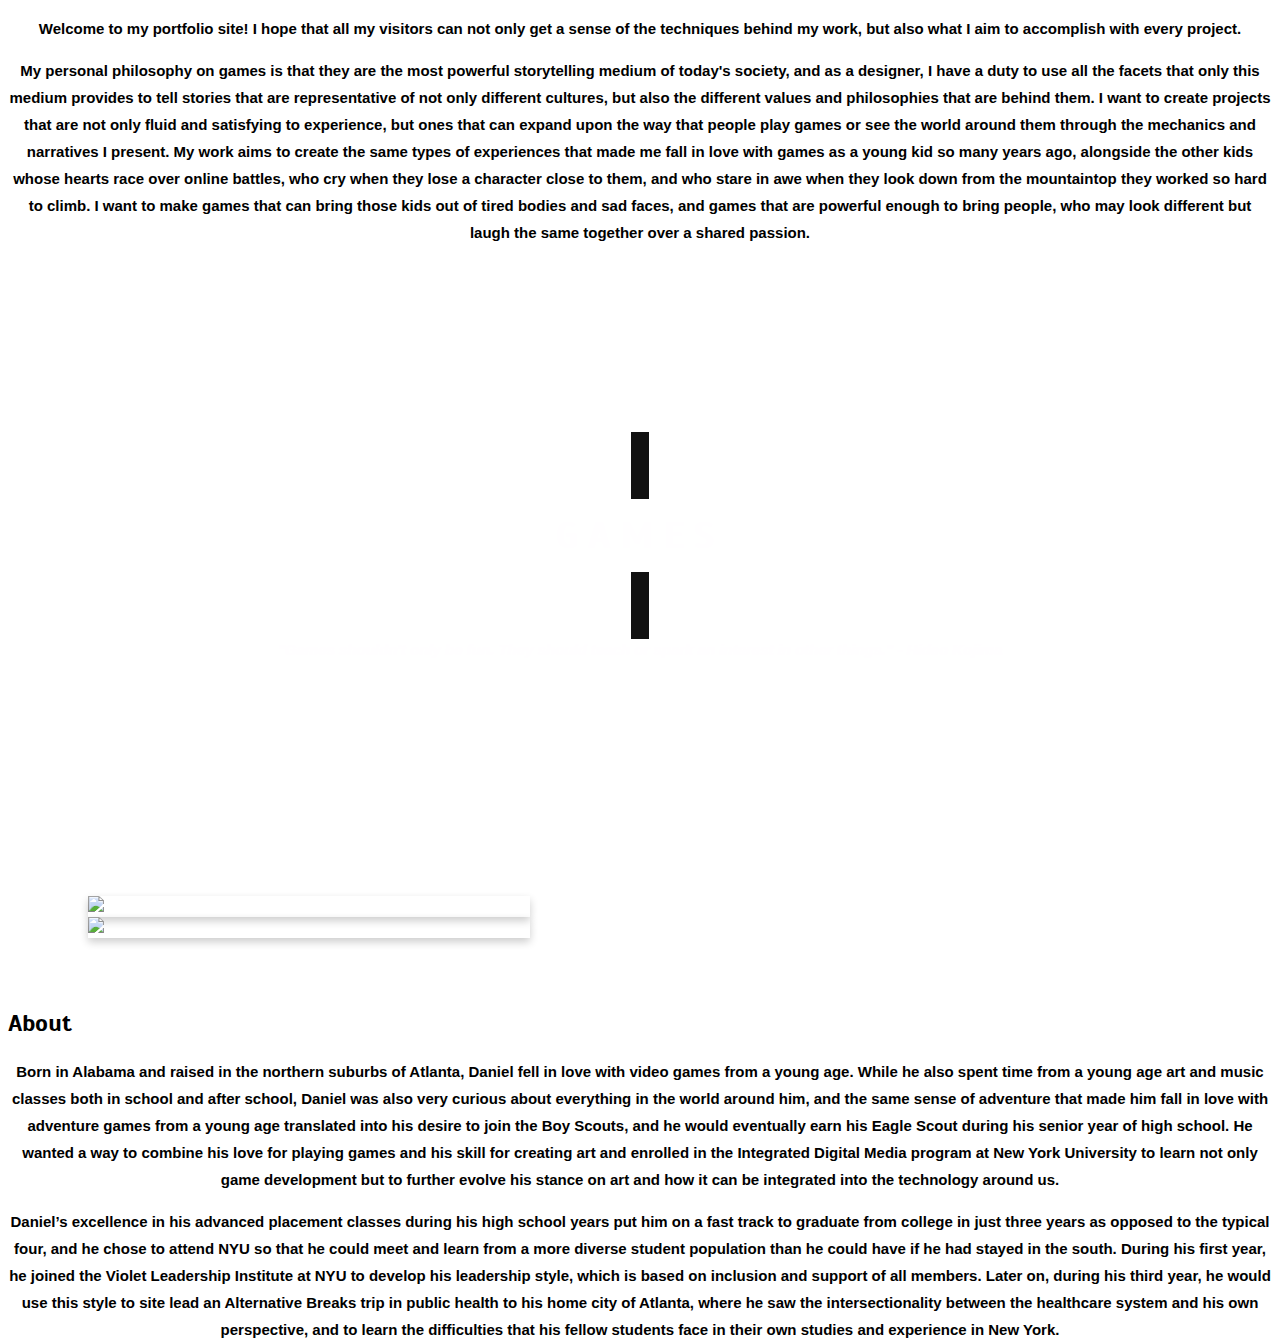
==== Midterm/danio/index.html @ 36c757d0 "midterm" ====
<!-- 
(•_•)
( •_•)>⌐■-■
(⌐■_■)
 -->

<!DOCTYPE html>
<html>
<head>
	<link rel="stylesheet" type="text/css" href="main.css">
	<link href="https://fonts.googleapis.com/css?family=Lateef|Playfair+Display+SC|Scada" rel="stylesheet">
	<meta name="description" content="The portfolio site of Daniel Jiang">
	<meta name="viewport" content="width=device-width, initial-scale=1.0">
	<meta charset="UTF-8">
	<meta name="author" content="Daniel Jiang">
	<title>Daniel Jiang</title>
</head>
<body>
	<p>Welcome to my portfolio site! I hope that all my visitors can not only get a sense of the techniques behind my work, but also what I aim to accomplish with every project.</p>
	<p>My personal philosophy on games is that they are the most powerful storytelling medium of today's society, and as a designer, I have a duty to use all the facets that only this medium provides to tell stories that are representative of not only different cultures, but also the different values and philosophies that are behind them. I want to create projects that are not only fluid and satisfying to experience, but ones that can expand upon the way that people play games or see the world around them through the mechanics and narratives I present. My work aims to create the same types of experiences that made me fall in love with games as a young kid so many years ago, alongside the other kids whose hearts race over online battles, who cry when they lose a character close to them, and who stare in awe when they look down from the mountaintop they worked so hard to climb. I want to make games that can bring those kids out of tired bodies and sad faces, and games that are powerful enough to bring people, who may look different but laugh the same together over a shared passion.</p>
	
	<!-- <div id="header">
		<ul>
			<li><a href="#games">Games</a></li>
			<li><a href="#design">Design</a></li>
			<li><a href="#artwriting">Art and Writing Samples</a></li>
			<li style="float: right;"><a href="#about">About</a></li>
		</ul>
	</div> -->

	<div class="parallax1">
  		<div class="caption">
    		<span class="border"><h2 id="games">GAMES</h2></span>
    		<p><i>"Games shouldn't only be fun. They should teach or spark an interest in other things." - Hideo Kojima</i></p>
  		</div>
	</div>
	
	<div style="color: #ff9933;background-color:white;text-align:center;padding:50px 80px;text-align: justify;" style="float:left">
		<div class="container">
			<img src="https://www.fillmurray.com/300/400" class="image">
			<div class="overlay">
				<div class="text">Space Cadet</div>
			</div>
		</div>
		<div class="container">
			<img src="https://www.fillmurray.com/300/400" class="image">
			<div class="overlay">
				<div class="text">Noct</div>
			</div>
		</div>
	</div>

	<!-- <div class="parallax2">
	  <div class="caption">
	    <span class="border"><h2 id="design">DESIGN</h2></span>
	    <p><i>"Good design is good business." - Ian Schrager</i></p>
	  </div>
	</div>
	
	<div class="parallax3">
	  <div class="caption">
	    <span class="border"><h2 id="artwriting">ART AND WRITING SAMPLES</h2></span>
	    <p><i>"I just love pretty things, whether it is art, a song or a pair of shoes." - Rita Ora</i></p>
	  </div>
	</div> -->

	<h2 id="about" style="text-align: unset;">About</h2>
	<p>Born in Alabama and raised in the northern suburbs of Atlanta, Daniel fell in love with video games from a young age. While he also spent time from a young age art and music classes both in school and after school, Daniel was also very curious about everything in the world around him, and the same sense of adventure that made him fall in love with adventure games from a young age translated into his desire to join the Boy Scouts, and he would eventually earn his Eagle Scout during his senior year of high school. He wanted a way to combine his love for playing games and his skill for creating art and enrolled in the Integrated Digital Media program at New York University to learn not only game development but to further evolve his stance on art and how it can be integrated into the technology around us.</p>
	<p>	Daniel’s excellence in his advanced placement classes during his high school years put him on a fast track to graduate from college in just three years as opposed to the typical four, and he chose to attend NYU so that he could meet and learn from a more diverse student population than he could have if he had stayed in the south. During his first year, he joined the Violet Leadership Institute at NYU to develop his leadership style, which is based on inclusion and support of all members. Later on, during his third year, he would use this style to site lead an Alternative Breaks trip in public health to his home city of Atlanta, where he saw the intersectionality between the healthcare system and his own perspective, and to learn the difficulties that his fellow students face in their own studies and experience in New York.</p>
	



</body>
</html>
---- Midterm/danio/main.css ----
h1{
	font-family: 'Playfair Display SC', serif;
}

body{
	font-family: 'Scada', sans-serif;
}

p{
	font: 600 15px/1.8 "Lato", sans-serif;
	text-align: center;
}

.container{
	position: relative;
	width: 40%;
	/*padding:5%;*/
	box-shadow: 0 4px 8px 0 rgba(0,0,0,0.2);
	transition: 0.3s;
	/*display: inline-block;*/
}

.image{
	/*display: inline-block;*/
	width: 100%;
	height: auto;
	/*float: left;*/
}

.overlay{
	position: absolute;
	top: 0;
	bottom: 0;
	left: 0;
  	right: 0;
	height: 100%;
	width: 100%;
	opacity: 0;
	transition: .5s ease;
	background-color: #6d6d6d;
}

.container:hover .overlay {
	opacity: .8;
	box-shadow: 0 8px 16px 0 rgba(0,0,0,0.2);
}

.text {
	font-family: 'Scada', sans-serif;
	color: white;
	font-size: 20px;
	position: absolute;
	top: 50%;
	left: 50%;
	transform: translate(-50%, -50%);
	-ms-transform: translate(-50%, -50%);
	text-align: center;
	opacity: 1;
}

/*img {
    position: absolute;
    left: 0px;
    top: 0px;
    z-index: -1;
}*/

/*body, html {
  height: 100%;
  margin: 0;
  font: 400 15px/1.8 "Lato", sans-serif;
  color: #6d6d6d;
}

.bgimg-1, .bgimg-2, .bgimg-3 {
  position: relative;
  opacity: 0.65;
  background-attachment: fixed;
  background-position: center;
  background-repeat: no-repeat;
  background-size: cover;

}
.bgimg-1 {
  background-image: url("img_parallax.jpg");
  min-height: 400PX;
}

.bgimg-2 {
  background-image: url("img_parallax2.jpg");
  min-height: 400px;
}

.bgimg-3 {
  background-image: url("img_parallax3.jpg");
  min-height: 400px;
}

.caption {
  position: absolute;
  left: 0;
  top: 50%;
  width: 100%;
  text-align: center;
  color: #6d6d6d;
}

.caption span.border {
  background-color: #111;
  color: #6d6d6d;
  padding: 18px;
  font-size: 25px;
  letter-spacing: 10px;
}

h3 {
  letter-spacing: 5px;
  text-transform: uppercase;
  font: 20px "Lato", sans-serif;
  color: #111;
}

@media only screen and (max-device-width: 1024px) {
    .bgimg-1, .bgimg-2, .bgimg-3 {
        background-attachment: scroll;
    }
}*/

body, html{
	height: 100%;
}

.parallax1{
	background-image: url(img_parallax.jpeg);
	height:65%;
	background-attachment: fixed;
    background-position: center;
    background-repeat: no-repeat;
    background-size: cover;
}

.parallax2{
	background-image: url(img_parallax2.jpg);
	height:100%;
	background-attachment: fixed;
    background-position: center;
    background-repeat: no-repeat;
    background-size: cover;
}

.parallax3{
	background-image: url(img_parallax3.jpg);
	height:100%;
	background-attachment: fixed;
    background-position: center;
    background-repeat: no-repeat;
    background-size: cover;
}

.caption {
  position: absolute;
  left: 0;
  top: 50%;
  width: 100%;
  text-align: center;
  color: #fffeff;
}

.caption span.border {
  background-color: #111;
  color: #fffeff;
  padding: 18px;
  font-size: 25px;
  letter-spacing: 10px;
}

h3 {
  letter-spacing: 5px;
  text-transform: uppercase;
  font: 20px "Lato", sans-serif;
  color: #111;
}

@media only screen and (max-device-width: 1024px) {
    .bgimg-1, .bgimg-2, .bgimg-3 {
        background-attachment: scroll;
    }
}

ul{
	list-style-type: none;
	margin: 0;
	padding: 0;
	overflow: hidden;
	background-color: #6d6d6d;
	position: -webkit-sticky;
	position: sticky;
	top: 0;
	z-index: 9999;
}

li{
	float: left;
}

li a{
	display: block;
	color: white;
	text-align: center;
	padding: 10px 10px;
	text-decoration: none;
}

li a:hover{
	background-color: #ffffff;
	text-decoration: underline;
	color: #6d6d6d; 
}
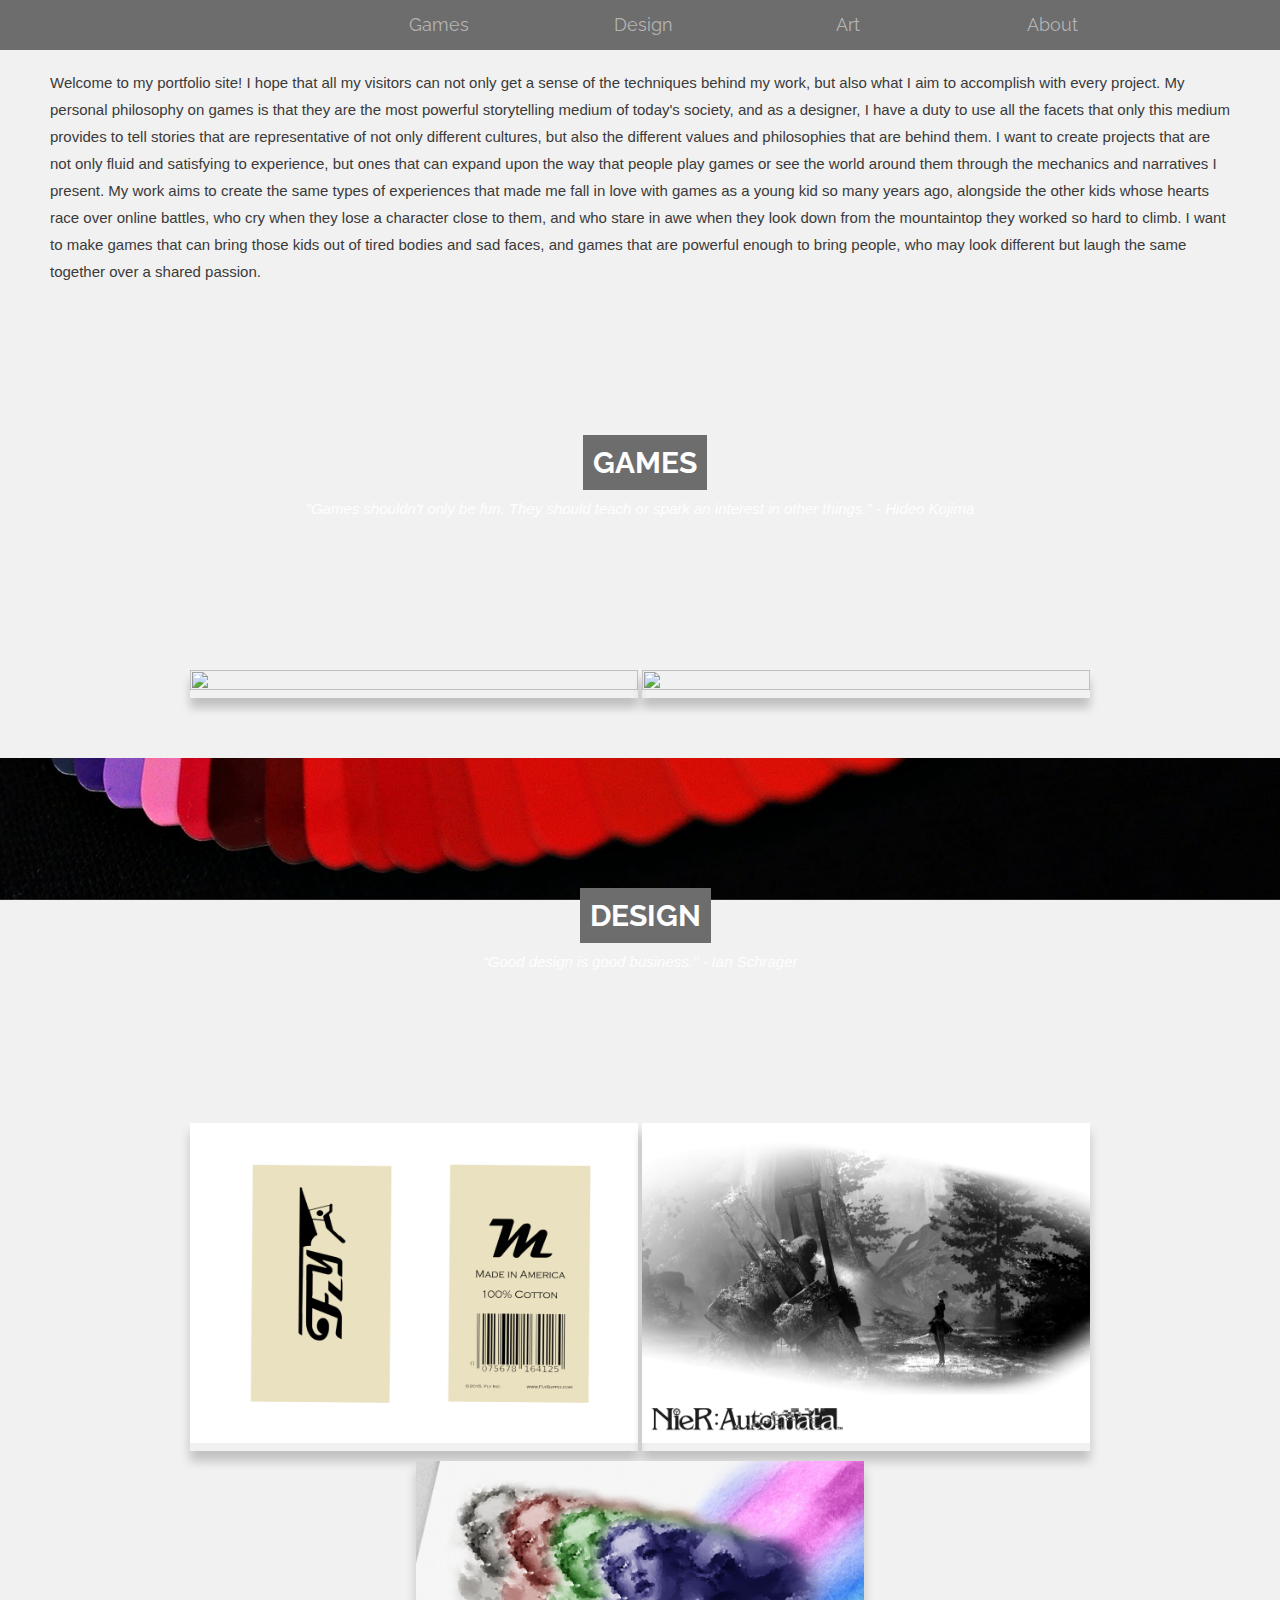
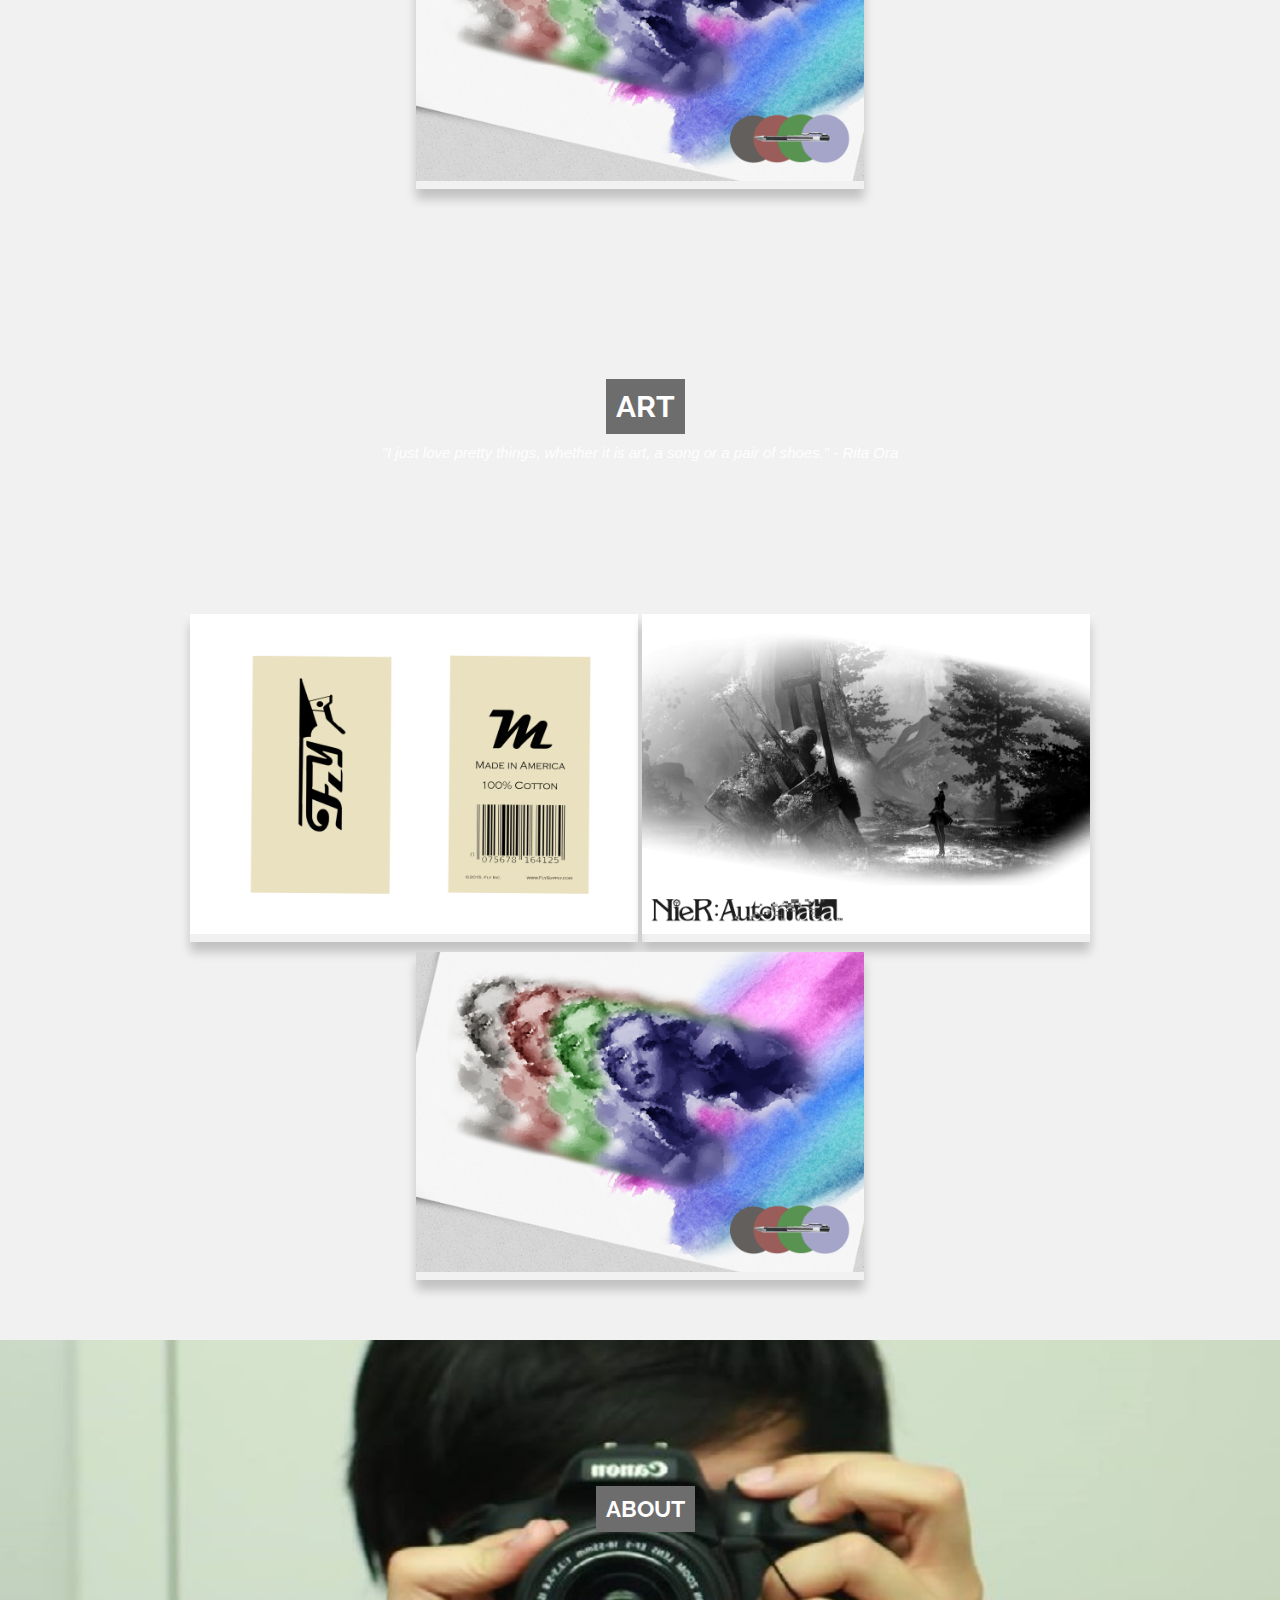
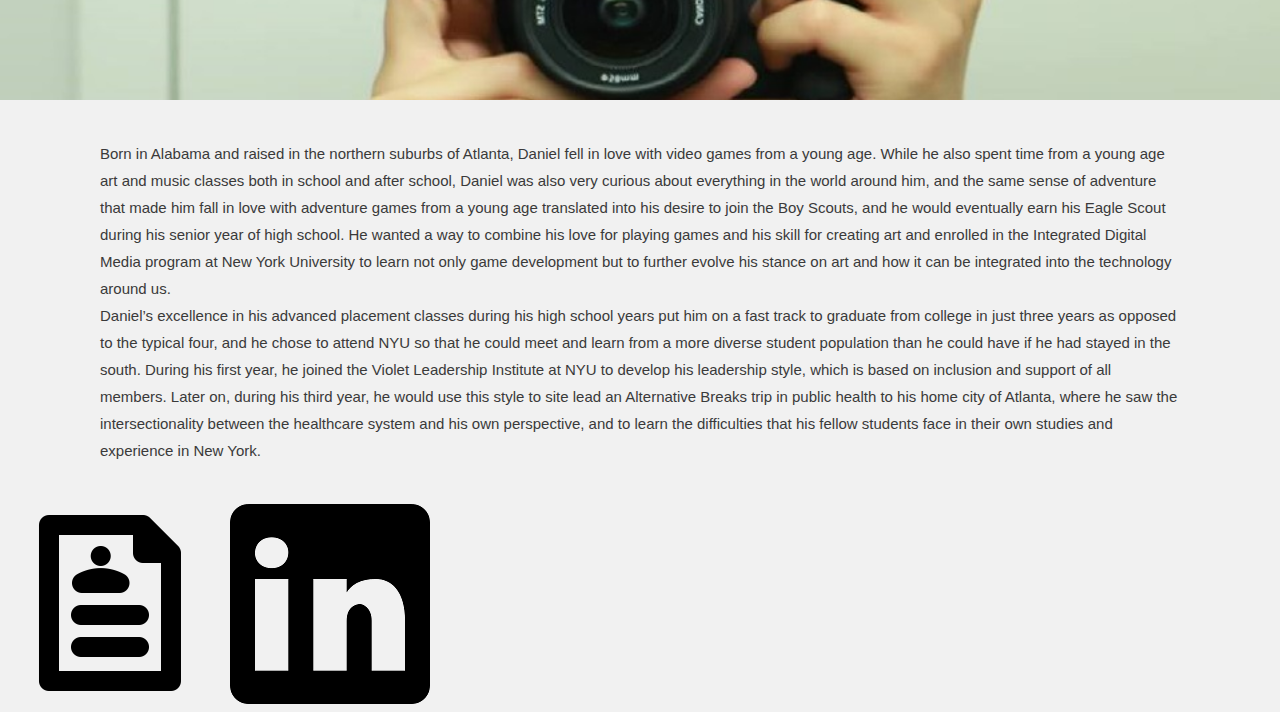
==== commit 77a3b035: "website midterm" ====
--- a/Midterm/danio/index.html
+++ b/Midterm/danio/index.html
@@ -8,7 +8,7 @@
 <html>
 <head>
 	<link rel="stylesheet" type="text/css" href="main.css">
-	<link href="https://fonts.googleapis.com/css?family=Lateef|Playfair+Display+SC|Scada" rel="stylesheet">
+	<link href="https://fonts.googleapis.com/css?family=Raleway" rel="stylesheet">
 	<meta name="description" content="The portfolio site of Daniel Jiang">
 	<meta name="viewport" content="width=device-width, initial-scale=1.0">
 	<meta charset="UTF-8">
@@ -16,26 +16,28 @@
 	<title>Daniel Jiang</title>
 </head>
 <body>
-	<p>Welcome to my portfolio site! I hope that all my visitors can not only get a sense of the techniques behind my work, but also what I aim to accomplish with every project.</p>
-	<p>My personal philosophy on games is that they are the most powerful storytelling medium of today's society, and as a designer, I have a duty to use all the facets that only this medium provides to tell stories that are representative of not only different cultures, but also the different values and philosophies that are behind them. I want to create projects that are not only fluid and satisfying to experience, but ones that can expand upon the way that people play games or see the world around them through the mechanics and narratives I present. My work aims to create the same types of experiences that made me fall in love with games as a young kid so many years ago, alongside the other kids whose hearts race over online battles, who cry when they lose a character close to them, and who stare in awe when they look down from the mountaintop they worked so hard to climb. I want to make games that can bring those kids out of tired bodies and sad faces, and games that are powerful enough to bring people, who may look different but laugh the same together over a shared passion.</p>
-	
-	<!-- <div id="header">
-		<ul>
-			<li><a href="#games">Games</a></li>
-			<li><a href="#design">Design</a></li>
-			<li><a href="#artwriting">Art and Writing Samples</a></li>
-			<li style="float: right;"><a href="#about">About</a></li>
-		</ul>
-	</div> -->
+	<header>
+		<nav>
+			<ul>
+				<li><a href="#games">Games</a></li>
+				<li><a href="#design">Design</a></li>
+				<li><a href="#art">Art</a></li>
+				<li><a href="#about">About</a></li>
+			</ul>
+		</nav>
+	</header>
+	<br>
+	<br>
+	<div>
+		<p style="padding-bottom: 20px; padding-top: 15px">Welcome to my portfolio site! I hope that all my visitors can not only get a sense of the techniques behind my work, but also what I aim to accomplish with every project. My personal philosophy on games is that they are the most powerful storytelling medium of today's society, and as a designer, I have a duty to use all the facets that only this medium provides to tell stories that are representative of not only different cultures, but also the different values and philosophies that are behind them. I want to create projects that are not only fluid and satisfying to experience, but ones that can expand upon the way that people play games or see the world around them through the mechanics and narratives I present. My work aims to create the same types of experiences that made me fall in love with games as a young kid so many years ago, alongside the other kids whose hearts race over online battles, who cry when they lose a character close to them, and who stare in awe when they look down from the mountaintop they worked so hard to climb. I want to make games that can bring those kids out of tired bodies and sad faces, and games that are powerful enough to bring people, who may look different but laugh the same together over a shared passion.</p>
+	</div>
 
-	<div class="parallax1">
-  		<div class="caption">
-    		<span class="border"><h2 id="games">GAMES</h2></span>
-    		<p><i>"Games shouldn't only be fun. They should teach or spark an interest in other things." - Hideo Kojima</i></p>
-  		</div>
+	<div class="parallax1" id="games">
+		<div class="caption"><h1><span style="padding:10px;"> GAMES </span></h1></div>
+		<div class="quote"><p><i>"Games shouldn't only be fun. They should teach or spark an interest in other things." - Hideo Kojima</i></p></div>
 	</div>
 	
-	<div style="color: #ff9933;background-color:white;text-align:center;padding:50px 80px;text-align: justify;" style="float:left">
+	<div style="text-align:center;padding:50px 80px;" style="float:left">
 		<div class="container">
 			<img src="https://www.fillmurray.com/300/400" class="image">
 			<div class="overlay">
@@ -50,26 +52,70 @@
 		</div>
 	</div>
 
-	<!-- <div class="parallax2">
-	  <div class="caption">
-	    <span class="border"><h2 id="design">DESIGN</h2></span>
-	    <p><i>"Good design is good business." - Ian Schrager</i></p>
-	  </div>
+	<div class="parallax2" id="design">
+		<div class="caption"><h1><span style="padding:10px;"> DESIGN </span></h1></div>
+		<div class="quote"><p><i>"Good design is good business." - Ian Schrager</i></p></div>
 	</div>
 	
-	<div class="parallax3">
-	  <div class="caption">
-	    <span class="border"><h2 id="artwriting">ART AND WRITING SAMPLES</h2></span>
-	    <p><i>"I just love pretty things, whether it is art, a song or a pair of shoes." - Rita Ora</i></p>
-	  </div>
-	</div> -->
+	<div style="text-align:center;padding:50px 80px;text-align: center;" style="float:left">
+		<div class="container">
+			<img src="danieljiang-logoorbrand.png" class="image">
+			<div class="overlay">
+				<div class="text">Fly Branding</div>
+			</div>
+		</div>
+		<div class="container">
+			<img src="danieljiang-poster.png" class="image">
+			<div class="overlay">
+				<div class="text">Designathon Poster</div>
+			</div>
+		</div>
+		<div class="container">
+			<img src="danieljiang-posterorad.png" class="image">
+			<div class="overlay">
+				<div class="text">Designathon Ad</div>
+			</div>
+		</div>
+	</div>
 
-	<h2 id="about" style="text-align: unset;">About</h2>
-	<p>Born in Alabama and raised in the northern suburbs of Atlanta, Daniel fell in love with video games from a young age. While he also spent time from a young age art and music classes both in school and after school, Daniel was also very curious about everything in the world around him, and the same sense of adventure that made him fall in love with adventure games from a young age translated into his desire to join the Boy Scouts, and he would eventually earn his Eagle Scout during his senior year of high school. He wanted a way to combine his love for playing games and his skill for creating art and enrolled in the Integrated Digital Media program at New York University to learn not only game development but to further evolve his stance on art and how it can be integrated into the technology around us.</p>
-	<p>	Daniel’s excellence in his advanced placement classes during his high school years put him on a fast track to graduate from college in just three years as opposed to the typical four, and he chose to attend NYU so that he could meet and learn from a more diverse student population than he could have if he had stayed in the south. During his first year, he joined the Violet Leadership Institute at NYU to develop his leadership style, which is based on inclusion and support of all members. Later on, during his third year, he would use this style to site lead an Alternative Breaks trip in public health to his home city of Atlanta, where he saw the intersectionality between the healthcare system and his own perspective, and to learn the difficulties that his fellow students face in their own studies and experience in New York.</p>
-	
+	<div class="parallax3" id="art">
+		<div class="caption"><h1><span style="padding:10px;"> ART </span></h1></div>
+		<div class="quote"><p><i>"I just love pretty things, whether it is art, a song or a pair of shoes." - Rita Ora</i></p></div>
+	</div>
+
+	<div style="text-align:center;padding:50px 80px;text-align: center;" style="float:left">
+		<div class="container">
+			<img src="danieljiang-logoorbrand.png" class="image">
+			<div class="overlay">
+				<div class="text">Fly Branding</div>
+			</div>
+		</div>
+		<div class="container">
+			<img src="danieljiang-poster.png" class="image">
+			<div class="overlay">
+				<div class="text">Designathon Poster</div>
+			</div>
+		</div>
+		<div class="container">
+			<img src="danieljiang-posterorad.png" class="image">
+			<div class="overlay">
+				<div class="text">Designathon Ad</div>
+			</div>
+		</div>
+	</div>
+
+	<div class="parallax4" id="about">
+		<div class="caption"><h2><span style="padding:10px;"> ABOUT </span></h2></div>
+	</div>
+
+	<div>
+		<p style="padding-left: 100px; padding-right: 100px; padding-top: 40px; padding-bottom: 40px;">Born in Alabama and raised in the northern suburbs of Atlanta, Daniel fell in love with video games from a young age. While he also spent time from a young age art and music classes both in school and after school, Daniel was also very curious about everything in the world around him, and the same sense of adventure that made him fall in love with adventure games from a young age translated into his desire to join the Boy Scouts, and he would eventually earn his Eagle Scout during his senior year of high school. He wanted a way to combine his love for playing games and his skill for creating art and enrolled in the Integrated Digital Media program at New York University to learn not only game development but to further evolve his stance on art and how it can be integrated into the technology around us.
+		<br>
+		Daniel’s excellence in his advanced placement classes during his high school years put him on a fast track to graduate from college in just three years as opposed to the typical four, and he chose to attend NYU so that he could meet and learn from a more diverse student population than he could have if he had stayed in the south. During his first year, he joined the Violet Leadership Institute at NYU to develop his leadership style, which is based on inclusion and support of all members. Later on, during his third year, he would use this style to site lead an Alternative Breaks trip in public health to his home city of Atlanta, where he saw the intersectionality between the healthcare system and his own perspective, and to learn the difficulties that his fellow students face in their own studies and experience in New York.</p>
+	</div>
 
 
-
+	<a href="Daniel_Jiang_Resume_Feb2018.pdf"><img src="resume.png" style="position: relative; padding: 0px 10px 0px 10px; float: left; display: inline;"></a>
+	<a href="https://www.linkedin.com/in/daniel-jiang-a4165b12a/" style="position: relative; padding: 0px 10px 0px 10px; display: inline;"><img src="linkedin.png"></a>
 </body>
-</html>
+</html>--- a/Midterm/danio/main.css
+++ b/Midterm/danio/main.css
@@ -1,55 +1,66 @@
-h1{
-	font-family: 'Playfair Display SC', serif;
+h1,h2{
+	font-family: 'Raleway', sans-serif;
+  margin: 0 auto;
+}
+p{
+	/*font: 600 15px/1.8 "Lato", sans-serif;*/
+	margin: 0 auto;
+  padding-left: 50px;
+  padding-right: 50px;
+}
+body, html{
+	/*font-family: 'Scada', sans-serif;*/
+  margin: 0 auto;
+  height: 100%;
+  margin: 0 auto;
+  font: 400 15px/1.8 "Lato", sans-serif;
+  color: #3a3a3a;
+  background-color: #f1f1f1;
+}
+span{
+  background-color: #6d6d6d
 }
 
-body{
-	font-family: 'Scada', sans-serif;
-}
 
-p{
-	font: 600 15px/1.8 "Lato", sans-serif;
-	text-align: center;
-}
 
+/*work entries*/
 .container{
+  display: inline-block;
 	position: relative;
 	width: 40%;
-	/*padding:5%;*/
-	box-shadow: 0 4px 8px 0 rgba(0,0,0,0.2);
+  padding: 0px;
+	box-shadow: 0 10px 10px 0 rgba(0,0,0,0.2);
 	transition: 0.3s;
-	/*display: inline-block;*/
+  margin-left: auto;
+  margin-right: auto;
+  margin-bottom: 10px;
 }
-
 .image{
-	/*display: inline-block;*/
 	width: 100%;
-	height: auto;
-	/*float: left;*/
+	height: 100%;
+  padding: 0px;
 }
-
 .overlay{
 	position: absolute;
 	top: 0;
 	bottom: 0;
 	left: 0;
-  	right: 0;
+  right: 0;
 	height: 100%;
 	width: 100%;
 	opacity: 0;
+  padding: 0px;
 	transition: .5s ease;
 	background-color: #6d6d6d;
 }
-
 .container:hover .overlay {
-	opacity: .8;
+	opacity: .85;
 	box-shadow: 0 8px 16px 0 rgba(0,0,0,0.2);
 }
-
 .text {
-	font-family: 'Scada', sans-serif;
 	color: white;
-	font-size: 20px;
-	position: absolute;
+	font-size: 30px;
+	position: relative;
 	top: 50%;
 	left: 50%;
 	transform: translate(-50%, -50%);
@@ -58,161 +69,107 @@
 	opacity: 1;
 }
 
-/*img {
-    position: absolute;
-    left: 0px;
-    top: 0px;
-    z-index: -1;
-}*/
 
-/*body, html {
-  height: 100%;
-  margin: 0;
-  font: 400 15px/1.8 "Lato", sans-serif;
-  color: #6d6d6d;
-}
 
-.bgimg-1, .bgimg-2, .bgimg-3 {
-  position: relative;
-  opacity: 0.65;
+/*parallax scrolling*/
+.parallax1, .parallax2, .parallax3{
+  margin: 0 auto;
   background-attachment: fixed;
   background-position: center;
   background-repeat: no-repeat;
   background-size: cover;
-
 }
-.bgimg-1 {
-  background-image: url("img_parallax.jpg");
-  min-height: 400PX;
+.parallax1{
+  height:35%;
+	background-image: url(img_parallax.jpeg);
 }
-
-.bgimg-2 {
-  background-image: url("img_parallax2.jpg");
-  min-height: 400px;
+.parallax2{
+  height:35%;
+	background-image: url(img_parallax2.jpg);
 }
-
-.bgimg-3 {
-  background-image: url("img_parallax3.jpg");
-  min-height: 400px;
+.parallax3{
+  height:35%;
+	background-image: url(img_parallax3.jpg);
 }
-
+.parallax4{
+  height: 40%;
+  background-repeat: no-repeat;
+  background-size: 100%;
+  background-image: url(img_parallax4.jpg);
+}
 .caption {
-  position: absolute;
+  position: relative;
+  /*font-family: 40px 'Playfair Display SC', serif;*/
   left: 0;
-  top: 50%;
-  width: 100%;
-  text-align: center;
-  color: #6d6d6d;
-}
-
-.caption span.border {
-  background-color: #111;
-  color: #6d6d6d;
-  padding: 18px;
-  font-size: 25px;
-  letter-spacing: 10px;
-}
-
-h3 {
-  letter-spacing: 5px;
-  text-transform: uppercase;
-  font: 20px "Lato", sans-serif;
-  color: #111;
-}
-
-@media only screen and (max-device-width: 1024px) {
-    .bgimg-1, .bgimg-2, .bgimg-3 {
-        background-attachment: scroll;
-    }
-}*/
-
-body, html{
-	height: 100%;
-}
-
-.parallax1{
-	background-image: url(img_parallax.jpeg);
-	height:65%;
-	background-attachment: fixed;
-    background-position: center;
-    background-repeat: no-repeat;
-    background-size: cover;
-}
-
-.parallax2{
-	background-image: url(img_parallax2.jpg);
-	height:100%;
-	background-attachment: fixed;
-    background-position: center;
-    background-repeat: no-repeat;
-    background-size: cover;
-}
-
-.parallax3{
-	background-image: url(img_parallax3.jpg);
-	height:100%;
-	background-attachment: fixed;
-    background-position: center;
-    background-repeat: no-repeat;
-    background-size: cover;
-}
-
-.caption {
-  position: absolute;
-  left: 0;
-  top: 50%;
+  top: 40%;
   width: 100%;
   text-align: center;
   color: #fffeff;
+  padding:5px;
+  /*letter-spacing: 10px;*/
 }
+.quote{
+  position: relative;
+  left: 0;
+  top: 40%;
+  width: 100%;
+  text-align: center;
+  color: #fffeff;
 
-.caption span.border {
-  background-color: #111;
+}
+/*.caption span.border {
+  background-color: #6d6d6d;
   color: #fffeff;
   padding: 18px;
   font-size: 25px;
   letter-spacing: 10px;
-}
-
-h3 {
-  letter-spacing: 5px;
-  text-transform: uppercase;
-  font: 20px "Lato", sans-serif;
-  color: #111;
-}
-
+}*/
 @media only screen and (max-device-width: 1024px) {
     .bgimg-1, .bgimg-2, .bgimg-3 {
         background-attachment: scroll;
     }
 }
 
-ul{
-	list-style-type: none;
-	margin: 0;
-	padding: 0;
-	overflow: hidden;
-	background-color: #6d6d6d;
-	position: -webkit-sticky;
-	position: sticky;
-	top: 0;
-	z-index: 9999;
+
+
+/*navigation bar*/
+header {
+  width: 80%;
+  padding: 0 10%;
+  height: 50px;
+  position: fixed;
+  margin-bottom: 10px;
+  margin-top: 0px;
+  z-index: 10;
+  background-color: #6d6d6d;
 }
-
-li{
-	float: left;
+nav {
+  float: right;
+  display: inline-block;
 }
-
-li a{
-	display: block;
-	color: white;
-	text-align: center;
-	padding: 10px 10px;
-	text-decoration: none;
+nav ul {
+  list-style-type: none;
+  text-align-center;
+  padding: 0;
+  margin: 0;
+  background-color: #6d6d6d;
 }
-
-li a:hover{
-	background-color: #ffffff;
-	text-decoration: underline;
-	color: #6d6d6d; 
+nav li {
+  font-family: 'Raleway', sans-serif;
+  font-size: 18px;
+  height: 50px;
+  line-height: 50px;
+  width: 200px;
+  display: inline-block;
+}
+nav a {
+  text-decoration: none;
+  color: #b4b4b4;
+  display: block;
+  text-align: center;
+  transition: all .65s;
+}
+nav a:hover {
+  background-color: #6d6d6d;
+  color: #fff;
 }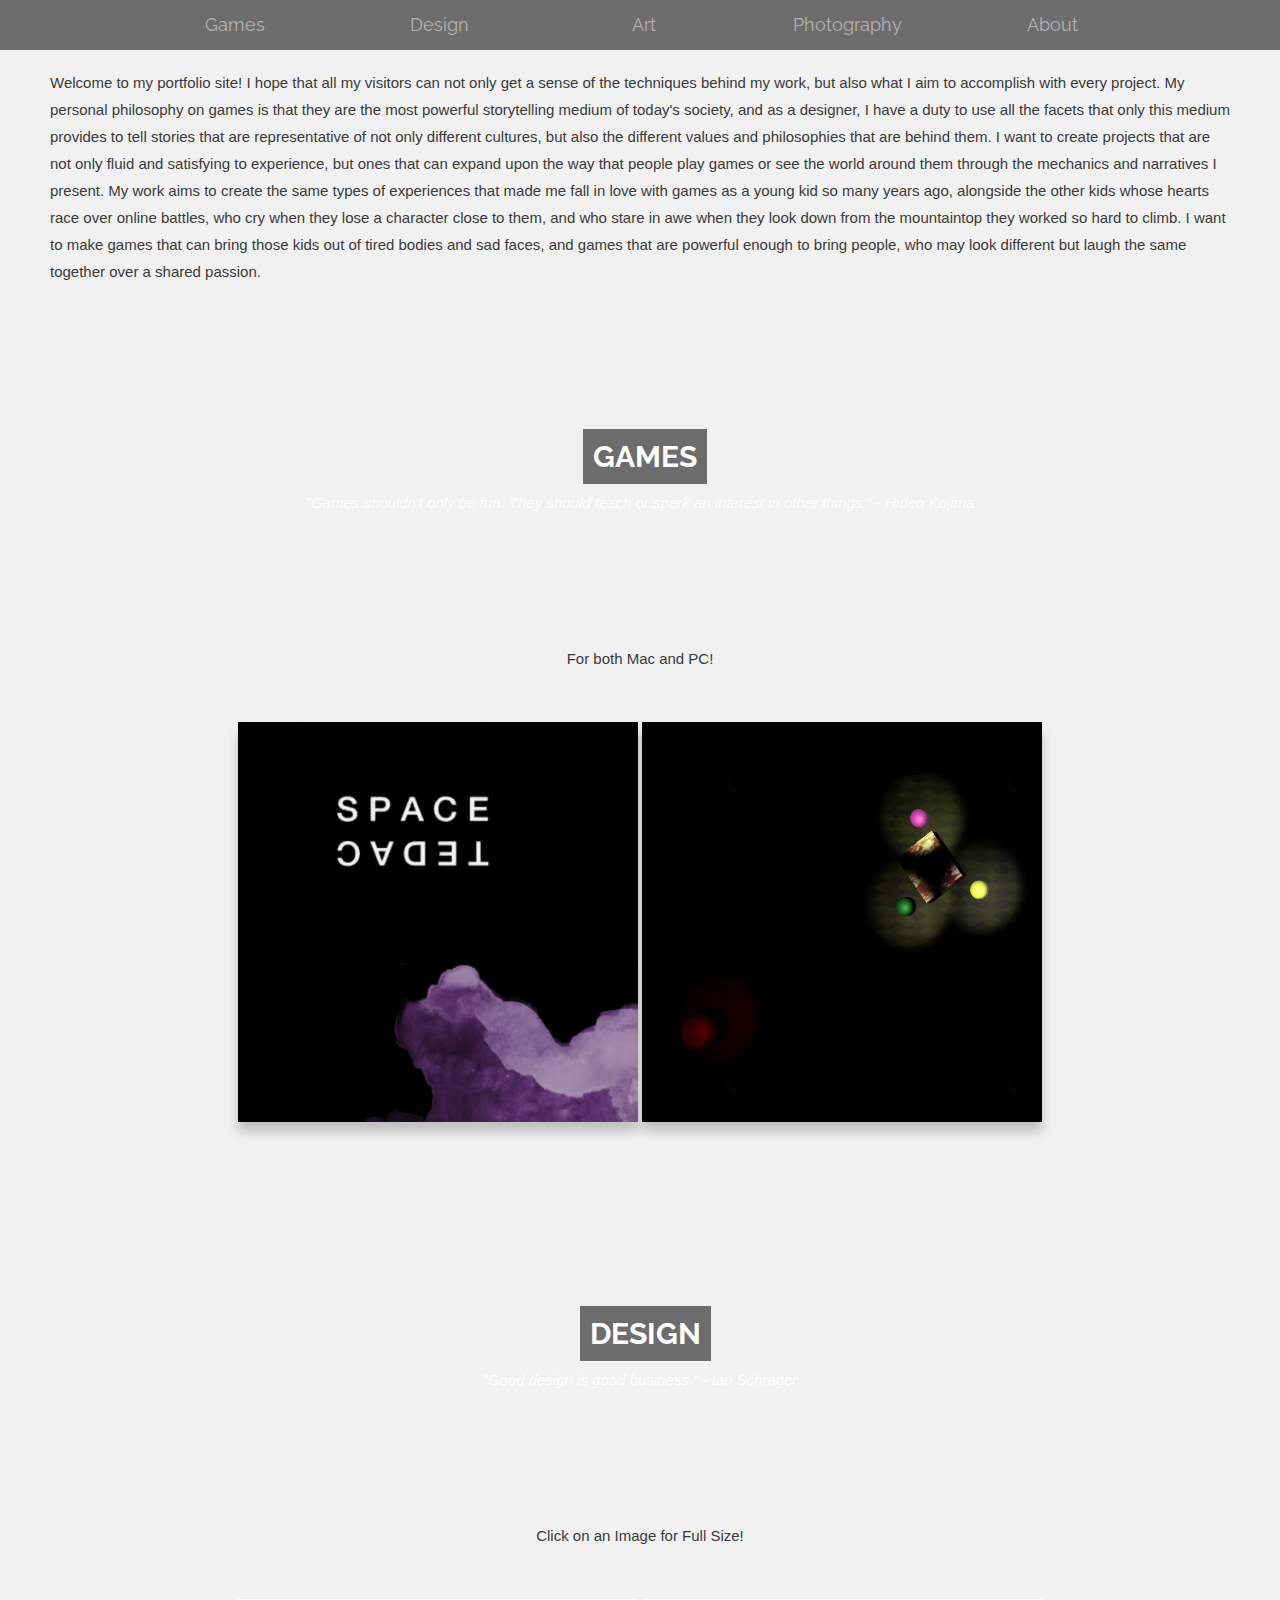
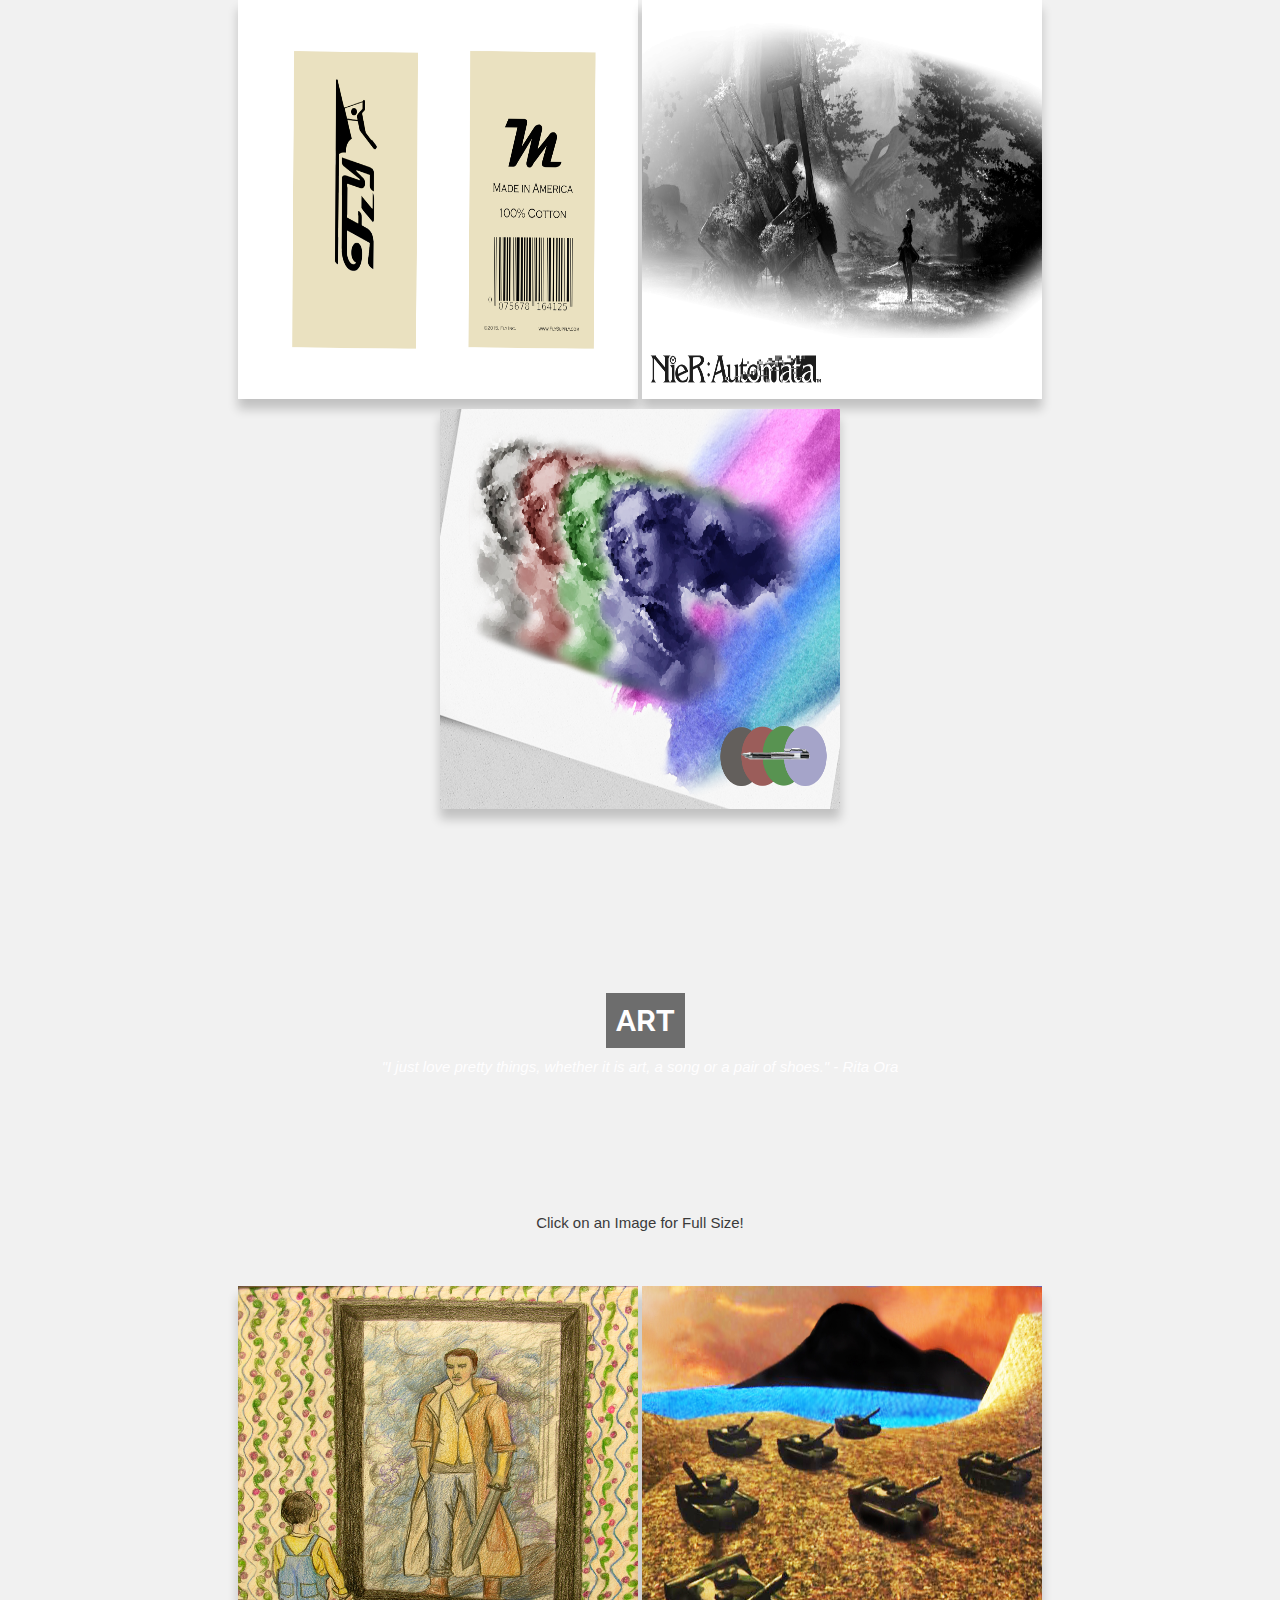
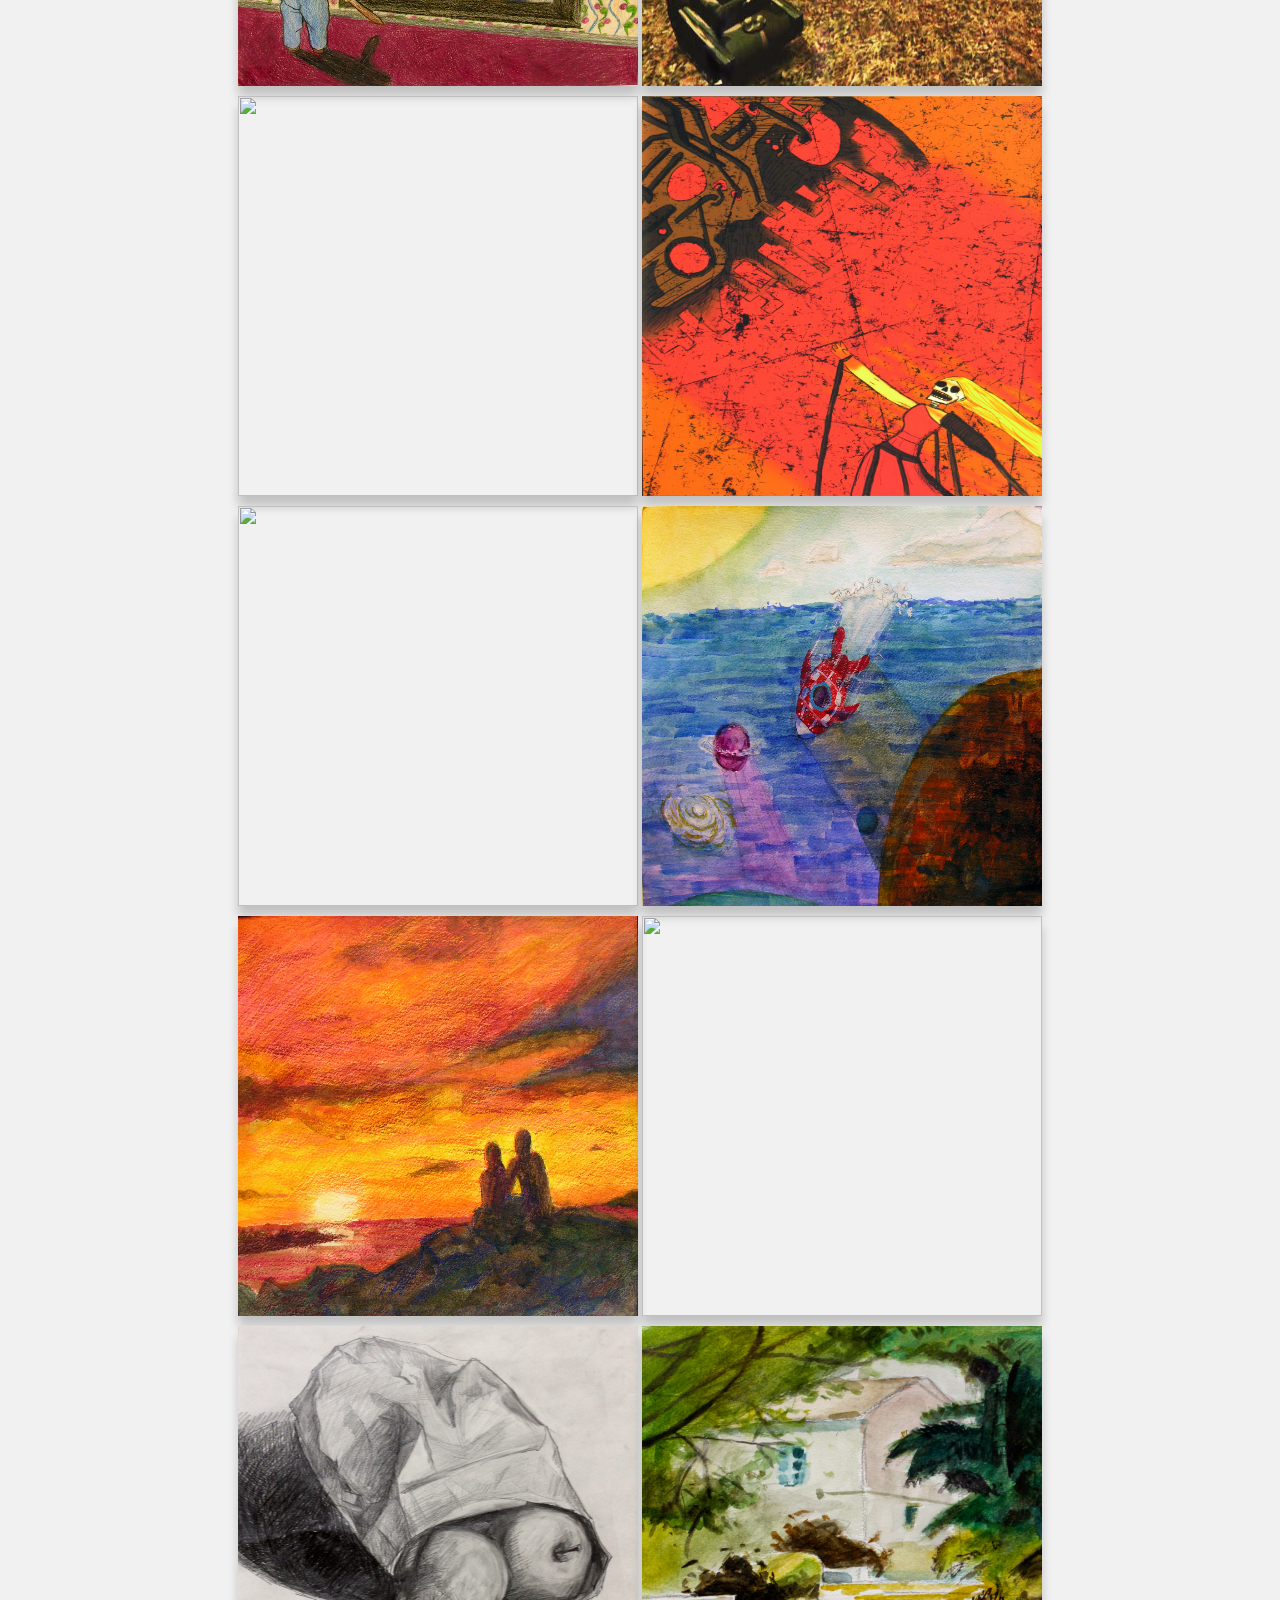
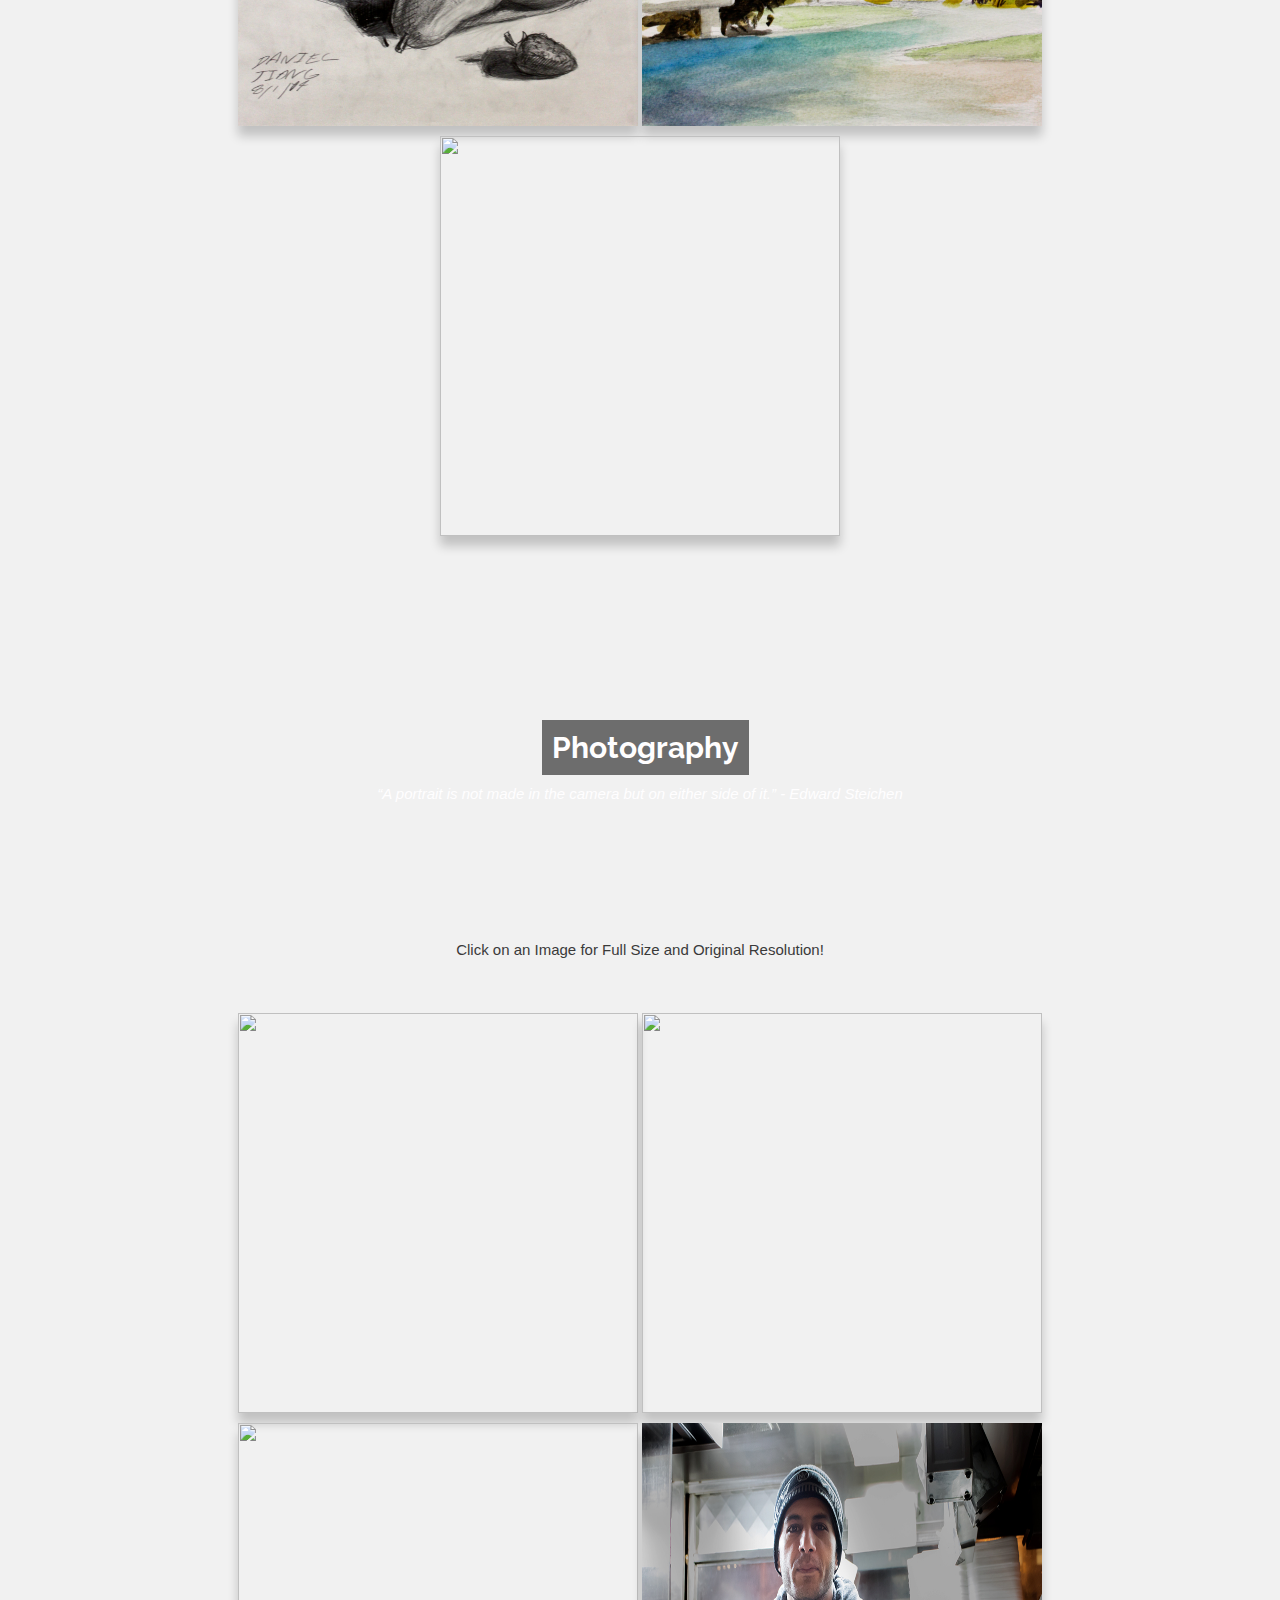
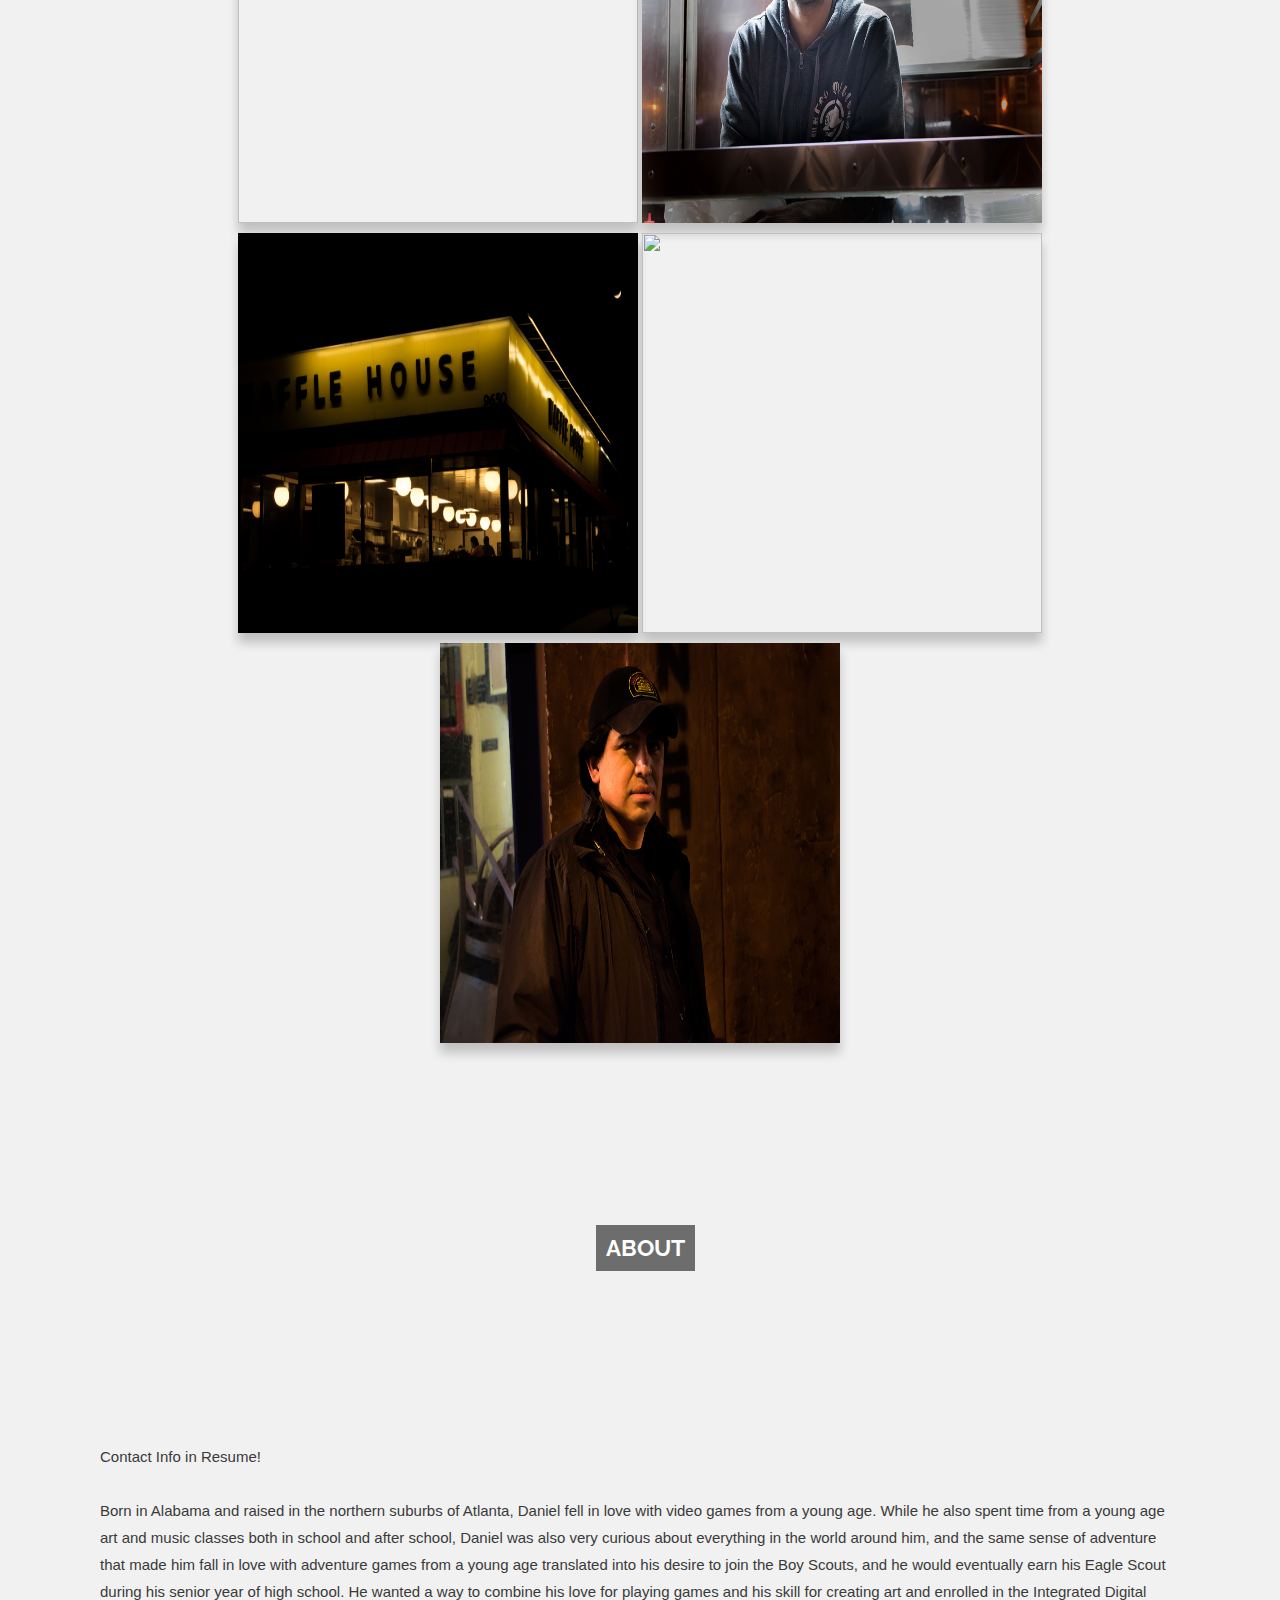
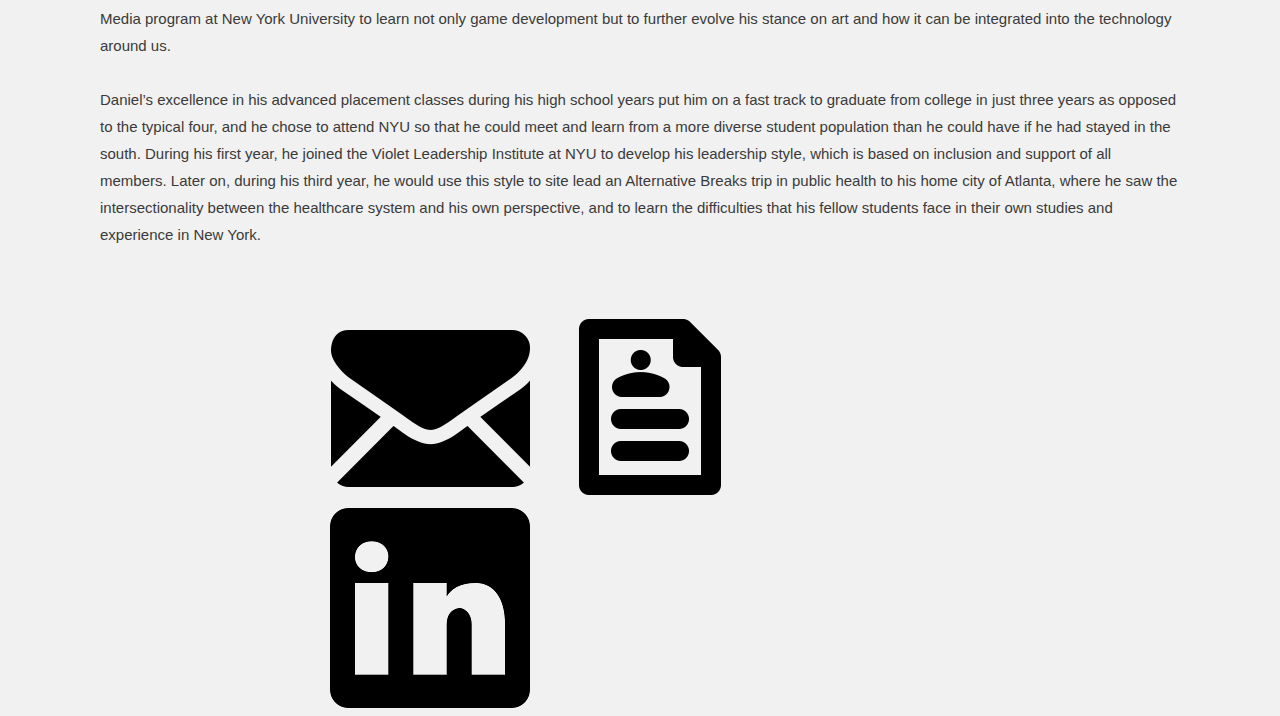
==== commit f57e73b2: "final push for midterm deadline" ====
--- a/Midterm/danio/index.html
+++ b/Midterm/danio/index.html
@@ -22,6 +22,7 @@
 				<li><a href="#games">Games</a></li>
 				<li><a href="#design">Design</a></li>
 				<li><a href="#art">Art</a></li>
+				<li><a href="#photo">Photography</a></li>
 				<li><a href="#about">About</a></li>
 			</ul>
 		</nav>
@@ -36,18 +37,30 @@
 		<div class="caption"><h1><span style="padding:10px;"> GAMES </span></h1></div>
 		<div class="quote"><p><i>"Games shouldn't only be fun. They should teach or spark an interest in other things." - Hideo Kojima</i></p></div>
 	</div>
+
+	<p style="text-align: center; padding-top: 40px;">For both Mac and PC!</p>
 	
-	<div style="text-align:center;padding:50px 80px;" style="float:left">
-		<div class="container">
-			<img src="https://www.fillmurray.com/300/400" class="image">
+	<div style="text-align:center;padding:50px 80px;text-align: center;" style="float:left">
+		<div class="container">
+			<img src="spacecadet.png" class="image">
 			<div class="overlay">
 				<div class="text">Space Cadet</div>
-			</div>
-		</div>
-		<div class="container">
-			<img src="https://www.fillmurray.com/300/400" class="image">
+				<div class="container-caption">Simulation of Psychedelic Trip
+					<br>
+					<a href="http://www.mediafire.com/file/p4uu12utg122lhx/windowsbuild.zip">Download</a>
+					<br>
+					<a href="https://github.com/SenSaiyan/spacecadet">Github</a>
+				</div>
+			</div>
+		</div>
+		<div class="container">
+			<img src="noct.png" class="image">
 			<div class="overlay">
 				<div class="text">Noct</div>
+				<div class="container-caption" style="padding: 10px;">Couch multiplayer game where players take turns becoming a monster, requires PlayStation 4 controllers
+					<br>
+					<a href="https://github.com/SenSaiyan/nightofunlucky">Github</a>
+				</div>
 			</div>
 		</div>
 	</div>
@@ -56,25 +69,36 @@
 		<div class="caption"><h1><span style="padding:10px;"> DESIGN </span></h1></div>
 		<div class="quote"><p><i>"Good design is good business." - Ian Schrager</i></p></div>
 	</div>
+
+	<p style="text-align: center; padding-top: 40px;"> Click on an Image for Full Size!</p>
 	
 	<div style="text-align:center;padding:50px 80px;text-align: center;" style="float:left">
 		<div class="container">
+			<a href="danieljiang-logoorbrand.png">
 			<img src="danieljiang-logoorbrand.png" class="image">
 			<div class="overlay">
 				<div class="text">Fly Branding</div>
-			</div>
-		</div>
-		<div class="container">
+				<div class="container-caption">Mock Branding for Clothing Line</div>
+			</div>
+		</a>
+		</div>
+		<div class="container">
+			<a href="danieljiang-poster.png">
 			<img src="danieljiang-poster.png" class="image">
 			<div class="overlay">
 				<div class="text">Designathon Poster</div>
-			</div>
-		</div>
-		<div class="container">
+				<div class="container-caption">Entry in NYU's Digital Art Club's 2017 Designathon</div>
+			</div>
+		</a>
+		</div>
+		<div class="container">
+			<a href="danieljiang-posterorad.png">
 			<img src="danieljiang-posterorad.png" class="image">
 			<div class="overlay">
 				<div class="text">Designathon Ad</div>
-			</div>
+				<div class="container-caption">Entry in NYU's Digital Art Club's 2017 Designathon</div>
+			</div>
+		</a>
 		</div>
 	</div>
 
@@ -83,24 +107,152 @@
 		<div class="quote"><p><i>"I just love pretty things, whether it is art, a song or a pair of shoes." - Rita Ora</i></p></div>
 	</div>
 
-	<div style="text-align:center;padding:50px 80px;text-align: center;" style="float:left">
-		<div class="container">
-			<img src="danieljiang-logoorbrand.png" class="image">
-			<div class="overlay">
-				<div class="text">Fly Branding</div>
-			</div>
-		</div>
-		<div class="container">
-			<img src="danieljiang-poster.png" class="image">
-			<div class="overlay">
-				<div class="text">Designathon Poster</div>
-			</div>
-		</div>
-		<div class="container">
-			<img src="danieljiang-posterorad.png" class="image">
-			<div class="overlay">
-				<div class="text">Designathon Ad</div>
-			</div>
+	<p style="text-align: center; padding-top: 40px;"> Click on an Image for Full Size!</p>
+
+	<div style="text-align:center;padding:50px 80px;text-align: center;" style="float:left">
+		<div class="container">
+			<a href="Play Time.JPG">
+			<img src="Play Time.JPG" class="image">
+			<div class="overlay">
+				<div class="text">Playtime</div>
+				<div class="container-caption">Color Pencil on Paper, Winner of 2011 Scholastic Art and Writing Awards Silver Key</div>
+			</div>
+			</a>
+		</div>
+		<div class="container">
+			<a href="3D Modeling for Games.jpg">
+			<img src="3D Modeling for Games.jpg" class="image">
+			<div class="overlay">
+				<div class="text">Tanks</div>
+				<div class="container-caption">Maya, SCAD Summer Seminar 2011</div>
+			</div>
+			</a>
+		</div>
+		<div class="container">
+			<a href="Daniel Jiang 1.JPG">
+			<img src="Daniel Jiang 1.JPG" class="image">
+			<div class="overlay">
+				<div class="text">Patagonia</div>
+				<div class="container-caption">Graphite and Color Pencil on Paper</div>
+			</div>
+		</a>
+		</div>
+		<div class="container">
+			<a href="Daniel Jiang 2.JPG">
+			<img src="Daniel Jiang 2.JPG" class="image">
+			<div class="overlay">
+				<div class="text">Heat</div>
+				<div class="container-caption">Photoshop, SCAD Summer Seminar 2013</div>
+			</div>
+		</a>
+		</div>
+		<div class="container">
+			<a href="Daniel Jiang 3.JPG">
+			<img src="Daniel Jiang 3.JPG" class="image">
+			<div class="overlay">
+				<div class="text">Fats</div>
+				<div class="container-caption">Clay, SCAD Summer Seminar 2013</div>
+			</div>
+		</a>
+		</div>
+		<div class="container">
+			<a href="DSCN7576.JPG">
+			<img src="DSCN7576.JPG" class="image">
+			<div class="overlay">
+				<div class="text">Dive</div>
+				<div class="container-caption">Watercolor on Paper</div>
+			</div>
+		</a>
+		</div>
+		<div class="container">
+			<a href="DSCN7577.JPG">
+			<img src="DSCN7577.JPG" class="image">
+			<div class="overlay">
+				<div class="text">End of Days</div>
+				<div class="container-caption">Watercolor and Color Pencil on Paper</div>
+			</div>
+		</a>
+		</div>
+		<div class="container">
+			<a href="IMG_3319.JPG">
+			<img src="IMG_3319.JPG" class="image">
+			<div class="overlay">
+				<div class="text">The Red</div>
+				<div class="container-caption">Graphite and Color Pencil on Paper</div>
+			</div>
+		</a>
+		</div>
+		<div class="container">
+			<a href="IMG_3321.JPG">
+			<img src="IMG_3321.JPG" class="image">
+			<div class="overlay">
+				<div class="text">Groceries</div>
+				<div class="container-caption">Graphite and Color Pencil on Paper</div>
+			</div>
+		</a>
+		</div>
+		<div class="container">
+			<a href="IMG_3324.JPG">
+			<img src="IMG_3324.JPG" class="image">
+			<div class="overlay">
+				<div class="text">Pathway</div>
+				<div class="container-caption">Watercolor on Paper</div>
+			</div>
+		</a>
+		</div>
+		<div class="container">
+			<a href="IMG_3329.JPG">
+			<img src="IMG_3329.JPG" class="image">
+			<div class="overlay">
+				<div class="text">Building Interior</div>
+				<div class="container-caption">Ink and Color Pencil on Paper</div>
+			</div>
+		</a>
+		</div>
+	</div>
+
+	<div class="parallax5" id="photo">
+		<div class="caption"><h1><span style="padding:10px;"> Photography </span></h1></div>
+		<div class="quote"><p><i>“A portrait is not made in the camera but on either side of it.” - Edward Steichen</i></p></div>
+	</div>
+
+	<p style="text-align: center; padding-top: 40px;"> Click on an Image for Full Size and Original Resolution!</p>
+
+	<div style="text-align:center;padding:50px 80px;text-align: center;" style="float:left">
+		<div class="container">
+			<a href="_MG_1020.JPG">
+				<img src="_MG_1020.JPG" class="image">
+			</a>
+		</div>
+		<div class="container">
+			<a href="_MG_1021.JPG">
+				<img src="_MG_1021.JPG" class="image">
+			</a>
+		</div>
+		<div class="container">
+			<a href="Hopeless.png">
+				<img src="Hopeless.png" class="image">
+			</a>
+		</div>
+		<div class="container">
+			<a href="halal1.jpg">
+				<img src="halal1.jpg" class="image">
+			</a>
+		</div>
+		<div class="container">
+			<a href="IMG_0201.jpg">
+				<img src="IMG_0201.jpg" class="image">
+			</a>
+		</div>
+		<div class="container">
+			<a href="Nicole's Gift.png">
+				<img src="Nicole's Gift.png" class="image">
+			</a>
+		</div>
+		<div class="container">
+			<a href="parttime.jpg">
+				<img src="parttime.jpg" class="image">
+			</a>
 		</div>
 	</div>
 
@@ -109,13 +261,26 @@
 	</div>
 
 	<div>
-		<p style="padding-left: 100px; padding-right: 100px; padding-top: 40px; padding-bottom: 40px;">Born in Alabama and raised in the northern suburbs of Atlanta, Daniel fell in love with video games from a young age. While he also spent time from a young age art and music classes both in school and after school, Daniel was also very curious about everything in the world around him, and the same sense of adventure that made him fall in love with adventure games from a young age translated into his desire to join the Boy Scouts, and he would eventually earn his Eagle Scout during his senior year of high school. He wanted a way to combine his love for playing games and his skill for creating art and enrolled in the Integrated Digital Media program at New York University to learn not only game development but to further evolve his stance on art and how it can be integrated into the technology around us.
-		<br>
-		Daniel’s excellence in his advanced placement classes during his high school years put him on a fast track to graduate from college in just three years as opposed to the typical four, and he chose to attend NYU so that he could meet and learn from a more diverse student population than he could have if he had stayed in the south. During his first year, he joined the Violet Leadership Institute at NYU to develop his leadership style, which is based on inclusion and support of all members. Later on, during his third year, he would use this style to site lead an Alternative Breaks trip in public health to his home city of Atlanta, where he saw the intersectionality between the healthcare system and his own perspective, and to learn the difficulties that his fellow students face in their own studies and experience in New York.</p>
-	</div>
-
-
-	<a href="Daniel_Jiang_Resume_Feb2018.pdf"><img src="resume.png" style="position: relative; padding: 0px 10px 0px 10px; float: left; display: inline;"></a>
-	<a href="https://www.linkedin.com/in/daniel-jiang-a4165b12a/" style="position: relative; padding: 0px 10px 0px 10px; display: inline;"><img src="linkedin.png"></a>
+		<p style="padding-left: 100px; padding-right: 100px; padding-top: 40px; padding-bottom: 60px;">
+			Contact Info in Resume!
+			<br>
+			<br>
+			Born in Alabama and raised in the northern suburbs of Atlanta, Daniel fell in love with video games from a young age. While he also spent time from a young age art and music classes both in school and after school, Daniel was also very curious about everything in the world around him, and the same sense of adventure that made him fall in love with adventure games from a young age translated into his desire to join the Boy Scouts, and he would eventually earn his Eagle Scout during his senior year of high school. He wanted a way to combine his love for playing games and his skill for creating art and enrolled in the Integrated Digital Media program at New York University to learn not only game development but to further evolve his stance on art and how it can be integrated into the technology around us.
+			<br>
+			<br>
+			Daniel’s excellence in his advanced placement classes during his high school years put him on a fast track to graduate from college in just three years as opposed to the typical four, and he chose to attend NYU so that he could meet and learn from a more diverse student population than he could have if he had stayed in the south. During his first year, he joined the Violet Leadership Institute at NYU to develop his leadership style, which is based on inclusion and support of all members. Later on, during his third year, he would use this style to site lead an Alternative Breaks trip in public health to his home city of Atlanta, where he saw the intersectionality between the healthcare system and his own perspective, and to learn the difficulties that his fellow students face in their own studies and experience in New York.</p>
+	</div>
+
+	<div style="display: block; margin-left: auto; margin-right: auto; width: 50%;">
+		<a href="mailto:djj286@nyu.edu">
+			<img src="mail.png" style="position: relative; padding: 0px 10px 0px 10px; float: left; display: inline;">
+		</a>
+		<a href="Daniel_Jiang_Resume_Feb2018.pdf">
+			<img src="resume.png" style="position: relative; padding: 0px 10px 0px 10px; float: left; display: inline;">
+		</a>
+		<a href="https://www.linkedin.com/in/daniel-jiang-a4165b12a/" style="position: relative; padding: 0px 10px 0px 10px; display: inline;">
+			<img src="linkedin.png">
+		</a>
+	</div>
 </body>
 </html>--- a/Midterm/danio/main.css
+++ b/Midterm/danio/main.css
@@ -27,7 +27,8 @@
 .container{
   display: inline-block;
 	position: relative;
-	width: 40%;
+	width: 400px;
+  height: 400px;
   padding: 0px;
 	box-shadow: 0 10px 10px 0 rgba(0,0,0,0.2);
 	transition: 0.3s;
@@ -68,34 +69,50 @@
 	text-align: center;
 	opacity: 1;
 }
+.container-caption{
+  color: white;
+  font-size: 15px;
+  position: relative;
+  top: 50%;
+  left: 50%;
+  transform: translate(-50%, -50%);
+  -ms-transform: translate(-50%, -50%);
+  text-align: center;
+  opacity: 1;
+}
 
 
 
 /*parallax scrolling*/
-.parallax1, .parallax2, .parallax3{
+.parallax1, .parallax2, .parallax3, .parallax4, .parallax5{
   margin: 0 auto;
   background-attachment: fixed;
   background-position: center;
   background-repeat: no-repeat;
   background-size: cover;
+  height: 300px;
 }
 .parallax1{
-  height:35%;
 	background-image: url(img_parallax.jpeg);
 }
 .parallax2{
-  height:35%;
 	background-image: url(img_parallax2.jpg);
 }
 .parallax3{
-  height:35%;
 	background-image: url(img_parallax3.jpg);
 }
 .parallax4{
-  height: 40%;
+  /*background-repeat: no-repeat;  */
+  object-fit: cover;
+  background-size: 100%;
+  max-width: 100%;
+  width: 100%;
+  background-image: url(img_parallax4.jpg);
+}
+.parallax5{
   background-repeat: no-repeat;
   background-size: 100%;
-  background-image: url(img_parallax4.jpg);
+  background-image: url(img_parallax5.jpeg);
 }
 .caption {
   position: relative;
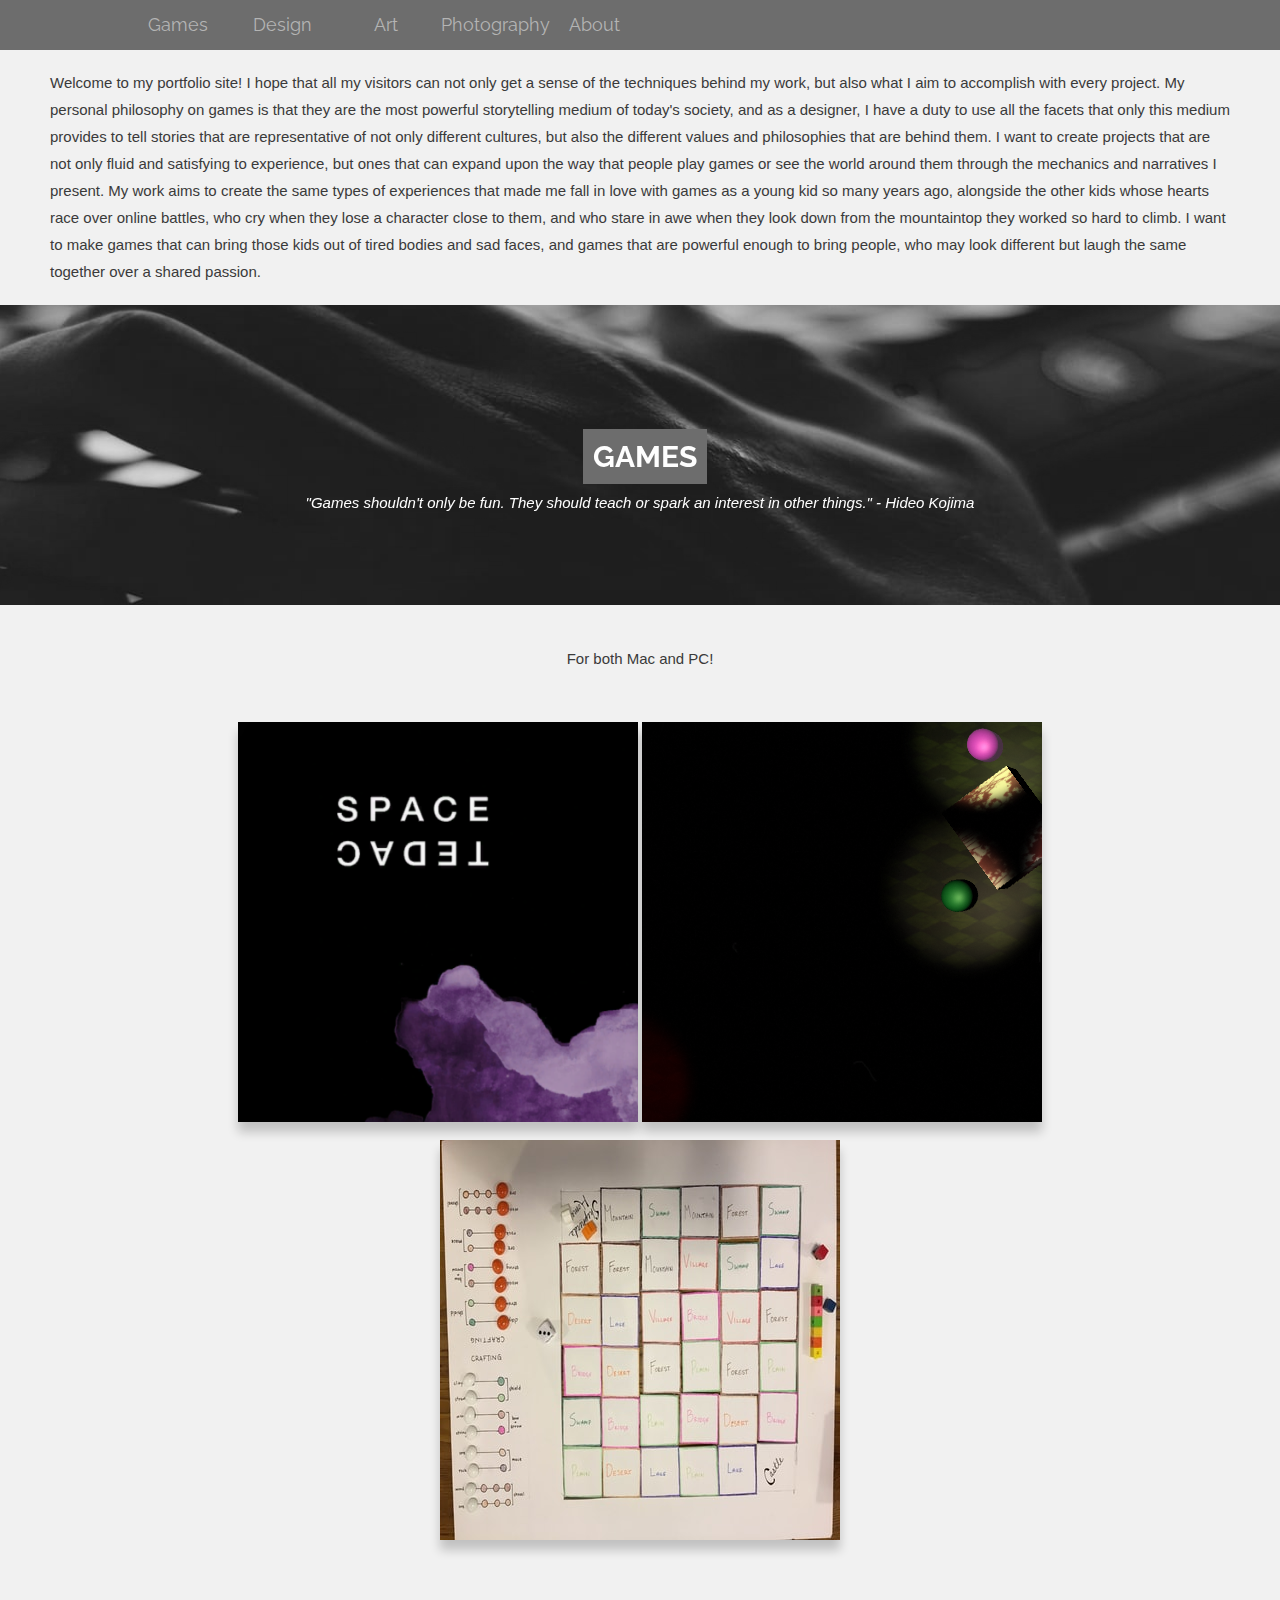
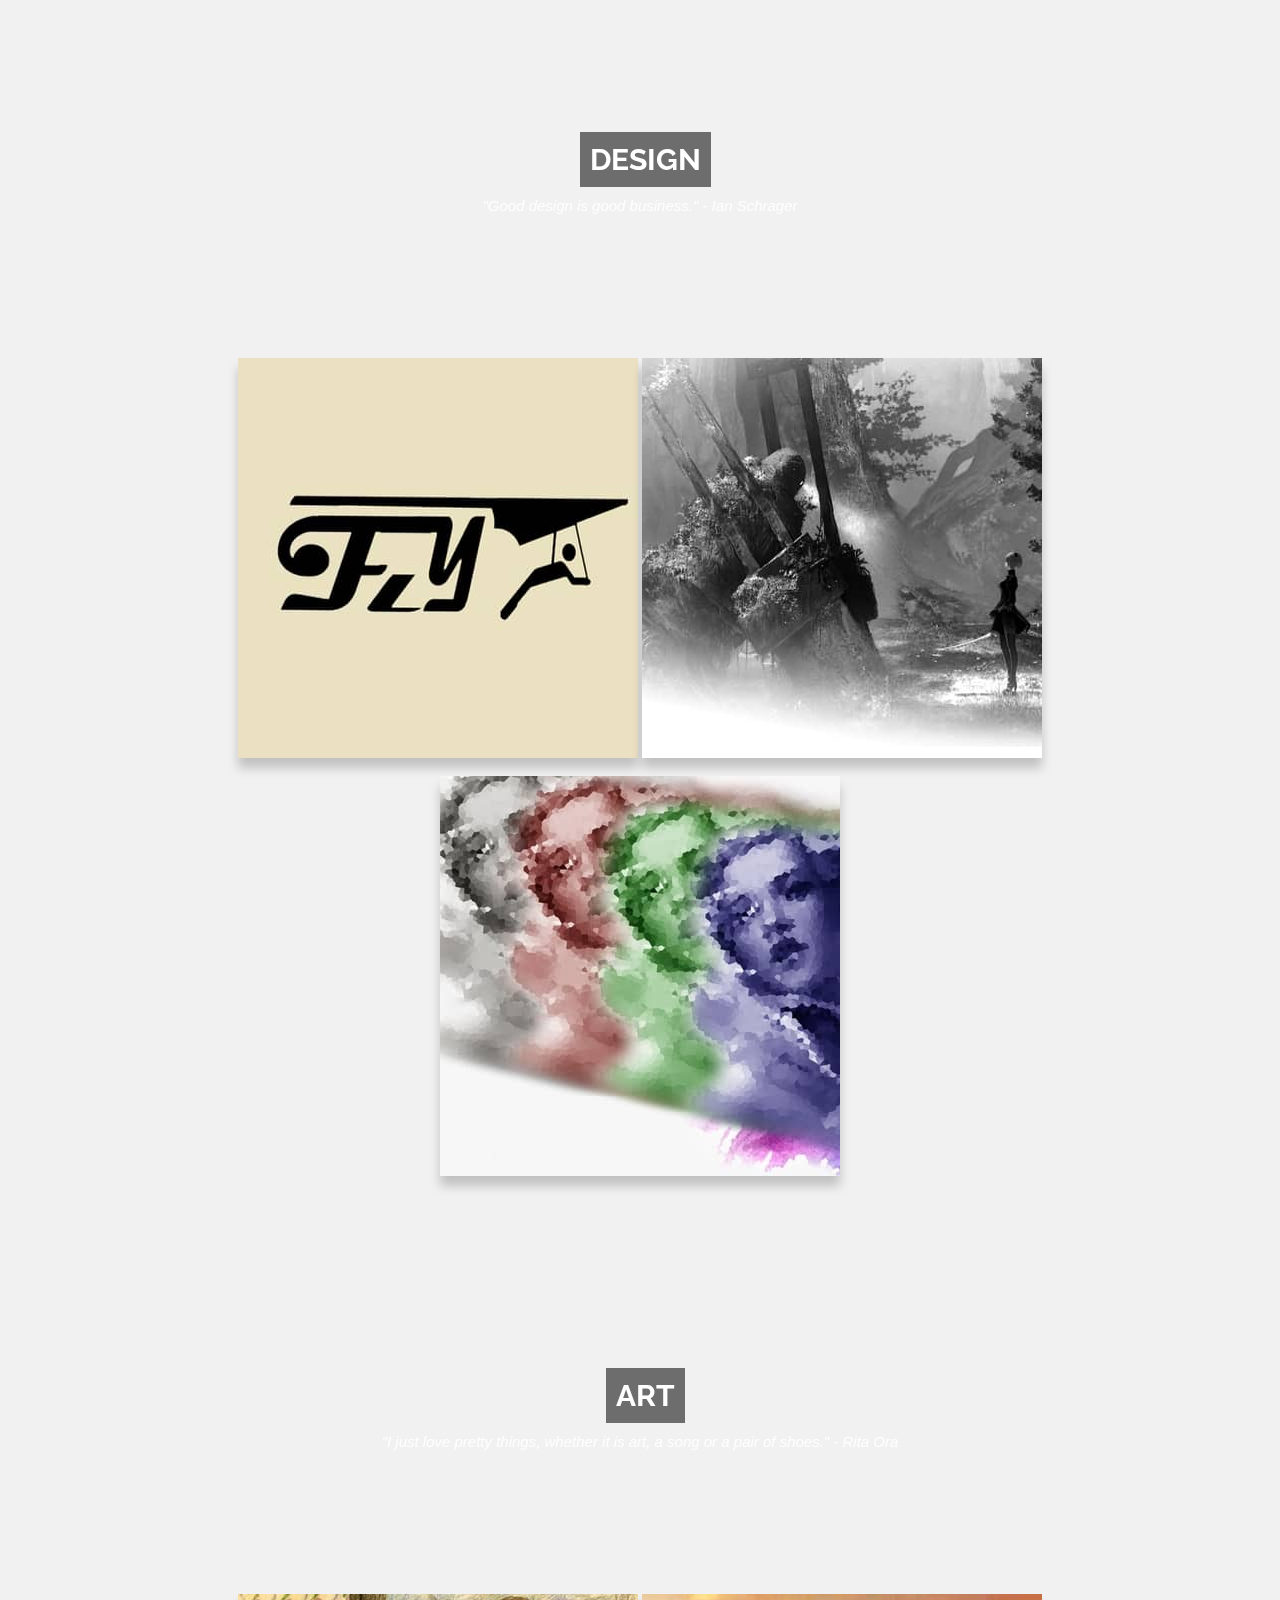
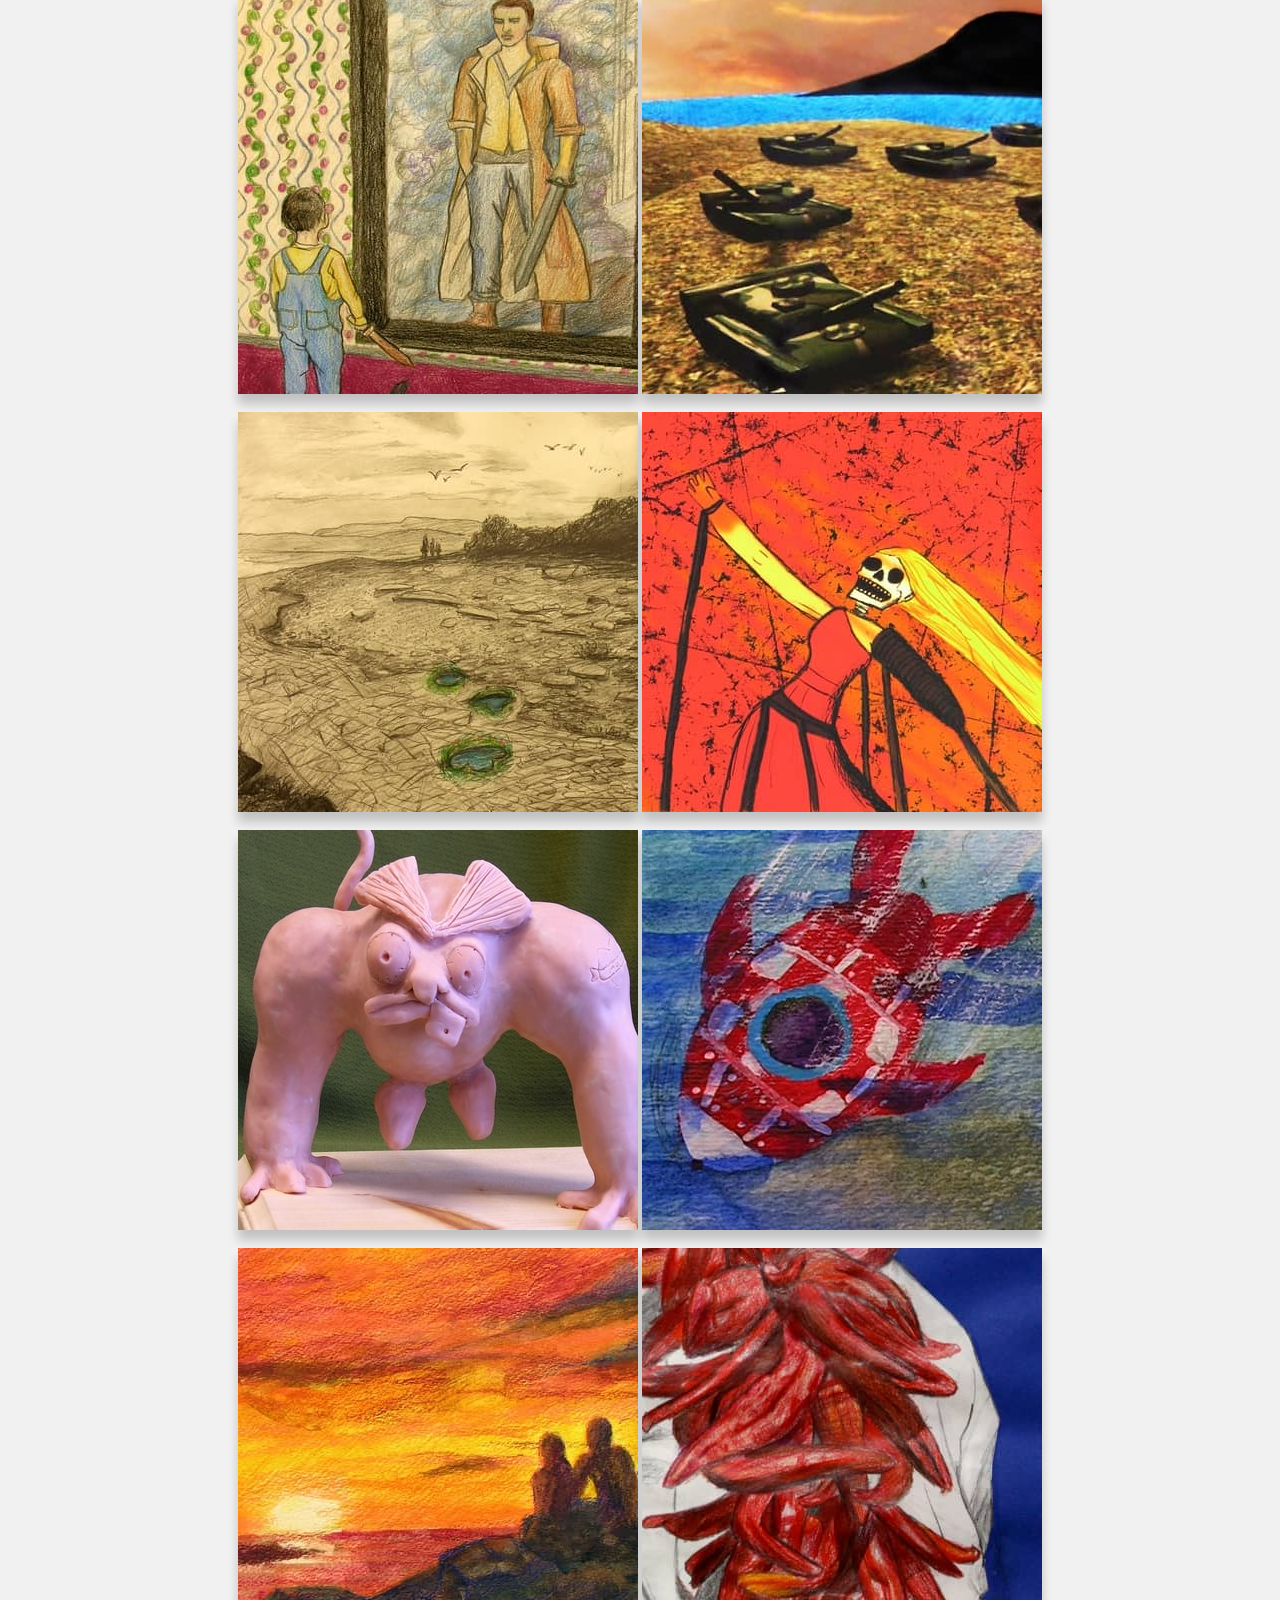
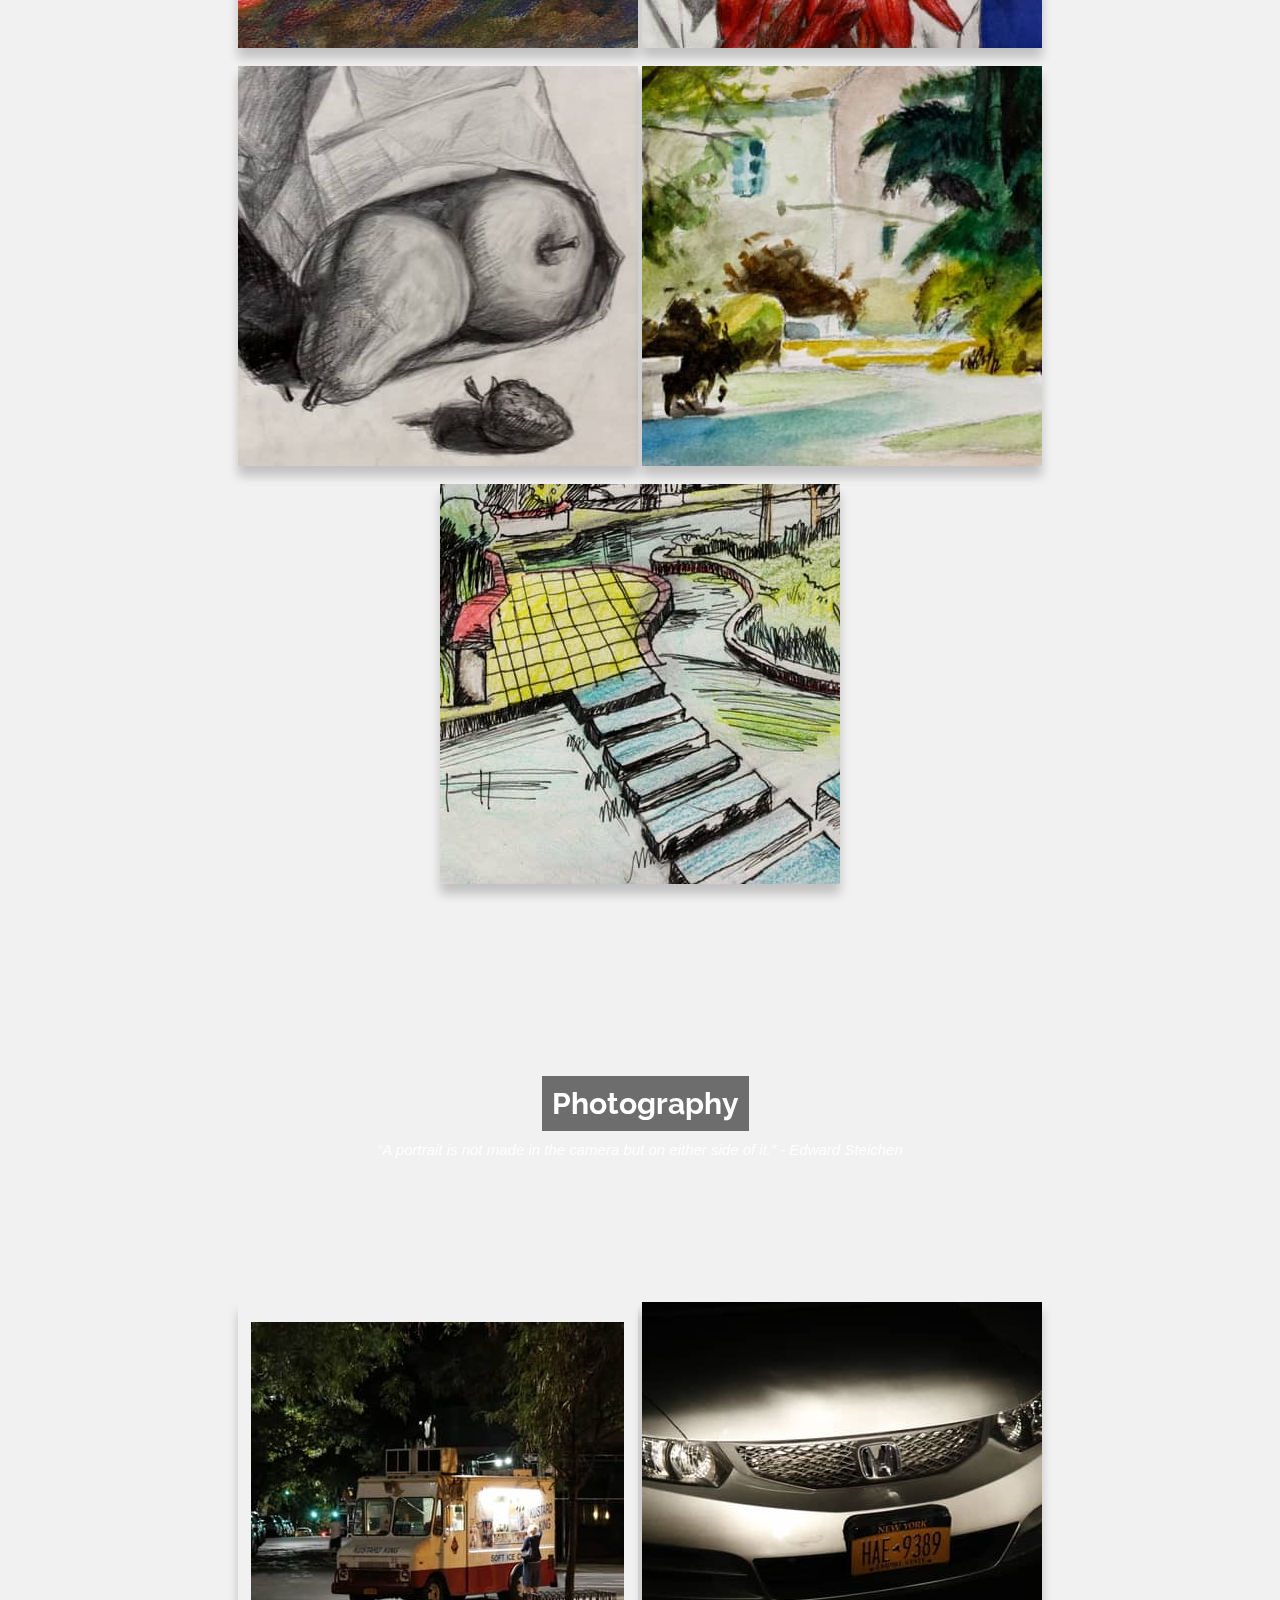
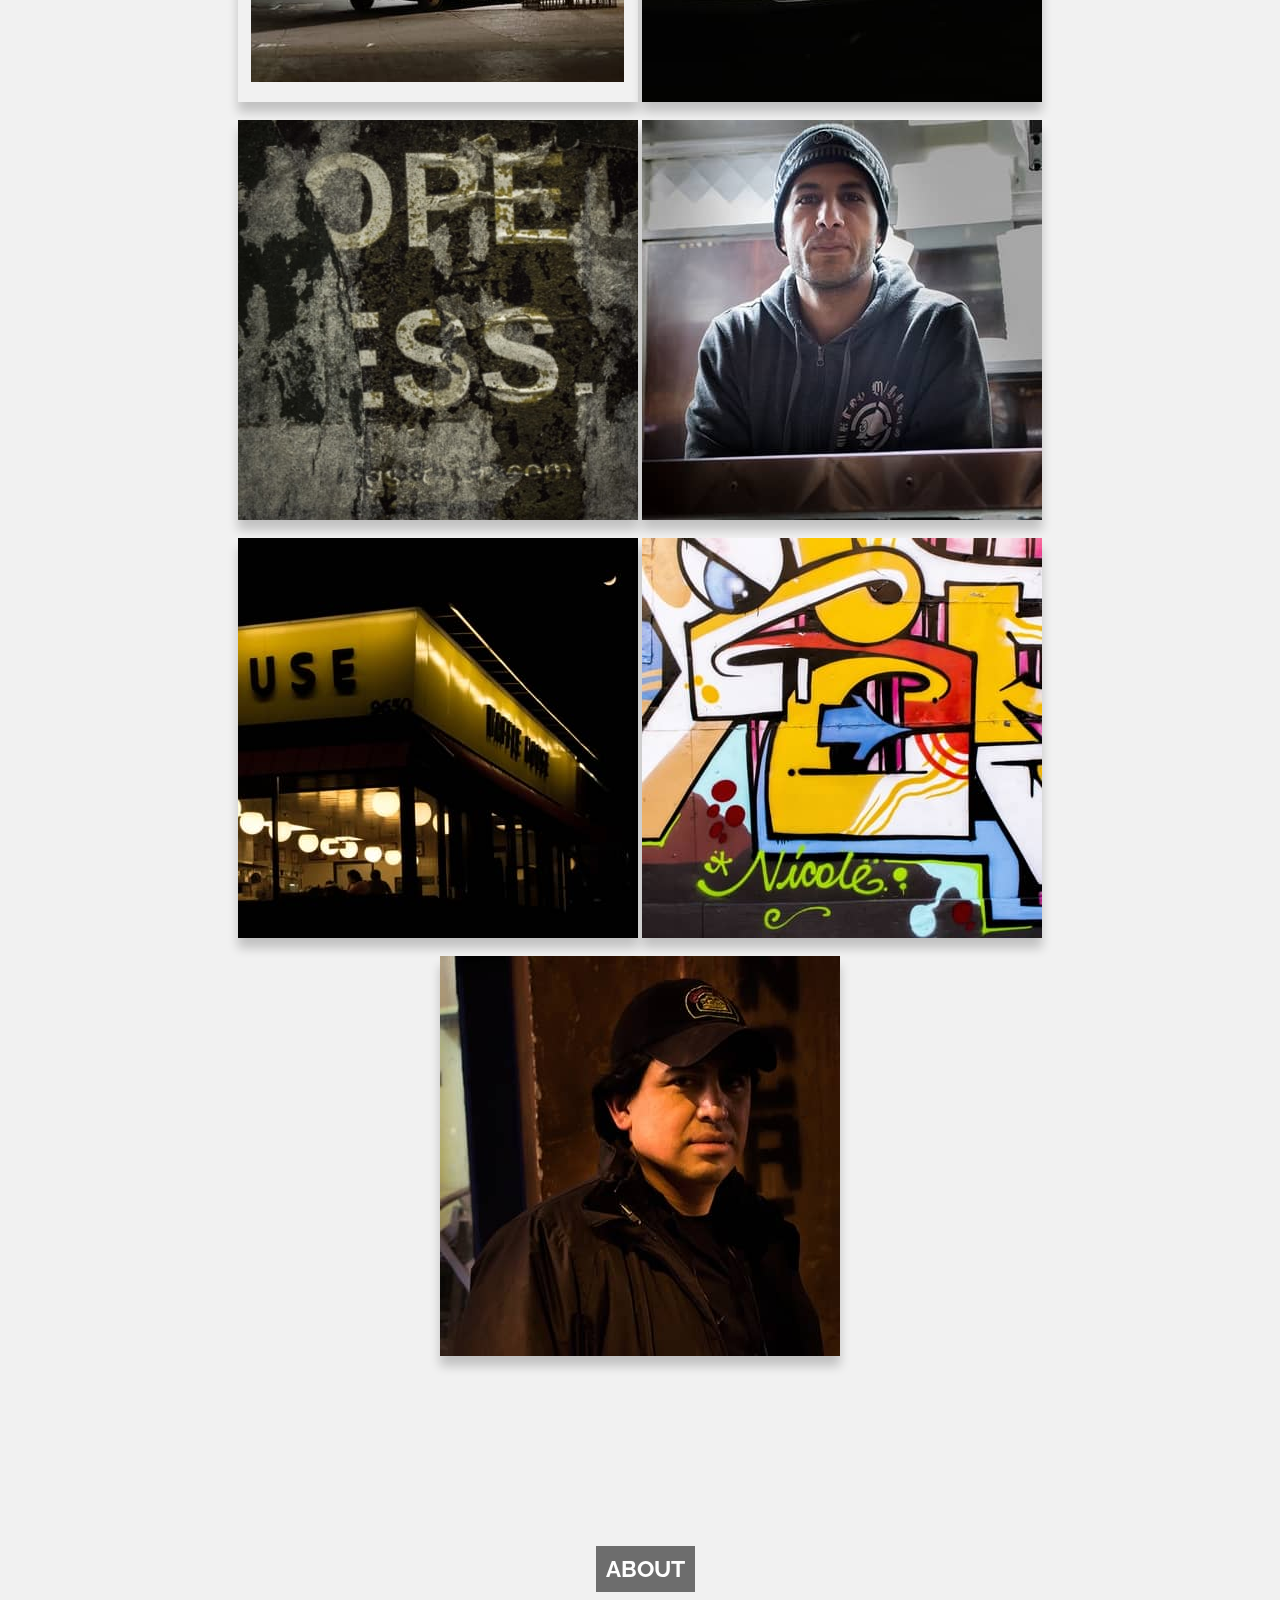
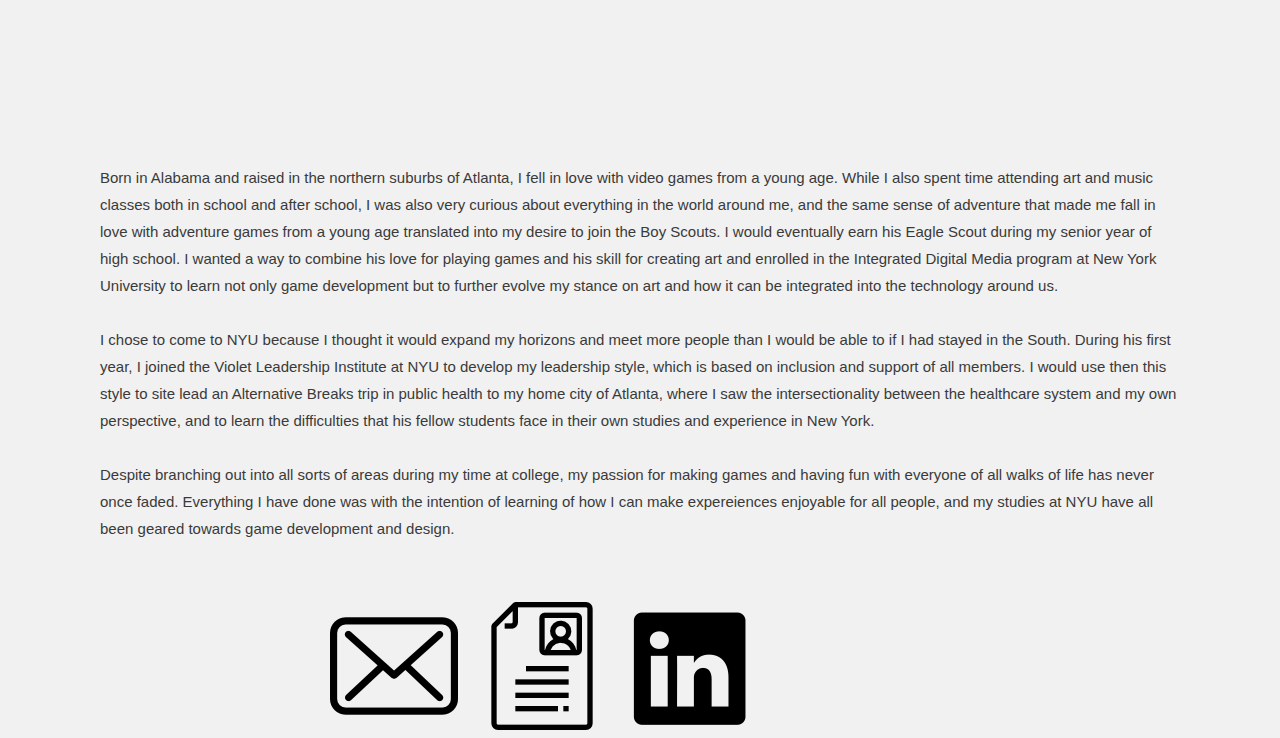
==== commit 8c66dddc: "website update" ====
--- a/Midterm/danio/index.html
+++ b/Midterm/danio/index.html
@@ -3,6 +3,8 @@
 ( •_•)>⌐■-■
 (⌐■_■)
  -->
+
+<!-- make all sections about games -->
 
 <!DOCTYPE html>
 <html>
@@ -42,14 +44,14 @@
 	
 	<div style="text-align:center;padding:50px 80px;text-align: center;" style="float:left">
 		<div class="container">
-			<img src="spacecadet.png" class="image">
+			<img src="spacecadet.png" class="image" style="object-fit: fill;">
 			<div class="overlay">
 				<div class="text">Space Cadet</div>
 				<div class="container-caption">Simulation of Psychedelic Trip
 					<br>
-					<a href="http://www.mediafire.com/file/p4uu12utg122lhx/windowsbuild.zip">Download</a>
+					<a href="http://www.mediafire.com/file/p4uu12utg122lhx/windowsbuild.zip" target="_blank">Download</a>
 					<br>
-					<a href="https://github.com/SenSaiyan/spacecadet">Github</a>
+					<a href="https://github.com/SenSaiyan/spacecadet" target="_blank">Github</a>
 				</div>
 			</div>
 		</div>
@@ -59,7 +61,17 @@
 				<div class="text">Noct</div>
 				<div class="container-caption" style="padding: 10px;">Couch multiplayer game where players take turns becoming a monster, requires PlayStation 4 controllers
 					<br>
-					<a href="https://github.com/SenSaiyan/nightofunlucky">Github</a>
+					<a href="https://github.com/SenSaiyan/noct" target="_blank">Github</a>
+				</div>
+			</div>
+		</div>
+		<div class="container">
+			<img src="singing_bone.jpg" class="image">
+			<div class="overlay">
+				<div class="text">Singing Bone</div>
+				<div class="container-caption" style="padding: 10px;">Board game based loosely on the fable <i>The Singing Bone</i>.
+					<br>
+					<a href="https://docs.google.com/document/d/1Qgjcfd0Z-yGKHJTrM7nmBRCty6FpMqksdP1CI_wAZpo/edit?usp=sharing" target="_blank">Instructions</a>
 				</div>
 			</div>
 		</div>
@@ -69,13 +81,13 @@
 		<div class="caption"><h1><span style="padding:10px;"> DESIGN </span></h1></div>
 		<div class="quote"><p><i>"Good design is good business." - Ian Schrager</i></p></div>
 	</div>
-
-	<p style="text-align: center; padding-top: 40px;"> Click on an Image for Full Size!</p>
+<!-- 
+	<p style="text-align: center; padding-top: 40px;"> Click on an Image for Full Size!</p> -->
 	
 	<div style="text-align:center;padding:50px 80px;text-align: center;" style="float:left">
 		<div class="container">
 			<a href="danieljiang-logoorbrand.png">
-			<img src="danieljiang-logoorbrand.png" class="image">
+			<img src="thumbnails/danieljiang_logoorbr_esXpx.jpg" class="image">
 			<div class="overlay">
 				<div class="text">Fly Branding</div>
 				<div class="container-caption">Mock Branding for Clothing Line</div>
@@ -84,7 +96,7 @@
 		</div>
 		<div class="container">
 			<a href="danieljiang-poster.png">
-			<img src="danieljiang-poster.png" class="image">
+			<img src="thumbnails/nier.jpg" class="image">
 			<div class="overlay">
 				<div class="text">Designathon Poster</div>
 				<div class="container-caption">Entry in NYU's Digital Art Club's 2017 Designathon</div>
@@ -93,7 +105,7 @@
 		</div>
 		<div class="container">
 			<a href="danieljiang-posterorad.png">
-			<img src="danieljiang-posterorad.png" class="image">
+			<img src="thumbnails/pen.jpg" class="image">
 			<div class="overlay">
 				<div class="text">Designathon Ad</div>
 				<div class="container-caption">Entry in NYU's Digital Art Club's 2017 Designathon</div>
@@ -102,17 +114,18 @@
 		</div>
 	</div>
 
+	<!-- change to pantone strips image instead -->
 	<div class="parallax3" id="art">
 		<div class="caption"><h1><span style="padding:10px;"> ART </span></h1></div>
 		<div class="quote"><p><i>"I just love pretty things, whether it is art, a song or a pair of shoes." - Rita Ora</i></p></div>
 	</div>
-
-	<p style="text-align: center; padding-top: 40px;"> Click on an Image for Full Size!</p>
+<!-- 
+	<p style="text-align: center; padding-top: 40px;"> Click on an Image for Full Size!</p> -->
 
 	<div style="text-align:center;padding:50px 80px;text-align: center;" style="float:left">
 		<div class="container">
 			<a href="Play Time.JPG">
-			<img src="Play Time.JPG" class="image">
+			<img src="thumbnails/play_time.jpg" class="image">
 			<div class="overlay">
 				<div class="text">Playtime</div>
 				<div class="container-caption">Color Pencil on Paper, Winner of 2011 Scholastic Art and Writing Awards Silver Key</div>
@@ -121,7 +134,7 @@
 		</div>
 		<div class="container">
 			<a href="3D Modeling for Games.jpg">
-			<img src="3D Modeling for Games.jpg" class="image">
+			<img src="thumbnails/tanks.jpg" class="image">
 			<div class="overlay">
 				<div class="text">Tanks</div>
 				<div class="container-caption">Maya, SCAD Summer Seminar 2011</div>
@@ -130,7 +143,7 @@
 		</div>
 		<div class="container">
 			<a href="Daniel Jiang 1.JPG">
-			<img src="Daniel Jiang 1.JPG" class="image">
+			<img src="thumbnails/patagonia.jpg" class="image">
 			<div class="overlay">
 				<div class="text">Patagonia</div>
 				<div class="container-caption">Graphite and Color Pencil on Paper</div>
@@ -139,7 +152,7 @@
 		</div>
 		<div class="container">
 			<a href="Daniel Jiang 2.JPG">
-			<img src="Daniel Jiang 2.JPG" class="image">
+			<img src="thumbnails/heat.jpg" class="image">
 			<div class="overlay">
 				<div class="text">Heat</div>
 				<div class="container-caption">Photoshop, SCAD Summer Seminar 2013</div>
@@ -148,7 +161,7 @@
 		</div>
 		<div class="container">
 			<a href="Daniel Jiang 3.JPG">
-			<img src="Daniel Jiang 3.JPG" class="image">
+			<img src="thumbnails/fats.jpg" class="image">
 			<div class="overlay">
 				<div class="text">Fats</div>
 				<div class="container-caption">Clay, SCAD Summer Seminar 2013</div>
@@ -157,7 +170,7 @@
 		</div>
 		<div class="container">
 			<a href="DSCN7576.JPG">
-			<img src="DSCN7576.JPG" class="image">
+			<img src="thumbnails/dive.jpg" class="image">
 			<div class="overlay">
 				<div class="text">Dive</div>
 				<div class="container-caption">Watercolor on Paper</div>
@@ -166,7 +179,7 @@
 		</div>
 		<div class="container">
 			<a href="DSCN7577.JPG">
-			<img src="DSCN7577.JPG" class="image">
+			<img src="thumbnails/sun.jpg" class="image">
 			<div class="overlay">
 				<div class="text">End of Days</div>
 				<div class="container-caption">Watercolor and Color Pencil on Paper</div>
@@ -175,7 +188,7 @@
 		</div>
 		<div class="container">
 			<a href="IMG_3319.JPG">
-			<img src="IMG_3319.JPG" class="image">
+			<img src="thumbnails/peppers.jpg" class="image">
 			<div class="overlay">
 				<div class="text">The Red</div>
 				<div class="container-caption">Graphite and Color Pencil on Paper</div>
@@ -184,7 +197,7 @@
 		</div>
 		<div class="container">
 			<a href="IMG_3321.JPG">
-			<img src="IMG_3321.JPG" class="image">
+			<img src="thumbnails/food.jpg" class="image">
 			<div class="overlay">
 				<div class="text">Groceries</div>
 				<div class="container-caption">Graphite and Color Pencil on Paper</div>
@@ -193,7 +206,7 @@
 		</div>
 		<div class="container">
 			<a href="IMG_3324.JPG">
-			<img src="IMG_3324.JPG" class="image">
+			<img src="thumbnails/watercolor.jpg" class="image">
 			<div class="overlay">
 				<div class="text">Pathway</div>
 				<div class="container-caption">Watercolor on Paper</div>
@@ -202,7 +215,7 @@
 		</div>
 		<div class="container">
 			<a href="IMG_3329.JPG">
-			<img src="IMG_3329.JPG" class="image">
+			<img src="thumbnails/interior.jpg" class="image">
 			<div class="overlay">
 				<div class="text">Building Interior</div>
 				<div class="container-caption">Ink and Color Pencil on Paper</div>
@@ -215,43 +228,43 @@
 		<div class="caption"><h1><span style="padding:10px;"> Photography </span></h1></div>
 		<div class="quote"><p><i>“A portrait is not made in the camera but on either side of it.” - Edward Steichen</i></p></div>
 	</div>
-
-	<p style="text-align: center; padding-top: 40px;"> Click on an Image for Full Size and Original Resolution!</p>
+<!-- 
+	<p style="text-align: center; padding-top: 40px;"> Click on an Image for Full Size and Original Resolution!</p> -->
 
 	<div style="text-align:center;padding:50px 80px;text-align: center;" style="float:left">
 		<div class="container">
 			<a href="_MG_1020.JPG">
-				<img src="_MG_1020.JPG" class="image">
+				<img src="thumbnails/icecream.jpg" class="image">
 			</a>
 		</div>
 		<div class="container">
 			<a href="_MG_1021.JPG">
-				<img src="_MG_1021.JPG" class="image">
+				<img src="thumbnails/car.jpg" class="image">
 			</a>
 		</div>
 		<div class="container">
 			<a href="Hopeless.png">
-				<img src="Hopeless.png" class="image">
+				<img src="thumbnails/hopeless.jpg" class="image">
 			</a>
 		</div>
 		<div class="container">
 			<a href="halal1.jpg">
-				<img src="halal1.jpg" class="image">
+				<img src="thumbnails/halal1.jpg" class="image">
 			</a>
 		</div>
 		<div class="container">
 			<a href="IMG_0201.jpg">
-				<img src="IMG_0201.jpg" class="image">
+				<img src="thumbnails/waffles.jpg" class="image">
 			</a>
 		</div>
 		<div class="container">
 			<a href="Nicole's Gift.png">
-				<img src="Nicole's Gift.png" class="image">
+				<img src="thumbnails/nicole_s_gift.jpg" class="image">
 			</a>
 		</div>
 		<div class="container">
 			<a href="parttime.jpg">
-				<img src="parttime.jpg" class="image">
+				<img src="thumbnails/parttime.jpg" class="image">
 			</a>
 		</div>
 	</div>
@@ -262,23 +275,30 @@
 
 	<div>
 		<p style="padding-left: 100px; padding-right: 100px; padding-top: 40px; padding-bottom: 60px;">
-			Contact Info in Resume!
+			<!-- too generic, stick with games -->
+			<!-- get rid of high school -->
+			<!-- read back -->
+			Born in Alabama and raised in the northern suburbs of Atlanta, I fell in love with video games from a young age. While I also spent time attending art and music classes both in school and after school, I was also very curious about everything in the world around me, and the same sense of adventure that made me fall in love with adventure games from a young age translated into my desire to join the Boy Scouts. I would eventually earn his Eagle Scout during my senior year of high school. I wanted a way to combine his love for playing games and his skill for creating art and enrolled in the Integrated Digital Media program at New York University to learn not only game development but to further evolve my stance on art and how it can be integrated into the technology around us.
 			<br>
 			<br>
-			Born in Alabama and raised in the northern suburbs of Atlanta, Daniel fell in love with video games from a young age. While he also spent time from a young age art and music classes both in school and after school, Daniel was also very curious about everything in the world around him, and the same sense of adventure that made him fall in love with adventure games from a young age translated into his desire to join the Boy Scouts, and he would eventually earn his Eagle Scout during his senior year of high school. He wanted a way to combine his love for playing games and his skill for creating art and enrolled in the Integrated Digital Media program at New York University to learn not only game development but to further evolve his stance on art and how it can be integrated into the technology around us.
+			<!-- elaborate on AB/site leading -->
+			<!-- reduce redundancy -->
+			<!-- bio too over the place, focus on one thing -->
+			<!-- tailor bio -->
+			I chose to come to NYU because I thought it would expand my horizons and meet more people than I would be able to if I had stayed in the South. During his first year, I joined the Violet Leadership Institute at NYU to develop my leadership style, which is based on inclusion and support of all members. I would use then this style to site lead an Alternative Breaks trip in public health to my home city of Atlanta, where I saw the intersectionality between the healthcare system and my own perspective, and to learn the difficulties that his fellow students face in their own studies and experience in New York.
 			<br>
 			<br>
-			Daniel’s excellence in his advanced placement classes during his high school years put him on a fast track to graduate from college in just three years as opposed to the typical four, and he chose to attend NYU so that he could meet and learn from a more diverse student population than he could have if he had stayed in the south. During his first year, he joined the Violet Leadership Institute at NYU to develop his leadership style, which is based on inclusion and support of all members. Later on, during his third year, he would use this style to site lead an Alternative Breaks trip in public health to his home city of Atlanta, where he saw the intersectionality between the healthcare system and his own perspective, and to learn the difficulties that his fellow students face in their own studies and experience in New York.</p>
+			Despite branching out into all sorts of areas during my time at college, my passion for making games and having fun with everyone of all walks of life has never once faded. Everything I have done was with the intention of learning of how I can make expereiences enjoyable for all people, and my studies at NYU have all been geared towards game development and design.</p>
 	</div>
 
 	<div style="display: block; margin-left: auto; margin-right: auto; width: 50%;">
-		<a href="mailto:djj286@nyu.edu">
+		<a href="mailto:djj286@nyu.edu" target="_blank">
 			<img src="mail.png" style="position: relative; padding: 0px 10px 0px 10px; float: left; display: inline;">
 		</a>
-		<a href="Daniel_Jiang_Resume_Feb2018.pdf">
+		<a href="Daniel_Jiang_Resume.pdf" target="_blank">
 			<img src="resume.png" style="position: relative; padding: 0px 10px 0px 10px; float: left; display: inline;">
 		</a>
-		<a href="https://www.linkedin.com/in/daniel-jiang-a4165b12a/" style="position: relative; padding: 0px 10px 0px 10px; display: inline;">
+		<a href="https://www.linkedin.com/in/daniel-jiang-a4165b12a/" target="_blank" style="position: relative; padding: 0px 10px 0px 10px; display: inline;">
 			<img src="linkedin.png">
 		</a>
 	</div>
--- a/Midterm/danio/main.css
+++ b/Midterm/danio/main.css
@@ -21,7 +21,21 @@
   background-color: #6d6d6d
 }
 
-
+a:link {
+    text-decoration: none;
+}
+
+a:visited {
+    text-decoration: none;
+}
+
+a:hover {
+    text-decoration: underline;
+}
+
+a:active {
+    text-decoration: underline;
+}
 
 /*work entries*/
 .container{
@@ -35,11 +49,15 @@
   margin-left: auto;
   margin-right: auto;
   margin-bottom: 10px;
+  overflow: hidden;
 }
 .image{
 	width: 100%;
 	height: 100%;
   padding: 0px;
+  overflow: hidden;
+  object-fit: none;
+  object-position: center;
 }
 .overlay{
 	position: absolute;
@@ -85,6 +103,8 @@
 
 /*parallax scrolling*/
 .parallax1, .parallax2, .parallax3, .parallax4, .parallax5{
+  -webkit-filter: grayscale(100%); /* Safari 6.0 - 9.0 */
+  filter: grayscale(100%);
   margin: 0 auto;
   background-attachment: fixed;
   background-position: center;
@@ -93,7 +113,7 @@
   height: 300px;
 }
 .parallax1{
-	background-image: url(img_parallax.jpeg);
+	background-image: url(img_parallax.jpg);
 }
 .parallax2{
 	background-image: url(img_parallax2.jpg);
@@ -103,16 +123,16 @@
 }
 .parallax4{
   /*background-repeat: no-repeat;  */
-  object-fit: cover;
+  /*object-fit: cover;
   background-size: 100%;
   max-width: 100%;
-  width: 100%;
+  width: 100%;*/
   background-image: url(img_parallax4.jpg);
 }
 .parallax5{
-  background-repeat: no-repeat;
-  background-size: 100%;
-  background-image: url(img_parallax5.jpeg);
+  /*background-repeat: no-repeat;
+  background-size: 100%;*/
+  background-image: url(img_parallax5.jpg);
 }
 .caption {
   position: relative;
@@ -151,7 +171,7 @@
 
 /*navigation bar*/
 header {
-  width: 80%;
+  width: 100%;
   padding: 0 10%;
   height: 50px;
   position: fixed;
@@ -161,22 +181,25 @@
   background-color: #6d6d6d;
 }
 nav {
-  float: right;
+  /*float: right;*/
   display: inline-block;
 }
 nav ul {
   list-style-type: none;
   text-align-center;
-  padding: 0;
+  padding: 0 10px 0 0 ;
   margin: 0;
+  line-height: 20px;
   background-color: #6d6d6d;
 }
 nav li {
+  /*float: right;*/
   font-family: 'Raleway', sans-serif;
   font-size: 18px;
   height: 50px;
   line-height: 50px;
-  width: 200px;
+  width: 100px;
+  /*width: 30%;*/
   display: inline-block;
 }
 nav a {
@@ -189,4 +212,15 @@
 nav a:hover {
   background-color: #6d6d6d;
   color: #fff;
+}
+
+@media screen and (max-width: 500px) {
+  nav a {
+    float: none;
+    display: block;
+    text-align: left;
+  }
+  .header-right {
+    float: none;
+  }
 }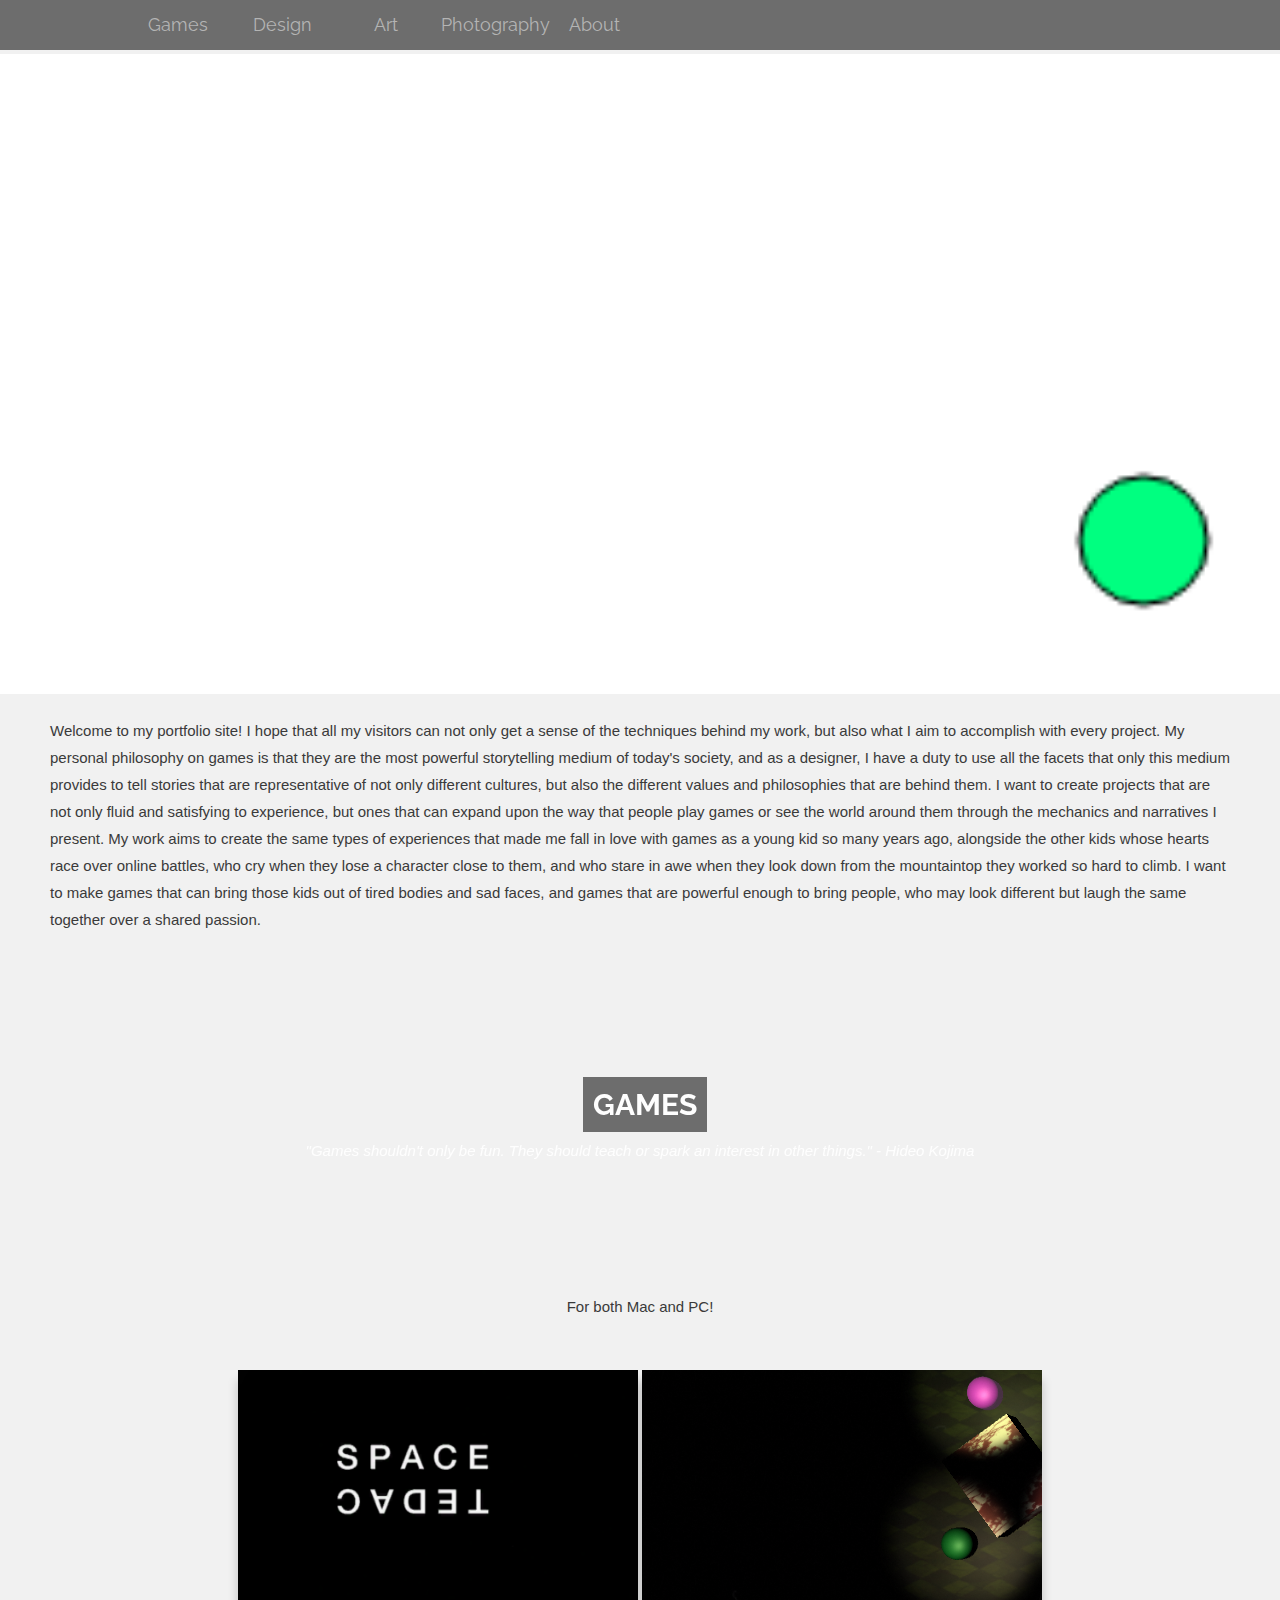
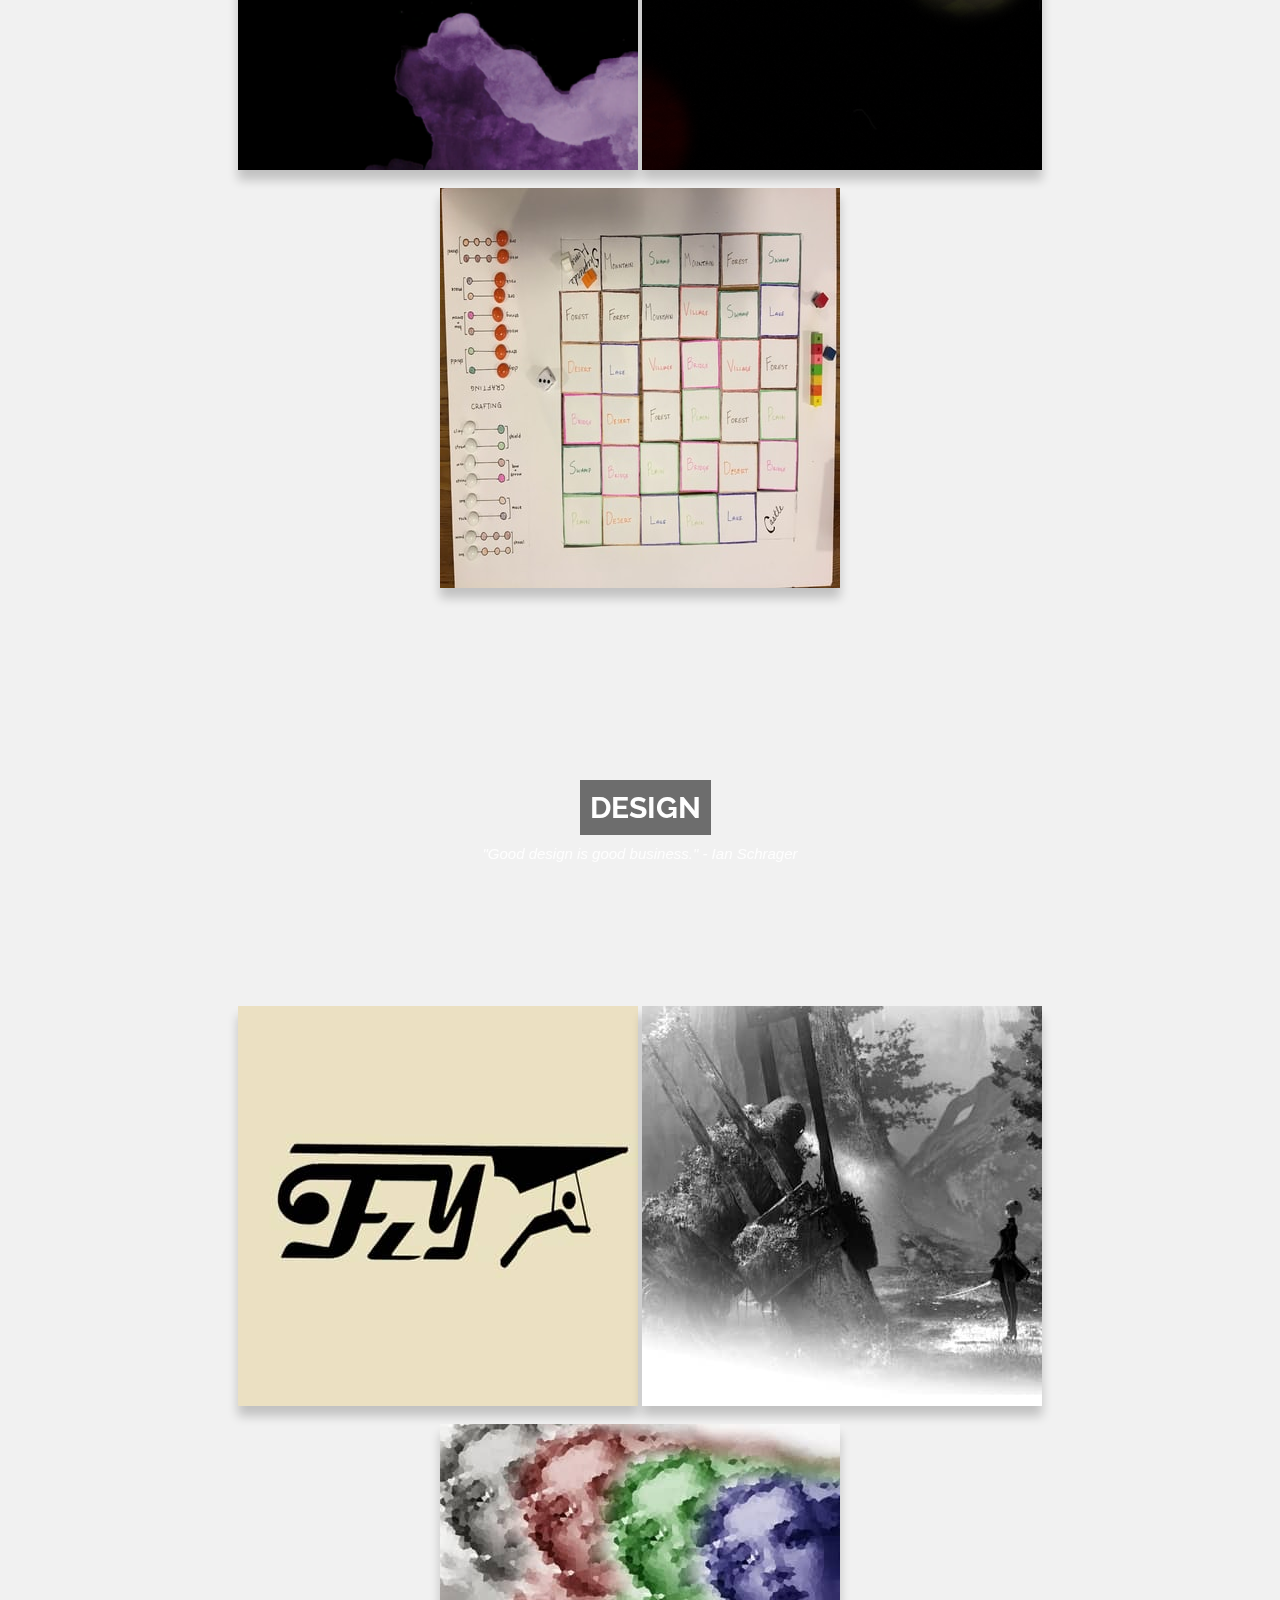
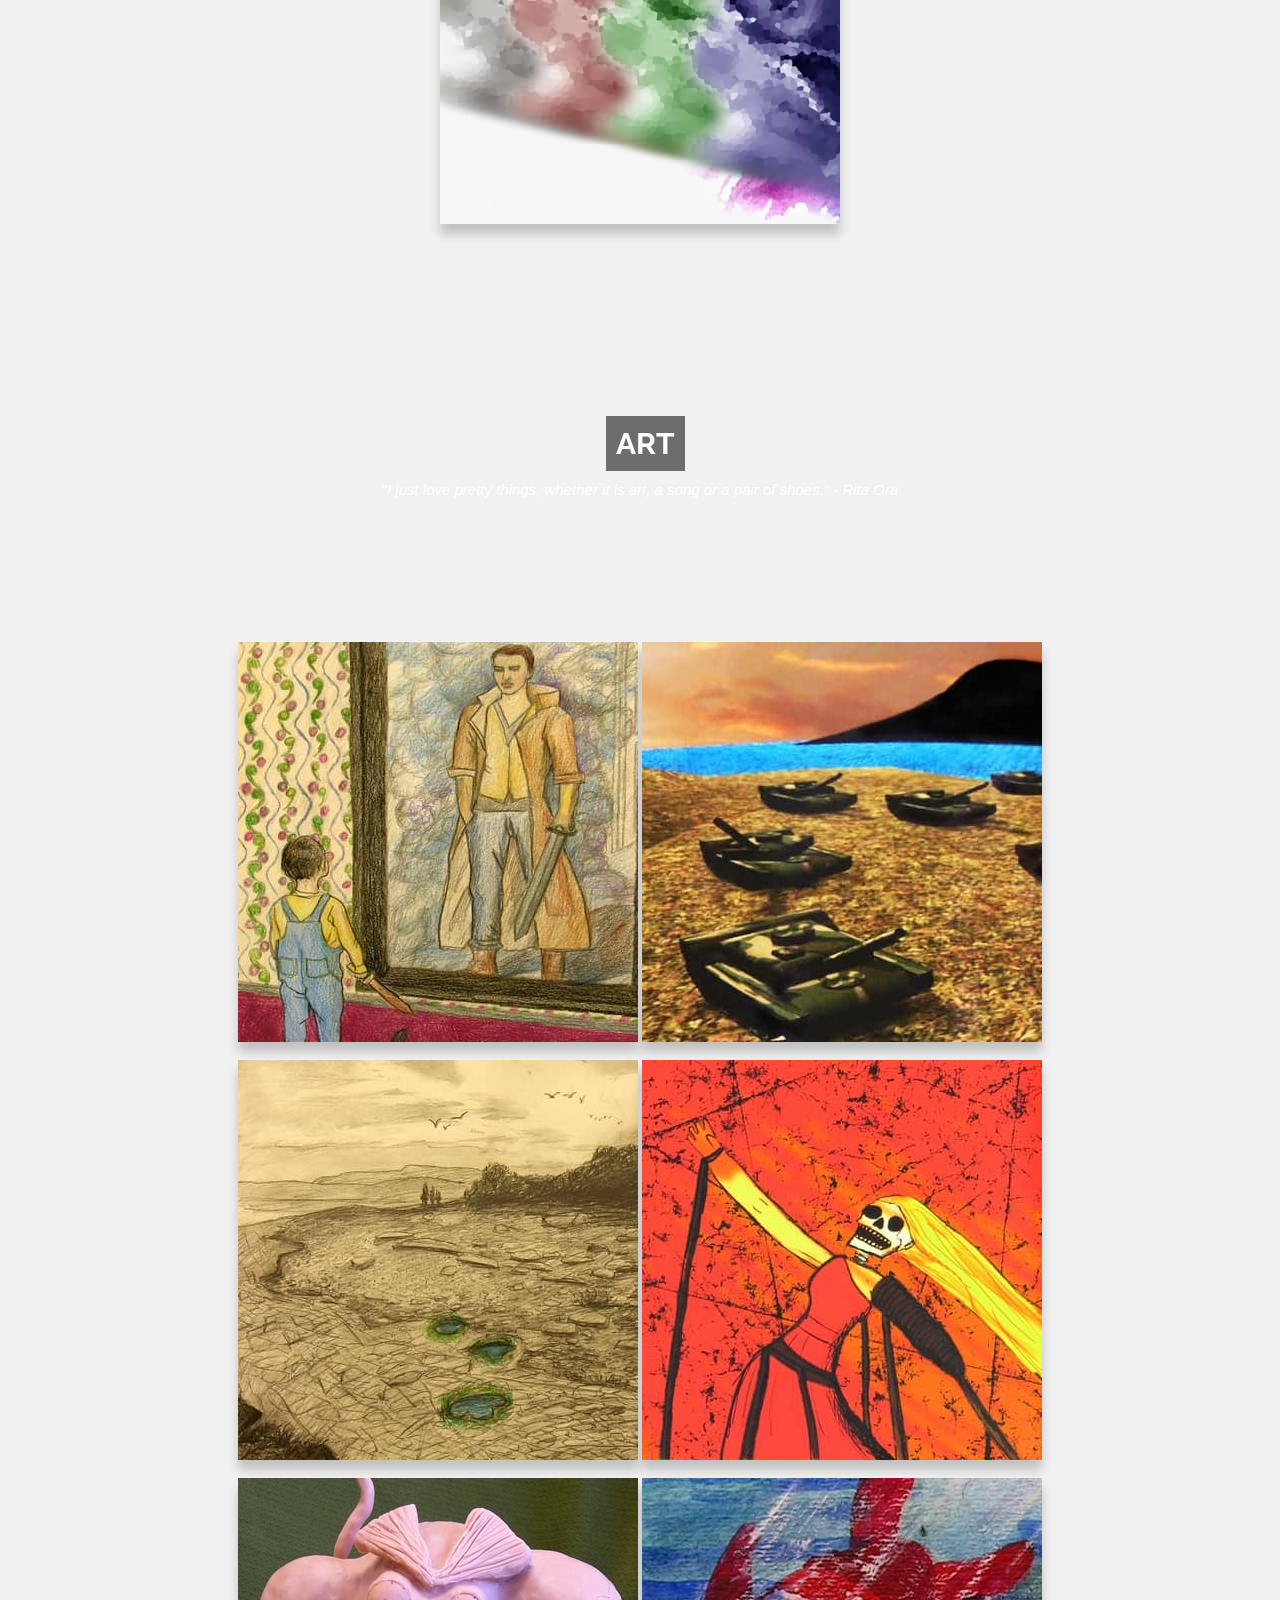
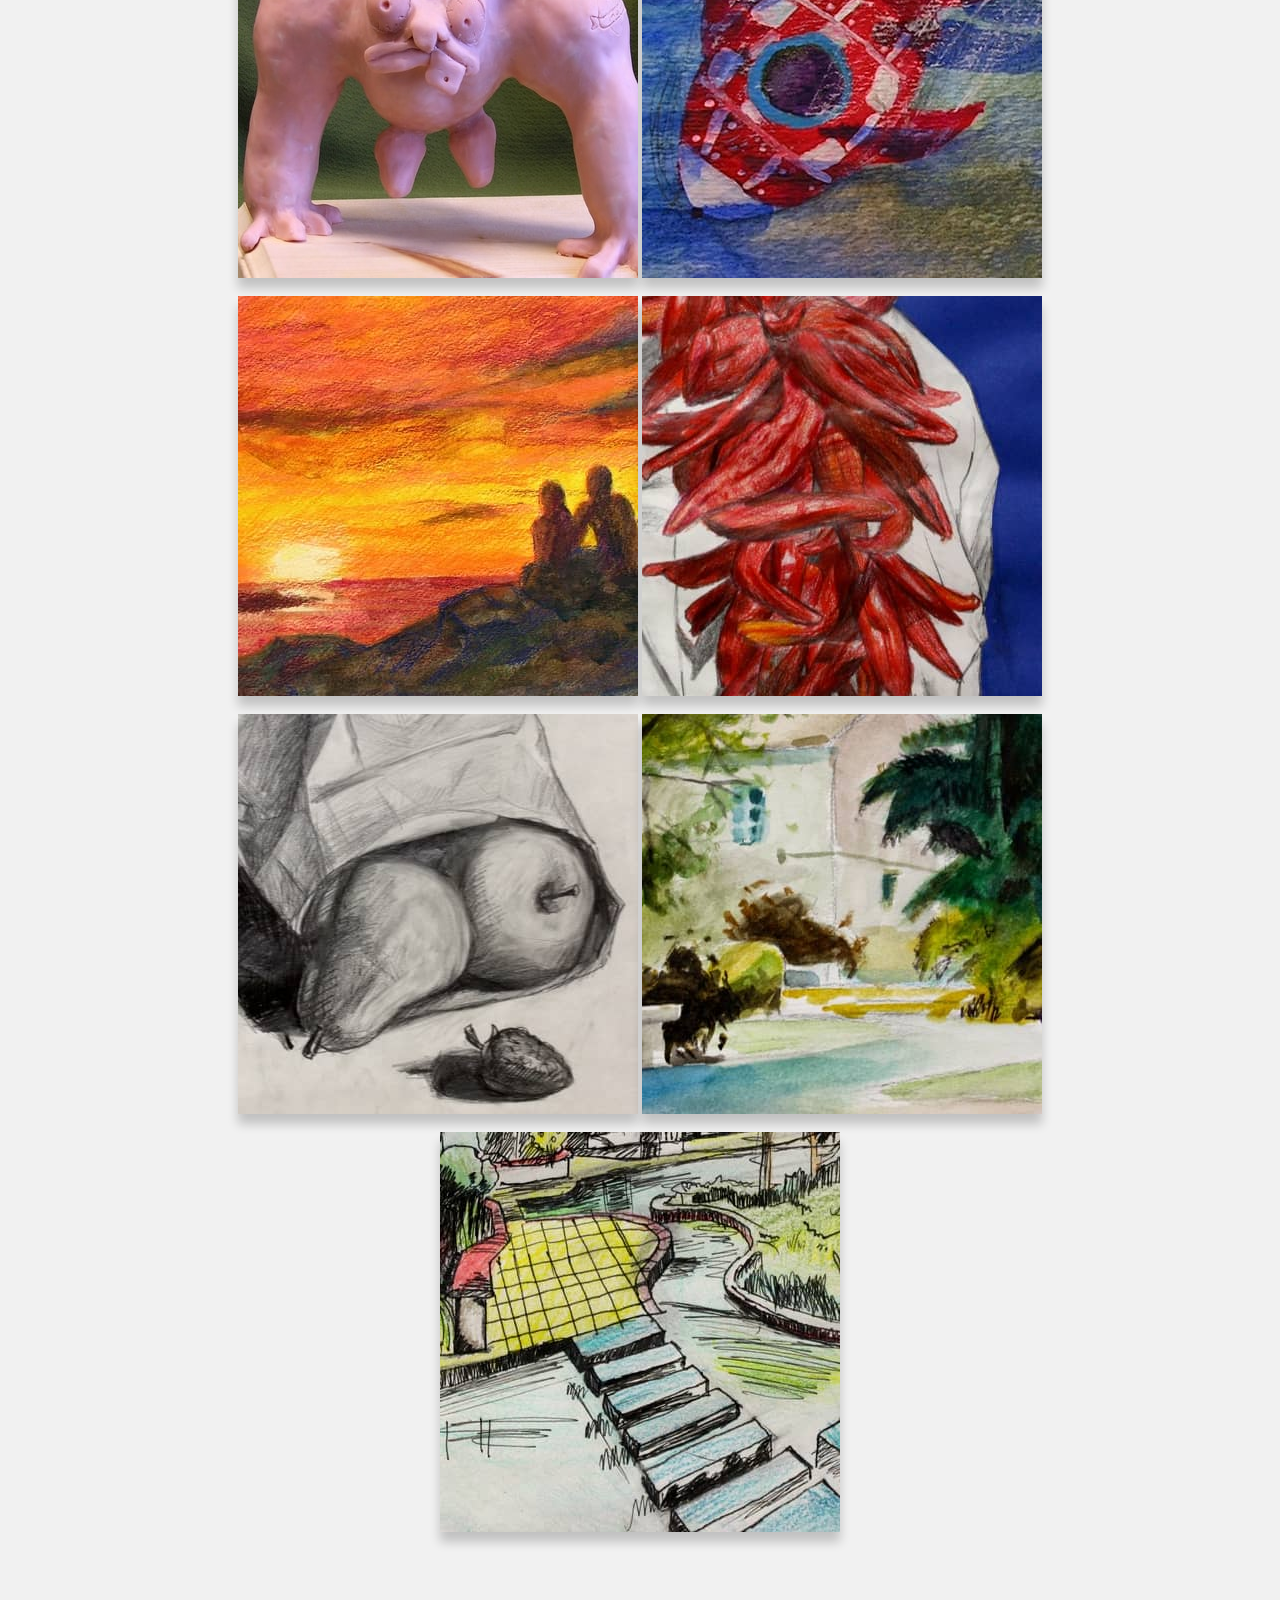
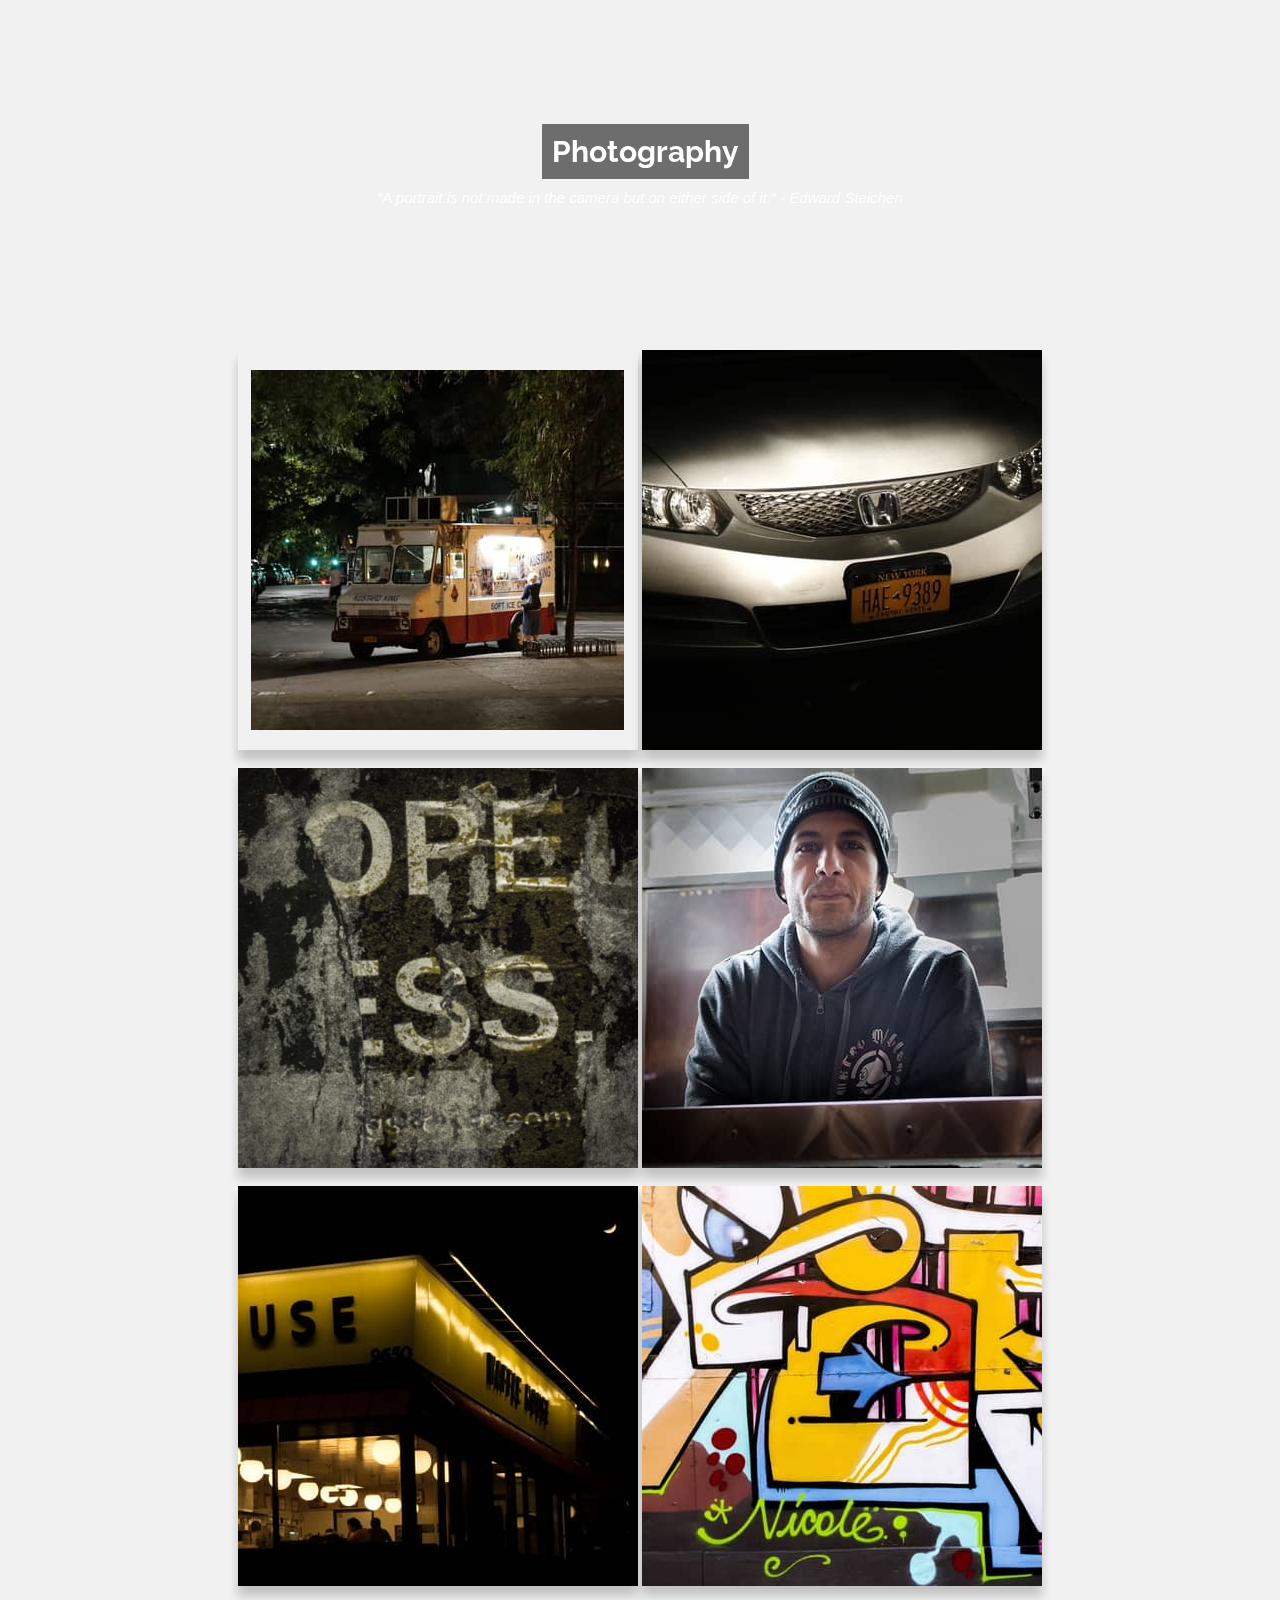
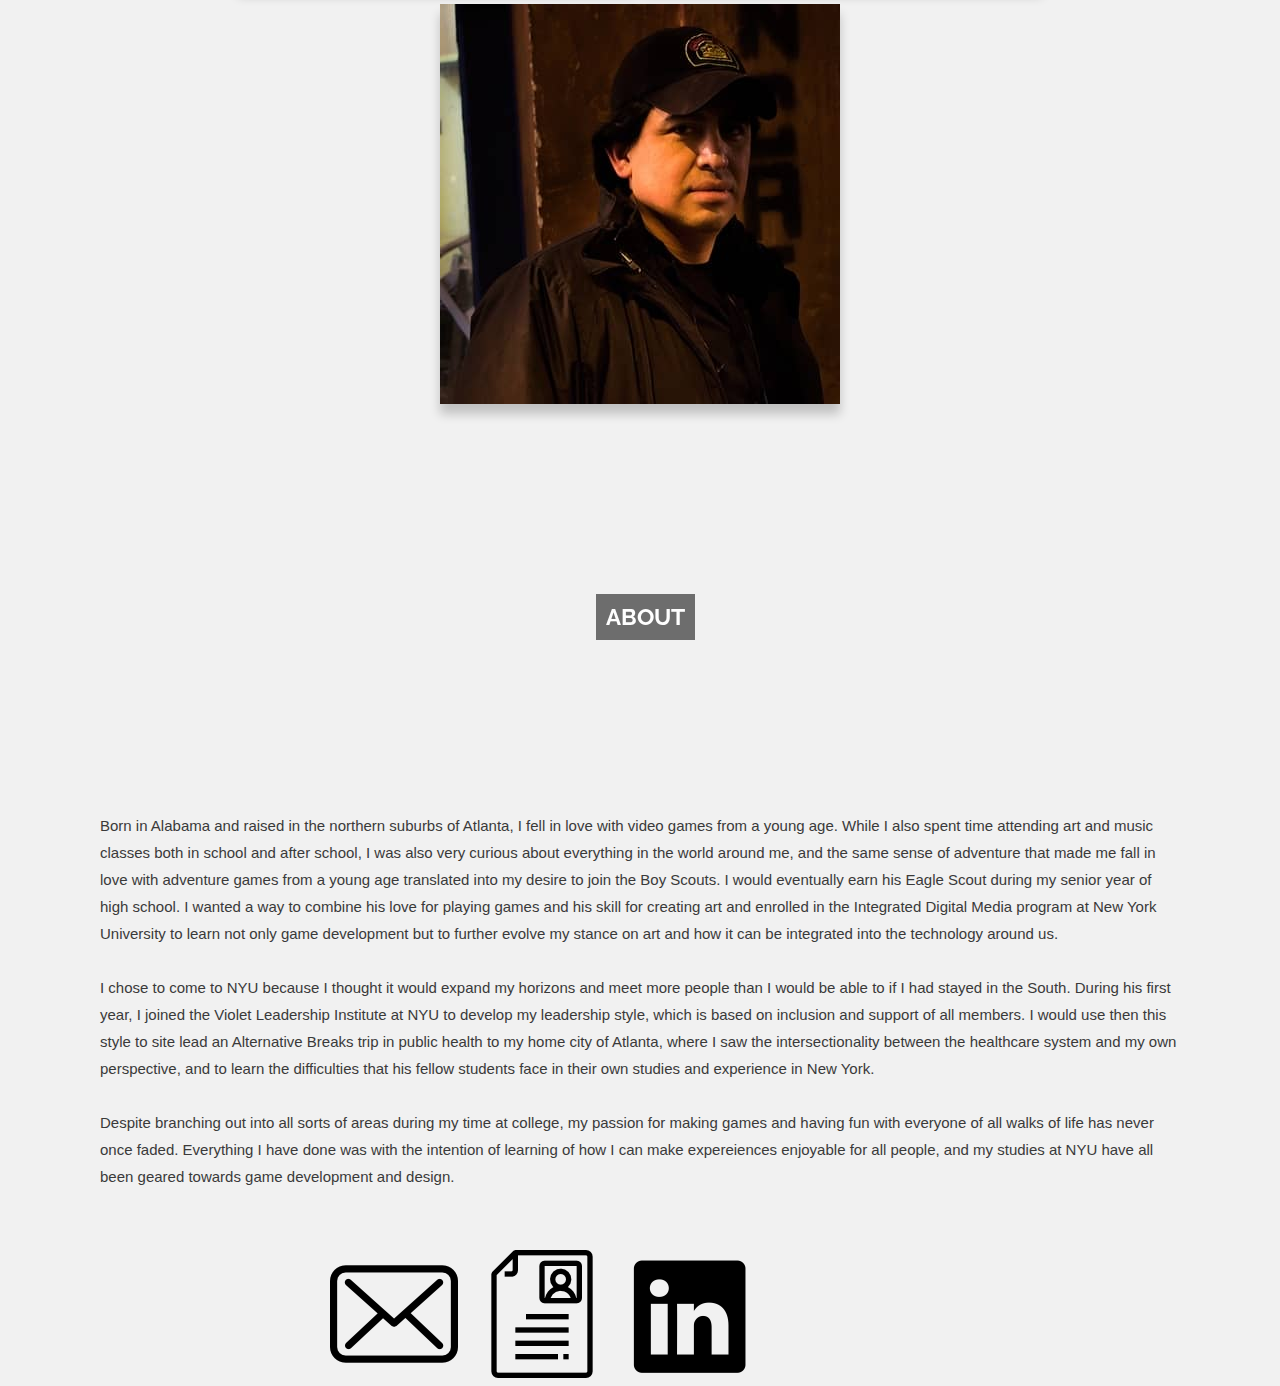
==== commit 1b6e32fd: "attempt at javascript toy" ====
--- a/Midterm/danio/index.html
+++ b/Midterm/danio/index.html
@@ -15,6 +15,7 @@
 	<meta name="viewport" content="width=device-width, initial-scale=1.0">
 	<meta charset="UTF-8">
 	<meta name="author" content="Daniel Jiang">
+	<!-- <script src="anime.min.js"></script> -->
 	<title>Daniel Jiang</title>
 </head>
 <body>
@@ -32,6 +33,147 @@
 	<br>
 	<br>
 	<div>
+		<canvas id="my_canvas" style="width: 100%; height: 300px border:1px solid #d3d3d3;">
+			Your browser does not support the HTML5 canvas tag.
+		</canvas>
+		<script type="text/javascript">
+			var canvas = document.getElementById("my_canvas");
+			var c = canvas.getContext("2d");
+			var c_width = (window.innerWidth > 0) ? window.innerWidth : screen.width;
+
+			var timer;
+			var count = 0;
+
+			//create the container that will hold the boincing balls.
+			var container = {
+			  x: 0,
+			  y: 0,
+			  width: 300,
+			  height: 200
+			};
+			//create the array of circles that will be animated
+			var circles = [{
+			  x: 50,
+			  y: 100,
+			  r: 10,
+			  vx: 2,
+			  vy: 2,
+			  color: 125
+			}, {
+			  x: 150,
+			  y: 80,
+			  r: 20,
+			  vx: 1,
+			  vy: 2,
+			  color: 205
+			}, {
+			  x: 90,
+			  y: 150,
+			  r: 5,
+			  vx: 3,
+			  vy: 1,
+			  color: 25
+			}, {
+			  x: 100,
+			  y: 50,
+			  r: 15,
+			  vx: 4,
+			  vy: 4,
+			  color: 100
+			}];
+
+			document.addEventListener("mousedown", function(){
+			     timer=setInterval(function(){
+			        document.getElementById("testdiv").innerHTML = count++;
+			        //function scramble(event){
+						mouse_x = event.clientX;
+						mouse_y = event.clientY;
+
+						for (var i = 0; i < circles.length; i++) {
+							if (circles[i].x < mouse_x){
+								circles[i].x += 1;
+							} else if (circles[i].x > mouse_x){
+								circles[i].x -= 1;
+							}
+							else {
+
+							}
+							if (circles[i].y < mouse_y){
+								circles[i].y += 1;
+							} else if (circles[i].y > mouse_y){
+								circles[i].y -= 1;
+							}
+							else {
+
+							}
+						}
+					//}
+			     }, 100); // the above code is executed every 100 ms
+			});
+			// function scramble(event){
+			// 	mouse_x = event.clientX;
+			// 	mouse_y = event.clientY;
+
+			// 	for (var i = 0; i < circles.length; i++) {
+			// 		if (circles[i].x < mouse_x){
+			// 			circles[i].x += 1;
+			// 		} else if (circles[i].x > mouse_x){
+			// 			circles[i].x -= 1;
+			// 		}
+			// 		else {
+
+			// 		}
+			// 		if (circles[i].y < mouse_y){
+			// 			circles[i].y += 1;
+			// 		} else if (circles[i].y > mouse_y){
+			// 			circles[i].y -= 1;
+			// 		}
+			// 		else {
+
+			// 		}
+			// 	}
+			// }
+
+			function animate() {
+				//draw the container
+				c.fillStyle = "#ffffff";
+				c.fillRect(container.x, container.y, container.width, container.height);
+
+				//loop throughj the circles array
+				for (var i = 0; i < circles.length; i++) {
+				    //draw the circles
+				    c.fillStyle = 'hsl(' + circles[i].color++ + ', 100%, 50%)';
+				    c.beginPath();
+				    c.arc(circles[i].x, circles[i].y, circles[i].r, 0, Math.PI * 2, true);
+				    c.fill();
+				    c.stroke();
+
+				    //animation
+				    if (circles[i].x - circles[i].r + circles[i].vx < container.x){ //left bound
+				    	circles[i].vx = -circles[i].vx;
+				    }
+				    if (circles[i].x + circles[i].r + circles[i].vx > container.x + container.width) { //right bound
+				    	circles[i].vx = -circles[i].vx;
+				    }
+
+				    if ((circles[i].y + circles[i].r + circles[i].vy) > (container.y + container.height)){ //bottom bound
+						circles[i].vy = -circles[i].vy;
+				    }
+				    if (circles[i].y - circles[i].r + circles[i].vy < container.y) { //top bound
+				    	circles[i].vy = -circles[i].vy;
+				    }
+				    circles[i].x += circles[i].vx
+				    circles[i].y += circles[i].vy
+				}
+				requestAnimationFrame(animate);
+			}
+			document.addEventListener("mouseup", function(){
+			    if (timer) clearInterval(timer)
+			});
+			requestAnimationFrame(animate);
+		</script>
+	</div>
+	<div>
 		<p style="padding-bottom: 20px; padding-top: 15px">Welcome to my portfolio site! I hope that all my visitors can not only get a sense of the techniques behind my work, but also what I aim to accomplish with every project. My personal philosophy on games is that they are the most powerful storytelling medium of today's society, and as a designer, I have a duty to use all the facets that only this medium provides to tell stories that are representative of not only different cultures, but also the different values and philosophies that are behind them. I want to create projects that are not only fluid and satisfying to experience, but ones that can expand upon the way that people play games or see the world around them through the mechanics and narratives I present. My work aims to create the same types of experiences that made me fall in love with games as a young kid so many years ago, alongside the other kids whose hearts race over online battles, who cry when they lose a character close to them, and who stare in awe when they look down from the mountaintop they worked so hard to climb. I want to make games that can bring those kids out of tired bodies and sad faces, and games that are powerful enough to bring people, who may look different but laugh the same together over a shared passion.</p>
 	</div>
 
--- a/Midterm/danio/main.css
+++ b/Midterm/danio/main.css
@@ -223,4 +223,4 @@
   .header-right {
     float: none;
   }
-}+}
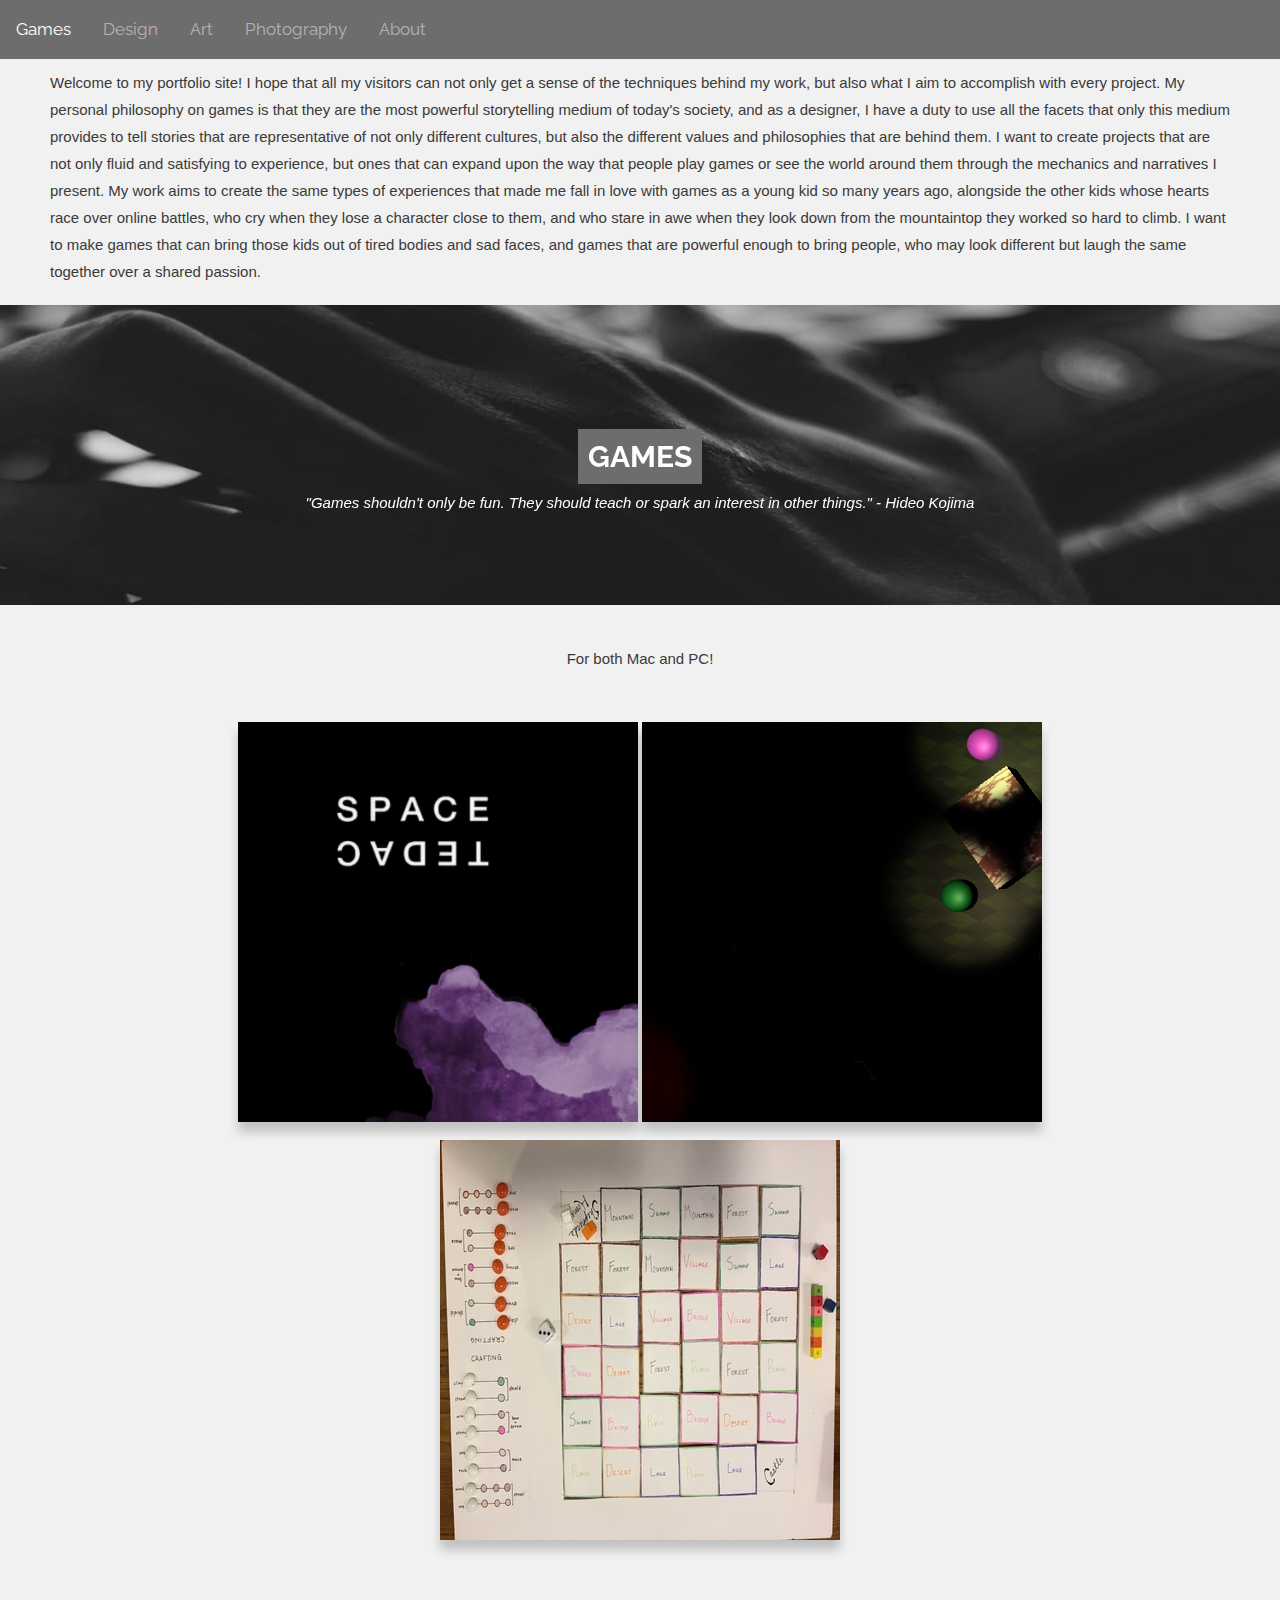
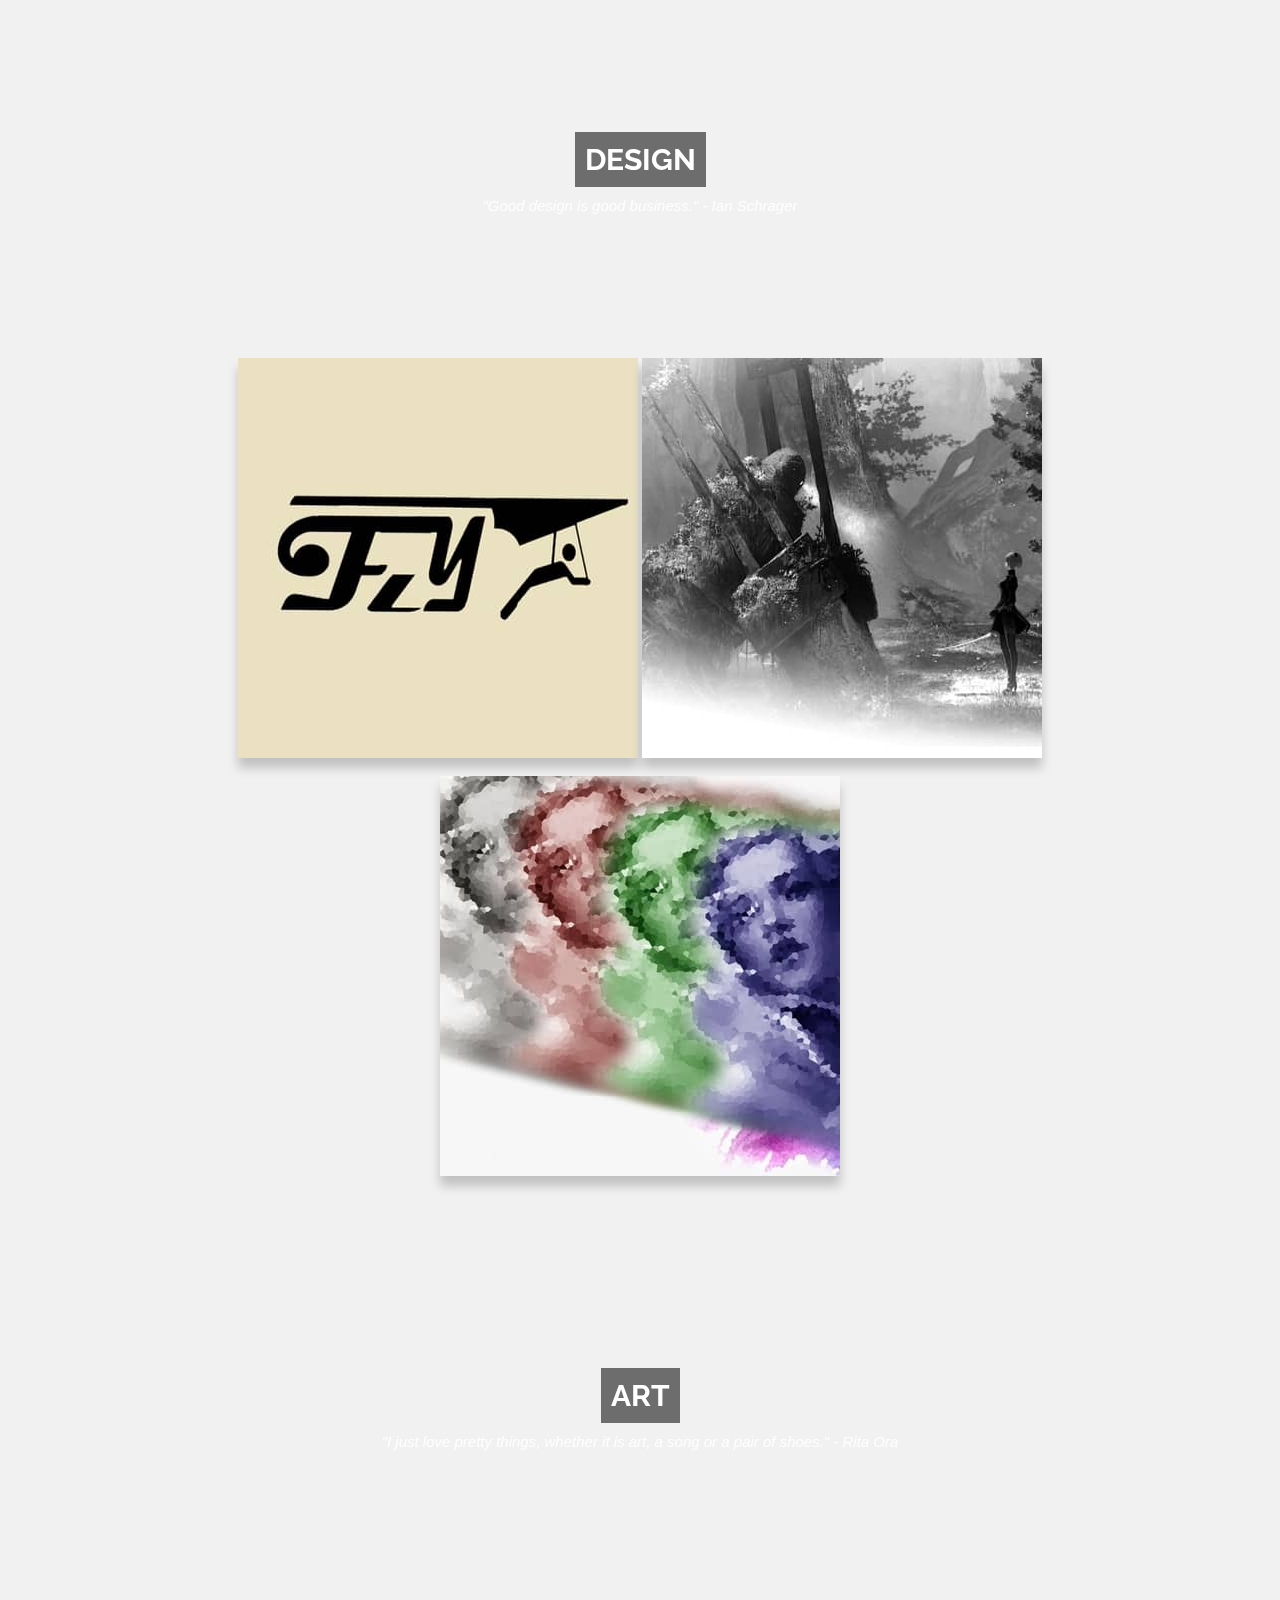
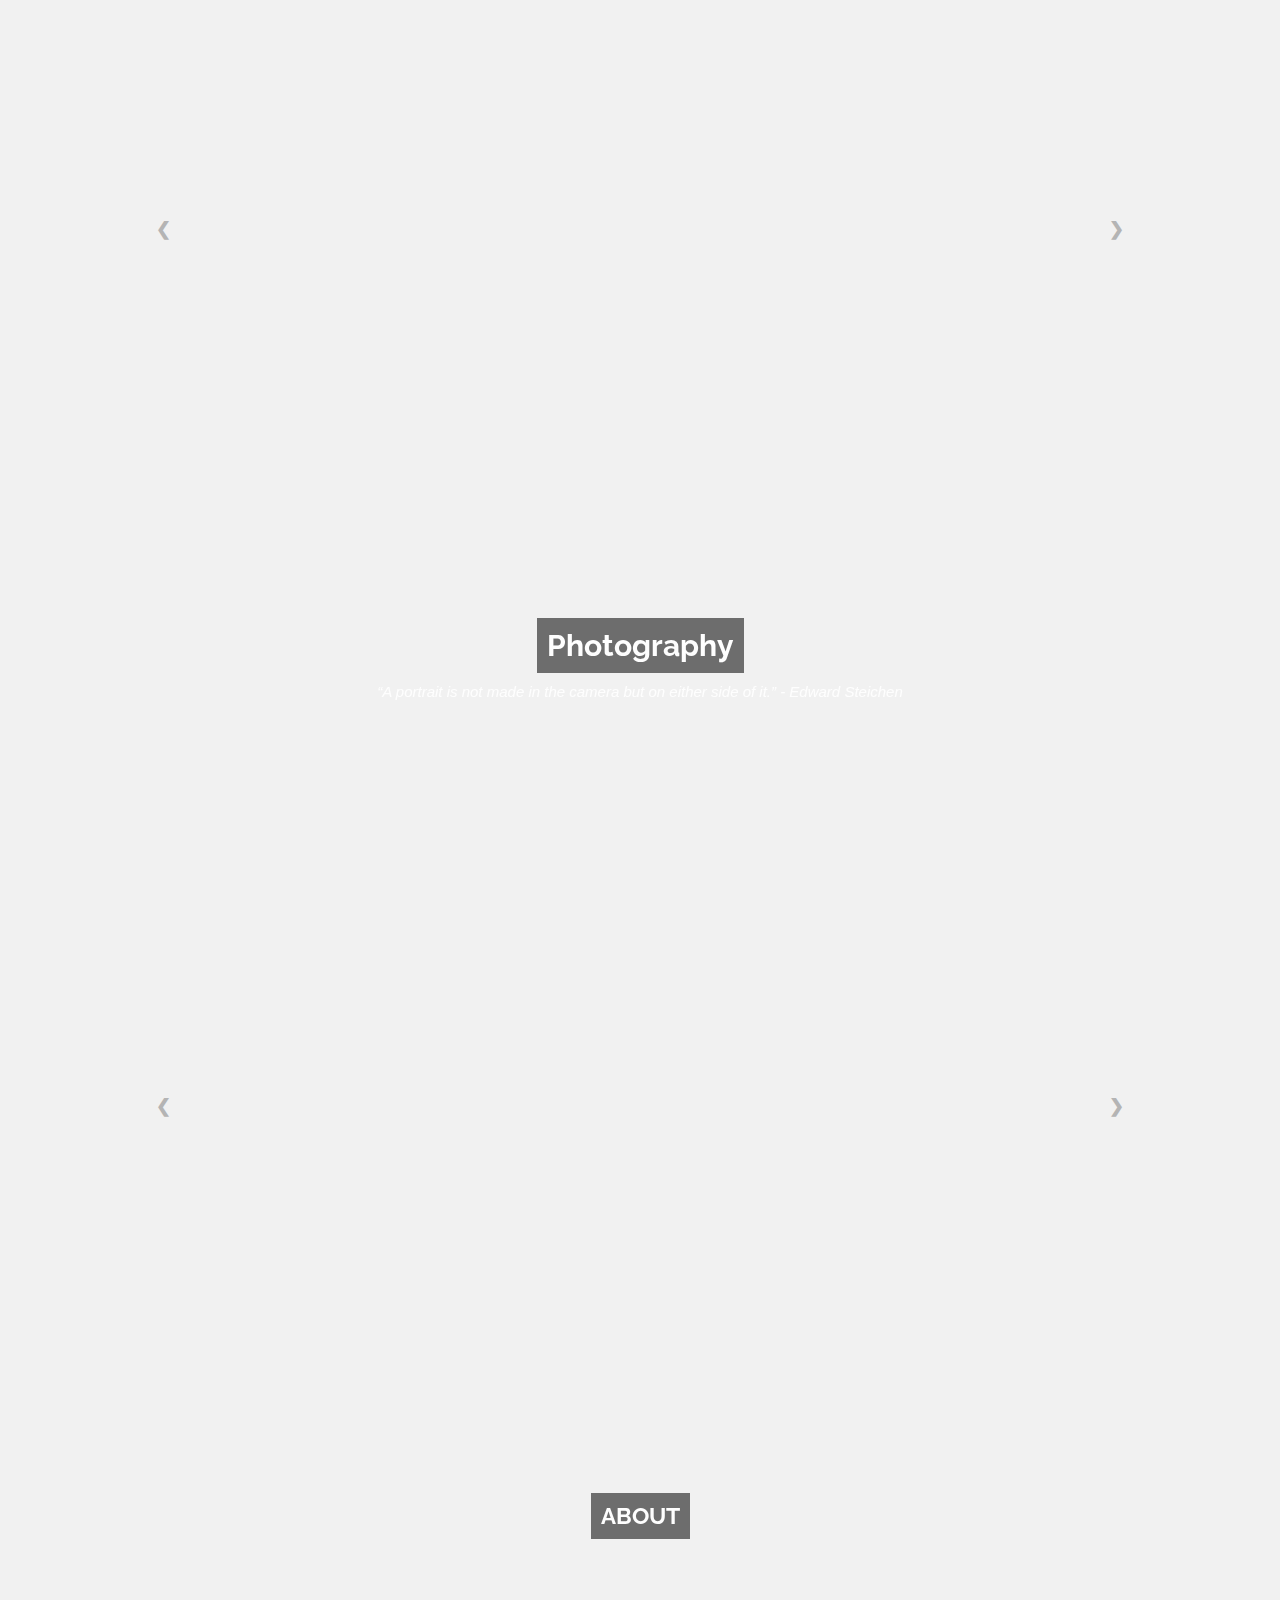
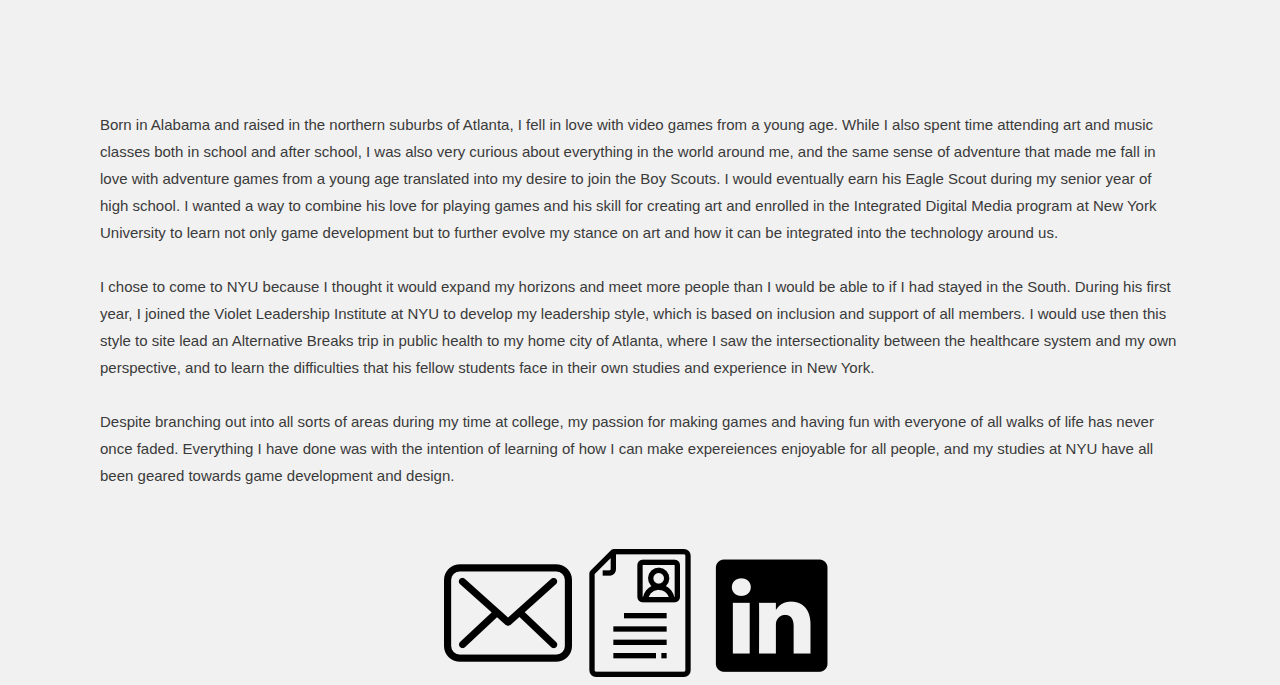
==== commit 12ed771b: "final" ====
--- a/Midterm/danio/index.html
+++ b/Midterm/danio/index.html
@@ -17,162 +17,82 @@
 	<meta name="author" content="Daniel Jiang">
 	<!-- <script src="anime.min.js"></script> -->
 	<title>Daniel Jiang</title>
+
+	<script>
+		function icon() {
+    		var x = document.getElementById("myTopnav");
+   			 if (x.className === "topnav") {
+       			x.className += " responsive";
+    		} else {
+        		x.className = "topnav";
+    		}
+		}
+	</script>
+
+	<script>
+		var slideIndex = [1,1];
+		var slideId = ["mySlides1", "mySlides2"]
+		showSlides(1, 0);
+		showSlides(1, 1);
+
+		function plusSlides(n, no) {
+		  showSlides(slideIndex[no] += n, no);
+		}
+
+		function showSlides(n, no) {
+		  var i;
+		  var x = document.getElementsByClassName(slideId[no]);
+		  if (n > x.length) {slideIndex[no] = 1}    
+		  if (n < 1) {slideIndex[no] = x.length}
+		  for (i = 0; i < x.length; i++) {
+		     x[i].style.display = "none";  
+		  }
+		  x[slideIndex[no]-1].style.display = "block";  
+		}
+	</script>
+
+	<script	src="https://ajax.googleapis.com/ajax/libs/jquery/3.3.1/jquery.min.js"></script>
+	<script>
+		$(document).ready(function(){
+		  // Add smooth scrolling to all links
+		  $("a").on('click', function(event) {
+
+		    // Make sure this.hash has a value before overriding default behavior
+		    if (this.hash !== "") {
+		      	// Prevent default anchor click behavior
+		      	event.preventDefault();
+
+		     	// Store hash
+		      	var hash = this.hash;
+
+		      	// Using jQuery's animate() method to add smooth page scroll
+		      	// The optional number (800) specifies the number of milliseconds it takes to scroll to the specified area
+		      	$('html, body').animate({
+		        	scrollTop: $(hash).offset().top
+		      	}, 1000, function(){
+		   
+		        // Add hash (#) to URL when done scrolling (default click behavior)
+		        window.location.hash = hash;
+		      });
+		    } // End if
+		  });
+		});
+	</script>
 </head>
+
 <body>
-	<header>
-		<nav>
-			<ul>
-				<li><a href="#games">Games</a></li>
-				<li><a href="#design">Design</a></li>
-				<li><a href="#art">Art</a></li>
-				<li><a href="#photo">Photography</a></li>
-				<li><a href="#about">About</a></li>
-			</ul>
-		</nav>
-	</header>
+	<nav>
+		<div class="topnav" id="myTopnav">	
+			<a href="#games">Games</a>
+			<a href="#design">Design</a>
+			<a href="#art">Art</a>
+			<a href="#photo">Photography</a>
+			<a href="#about">About</a>
+			<a href="javascript:void(0);" style="font-size:15px;" class="icon" onclick="icon()">&#9776;</a>		
+		</div>
+	</nav>
 	<br>
 	<br>
-	<div>
-		<canvas id="my_canvas" style="width: 100%; height: 300px border:1px solid #d3d3d3;">
-			Your browser does not support the HTML5 canvas tag.
-		</canvas>
-		<script type="text/javascript">
-			var canvas = document.getElementById("my_canvas");
-			var c = canvas.getContext("2d");
-			var c_width = (window.innerWidth > 0) ? window.innerWidth : screen.width;
-
-			var timer;
-			var count = 0;
-
-			//create the container that will hold the boincing balls.
-			var container = {
-			  x: 0,
-			  y: 0,
-			  width: 300,
-			  height: 200
-			};
-			//create the array of circles that will be animated
-			var circles = [{
-			  x: 50,
-			  y: 100,
-			  r: 10,
-			  vx: 2,
-			  vy: 2,
-			  color: 125
-			}, {
-			  x: 150,
-			  y: 80,
-			  r: 20,
-			  vx: 1,
-			  vy: 2,
-			  color: 205
-			}, {
-			  x: 90,
-			  y: 150,
-			  r: 5,
-			  vx: 3,
-			  vy: 1,
-			  color: 25
-			}, {
-			  x: 100,
-			  y: 50,
-			  r: 15,
-			  vx: 4,
-			  vy: 4,
-			  color: 100
-			}];
-
-			document.addEventListener("mousedown", function(){
-			     timer=setInterval(function(){
-			        document.getElementById("testdiv").innerHTML = count++;
-			        //function scramble(event){
-						mouse_x = event.clientX;
-						mouse_y = event.clientY;
-
-						for (var i = 0; i < circles.length; i++) {
-							if (circles[i].x < mouse_x){
-								circles[i].x += 1;
-							} else if (circles[i].x > mouse_x){
-								circles[i].x -= 1;
-							}
-							else {
-
-							}
-							if (circles[i].y < mouse_y){
-								circles[i].y += 1;
-							} else if (circles[i].y > mouse_y){
-								circles[i].y -= 1;
-							}
-							else {
-
-							}
-						}
-					//}
-			     }, 100); // the above code is executed every 100 ms
-			});
-			// function scramble(event){
-			// 	mouse_x = event.clientX;
-			// 	mouse_y = event.clientY;
-
-			// 	for (var i = 0; i < circles.length; i++) {
-			// 		if (circles[i].x < mouse_x){
-			// 			circles[i].x += 1;
-			// 		} else if (circles[i].x > mouse_x){
-			// 			circles[i].x -= 1;
-			// 		}
-			// 		else {
-
-			// 		}
-			// 		if (circles[i].y < mouse_y){
-			// 			circles[i].y += 1;
-			// 		} else if (circles[i].y > mouse_y){
-			// 			circles[i].y -= 1;
-			// 		}
-			// 		else {
-
-			// 		}
-			// 	}
-			// }
-
-			function animate() {
-				//draw the container
-				c.fillStyle = "#ffffff";
-				c.fillRect(container.x, container.y, container.width, container.height);
-
-				//loop throughj the circles array
-				for (var i = 0; i < circles.length; i++) {
-				    //draw the circles
-				    c.fillStyle = 'hsl(' + circles[i].color++ + ', 100%, 50%)';
-				    c.beginPath();
-				    c.arc(circles[i].x, circles[i].y, circles[i].r, 0, Math.PI * 2, true);
-				    c.fill();
-				    c.stroke();
-
-				    //animation
-				    if (circles[i].x - circles[i].r + circles[i].vx < container.x){ //left bound
-				    	circles[i].vx = -circles[i].vx;
-				    }
-				    if (circles[i].x + circles[i].r + circles[i].vx > container.x + container.width) { //right bound
-				    	circles[i].vx = -circles[i].vx;
-				    }
-
-				    if ((circles[i].y + circles[i].r + circles[i].vy) > (container.y + container.height)){ //bottom bound
-						circles[i].vy = -circles[i].vy;
-				    }
-				    if (circles[i].y - circles[i].r + circles[i].vy < container.y) { //top bound
-				    	circles[i].vy = -circles[i].vy;
-				    }
-				    circles[i].x += circles[i].vx
-				    circles[i].y += circles[i].vy
-				}
-				requestAnimationFrame(animate);
-			}
-			document.addEventListener("mouseup", function(){
-			    if (timer) clearInterval(timer)
-			});
-			requestAnimationFrame(animate);
-		</script>
-	</div>
 	<div>
 		<p style="padding-bottom: 20px; padding-top: 15px">Welcome to my portfolio site! I hope that all my visitors can not only get a sense of the techniques behind my work, but also what I aim to accomplish with every project. My personal philosophy on games is that they are the most powerful storytelling medium of today's society, and as a designer, I have a duty to use all the facets that only this medium provides to tell stories that are representative of not only different cultures, but also the different values and philosophies that are behind them. I want to create projects that are not only fluid and satisfying to experience, but ones that can expand upon the way that people play games or see the world around them through the mechanics and narratives I present. My work aims to create the same types of experiences that made me fall in love with games as a young kid so many years ago, alongside the other kids whose hearts race over online battles, who cry when they lose a character close to them, and who stare in awe when they look down from the mountaintop they worked so hard to climb. I want to make games that can bring those kids out of tired bodies and sad faces, and games that are powerful enough to bring people, who may look different but laugh the same together over a shared passion.</p>
 	</div>
@@ -222,10 +142,7 @@
 	<div class="parallax2" id="design">
 		<div class="caption"><h1><span style="padding:10px;"> DESIGN </span></h1></div>
 		<div class="quote"><p><i>"Good design is good business." - Ian Schrager</i></p></div>
-	</div>
-<!-- 
-	<p style="text-align: center; padding-top: 40px;"> Click on an Image for Full Size!</p> -->
-	
+	</div>	
 	<div style="text-align:center;padding:50px 80px;text-align: center;" style="float:left">
 		<div class="container">
 			<a href="danieljiang-logoorbrand.png">
@@ -261,153 +178,190 @@
 		<div class="caption"><h1><span style="padding:10px;"> ART </span></h1></div>
 		<div class="quote"><p><i>"I just love pretty things, whether it is art, a song or a pair of shoes." - Rita Ora</i></p></div>
 	</div>
-<!-- 
-	<p style="text-align: center; padding-top: 40px;"> Click on an Image for Full Size!</p> -->
 
 	<div style="text-align:center;padding:50px 80px;text-align: center;" style="float:left">
-		<div class="container">
-			<a href="Play Time.JPG">
-			<img src="thumbnails/play_time.jpg" class="image">
-			<div class="overlay">
-				<div class="text">Playtime</div>
-				<div class="container-caption">Color Pencil on Paper, Winner of 2011 Scholastic Art and Writing Awards Silver Key</div>
-			</div>
-			</a>
-		</div>
-		<div class="container">
-			<a href="3D Modeling for Games.jpg">
-			<img src="thumbnails/tanks.jpg" class="image">
-			<div class="overlay">
-				<div class="text">Tanks</div>
-				<div class="container-caption">Maya, SCAD Summer Seminar 2011</div>
-			</div>
-			</a>
-		</div>
-		<div class="container">
-			<a href="Daniel Jiang 1.JPG">
-			<img src="thumbnails/patagonia.jpg" class="image">
-			<div class="overlay">
-				<div class="text">Patagonia</div>
-				<div class="container-caption">Graphite and Color Pencil on Paper</div>
-			</div>
-		</a>
-		</div>
-		<div class="container">
-			<a href="Daniel Jiang 2.JPG">
-			<img src="thumbnails/heat.jpg" class="image">
-			<div class="overlay">
-				<div class="text">Heat</div>
-				<div class="container-caption">Photoshop, SCAD Summer Seminar 2013</div>
-			</div>
-		</a>
-		</div>
-		<div class="container">
-			<a href="Daniel Jiang 3.JPG">
-			<img src="thumbnails/fats.jpg" class="image">
-			<div class="overlay">
-				<div class="text">Fats</div>
-				<div class="container-caption">Clay, SCAD Summer Seminar 2013</div>
-			</div>
-		</a>
-		</div>
-		<div class="container">
-			<a href="DSCN7576.JPG">
-			<img src="thumbnails/dive.jpg" class="image">
-			<div class="overlay">
-				<div class="text">Dive</div>
-				<div class="container-caption">Watercolor on Paper</div>
-			</div>
-		</a>
-		</div>
-		<div class="container">
-			<a href="DSCN7577.JPG">
-			<img src="thumbnails/sun.jpg" class="image">
-			<div class="overlay">
-				<div class="text">End of Days</div>
-				<div class="container-caption">Watercolor and Color Pencil on Paper</div>
-			</div>
-		</a>
-		</div>
-		<div class="container">
-			<a href="IMG_3319.JPG">
-			<img src="thumbnails/peppers.jpg" class="image">
-			<div class="overlay">
-				<div class="text">The Red</div>
-				<div class="container-caption">Graphite and Color Pencil on Paper</div>
-			</div>
-		</a>
-		</div>
-		<div class="container">
-			<a href="IMG_3321.JPG">
-			<img src="thumbnails/food.jpg" class="image">
-			<div class="overlay">
-				<div class="text">Groceries</div>
-				<div class="container-caption">Graphite and Color Pencil on Paper</div>
-			</div>
-		</a>
-		</div>
-		<div class="container">
-			<a href="IMG_3324.JPG">
-			<img src="thumbnails/watercolor.jpg" class="image">
-			<div class="overlay">
-				<div class="text">Pathway</div>
-				<div class="container-caption">Watercolor on Paper</div>
-			</div>
-		</a>
-		</div>
-		<div class="container">
-			<a href="IMG_3329.JPG">
-			<img src="thumbnails/interior.jpg" class="image">
-			<div class="overlay">
-				<div class="text">Building Interior</div>
-				<div class="container-caption">Ink and Color Pencil on Paper</div>
-			</div>
-		</a>
-		</div>
-	</div>
-
+		<div class="slideshow-container">
+			<div class="mySlides1">
+				<div class="container">
+					<a href="Play Time.JPG">
+						<img src="thumbnails/play_time.jpg" class="image" style="">
+						<div class="overlay">
+							<div class="text">Playtime</div>
+							<div class="container-caption">Color Pencil on Paper, Winner of 2011 Scholastic Art and Writing Awards Silver Key</div>
+						</div>
+					</a>
+				</div>
+			</div>
+			<div class="mySlides1">
+			 	<div class="container">
+			 		<a href="3D Modeling for Games.jpg">
+			 			<img src="thumbnails/tanks.jpg" class="image" style="">
+			 			<div class="overlay">
+			 				<div class="text">Tanks</div>
+			 				<div class="container-caption">Maya, SCAD Summer Seminar 2011</div>
+			 			</div>
+			 		</a>
+			 	</div>
+			</div>
+
+			<div class="mySlides1">
+			  	<div class="container">
+			  		<a href="Daniel Jiang 1.JPG">
+			  			<img src="thumbnails/patagonia.jpg" class="image" style="">
+			  			<div class="overlay">
+			  				<div class="text">Patagonia</div>
+			  				<div class="container-caption">Graphite and Color Pencil on Paper</div>
+			  			</div>
+			  		</a>
+			  	</div>
+			</div>
+			<div class="mySlides1">
+				<div class="container">
+					<a href="Daniel Jiang 2.JPG">
+						<img src="thumbnails/heat.jpg" class="image" style="">
+						<div class="overlay">
+							<div class="text">Heat</div>
+							<div class="container-caption">Photoshop, SCAD Summer Seminar 2013</div>
+						</div>
+					</a>
+				</div>
+			</div>
+			<div class="mySlides1">
+				<div class="container">
+					<a href="Daniel Jiang 3.JPG">
+						<img src="thumbnails/fats.jpg" class="image" style="">
+						<div class="overlay">
+							<div class="text">Fats</div>
+							<div class="container-caption">Clay, SCAD Summer Seminar 2013</div>
+						</div>
+					</a>
+				</div>
+			</div>
+			<div class="mySlides1">
+				<div class="container">
+					<a href="DSCN7576.JPG">
+						<img src="thumbnails/dive.jpg" class="image" style="">
+						<div class="overlay">
+							<div class="text">Dive</div>
+							<div class="container-caption">Watercolor on Paper</div>
+						</div>
+					</a>
+				</div>
+			</div>
+			<div class="mySlides1">
+				<div class="container">
+					<a href="DSCN7577.JPG">
+						<img src="thumbnails/sun.jpg" class="image" style="">
+						<div class="overlay">
+							<div class="text">End of Days</div>
+							<div class="container-caption">Watercolor and Color Pencil on Paper</div>
+						</div>
+					</a>
+				</div>
+			</div>
+
+			<div class="mySlides1">
+				<div class="container">
+					<a href="IMG_3319.JPG">
+						<img src="thumbnails/peppers.jpg" class="image" style="">
+						<div class="overlay">
+							<div class="text">The Red</div>
+							<div class="container-caption">Graphite and Color Pencil on Paper</div>
+						</div>
+					</a>
+				</div>
+			</div>
+
+			<div class="mySlides1">
+				<div class="container">
+					<a href="IMG_3321.JPG">
+						<img src="thumbnails/food.jpg" class="image" style="">
+						<div class="overlay">
+							<div class="text">Groceries</div>
+							<div class="container-caption">Graphite and Color Pencil on Paper</div>
+						</div>
+					</a>
+				</div>
+			</div>
+
+			<div class="mySlides1">
+				<div class="container">
+					<a href="IMG_3324.JPG">
+						<img src="thumbnails/watercolor.jpg" class="image" style="">
+						<div class="overlay">
+							<div class="text">Pathway</div>
+							<div class="container-caption">Watercolor on Paper</div>
+						</div>
+					</a>
+				</div>
+			</div>
+
+			<div class="mySlides1">
+				<div class="container">
+					<a href="IMG_3329.JPG">
+						<img src="thumbnails/interior.jpg" class="image" style="">
+						<div class="overlay">
+							<div class="text">Building Interior</div>
+							<div class="container-caption">Ink and Color Pencil on Paper</div>
+						</div>
+					</a>
+				</div>
+			</div>
+
+			<a class="prev unselectable" onclick="plusSlides(-1, 0)" unselectable="on">&#10094;</a>
+			<a class="next unselectable" onclick="plusSlides(1, 0)" unselectable="on">&#10095;</a>
+
+		</div>
+	</div>
+		
 	<div class="parallax5" id="photo">
 		<div class="caption"><h1><span style="padding:10px;"> Photography </span></h1></div>
 		<div class="quote"><p><i>“A portrait is not made in the camera but on either side of it.” - Edward Steichen</i></p></div>
 	</div>
-<!-- 
-	<p style="text-align: center; padding-top: 40px;"> Click on an Image for Full Size and Original Resolution!</p> -->
-
+	<br style="padding: 0px;">
 	<div style="text-align:center;padding:50px 80px;text-align: center;" style="float:left">
-		<div class="container">
-			<a href="_MG_1020.JPG">
-				<img src="thumbnails/icecream.jpg" class="image">
-			</a>
-		</div>
-		<div class="container">
-			<a href="_MG_1021.JPG">
-				<img src="thumbnails/car.jpg" class="image">
-			</a>
-		</div>
-		<div class="container">
-			<a href="Hopeless.png">
-				<img src="thumbnails/hopeless.jpg" class="image">
-			</a>
-		</div>
-		<div class="container">
-			<a href="halal1.jpg">
-				<img src="thumbnails/halal1.jpg" class="image">
-			</a>
-		</div>
-		<div class="container">
-			<a href="IMG_0201.jpg">
-				<img src="thumbnails/waffles.jpg" class="image">
-			</a>
-		</div>
-		<div class="container">
-			<a href="Nicole's Gift.png">
-				<img src="thumbnails/nicole_s_gift.jpg" class="image">
-			</a>
-		</div>
-		<div class="container">
-			<a href="parttime.jpg">
-				<img src="thumbnails/parttime.jpg" class="image">
-			</a>
+		<div class="slideshow-container">
+			<div class="mySlides2">
+			  	<a href="_MG_1020.JPG" target="_blank" style="box-shadow: 0 10px 10px 0 rgba(0,0,0,0.2);">
+			  		<img src="thumbnails/icecream.jpg" style="">
+				</a>
+			</div>
+
+			<div class="mySlides2">
+			 	<a href="_MG_1021.JPG" target="_blank" style="box-shadow: 0 10px 10px 0 rgba(0,0,0,0.2);">
+			 		<img src="thumbnails/car.jpg" style="">
+				</a>
+			</div>
+
+			<div class="mySlides2">
+			  	<a href="Hopeless.png" target="_blank" style="box-shadow: 0 10px 10px 0 rgba(0,0,0,0.2);">
+			  		<img src="thumbnails/hopeless.jpg" style="">
+			  	</a>
+			</div>
+			<div class="mySlides2">
+				<a href="halal1.jpg" target="_blank" style="box-shadow: 0 10px 10px 0 rgba(0,0,0,0.2);">
+					<img src="thumbnails/halal1.jpg" style="">
+				</a>
+			</div>
+			<div class="mySlides2">
+				<a href="IMG_0201.jpg" target="_blank" style="box-shadow: 0 10px 10px 0 rgba(0,0,0,0.2);">
+					<img src="thumbnails/waffles.jpg" style="">
+				</a>
+			</div>
+			<div class="mySlides2">
+				<a href="Nicole's Gift.png" target="_blank" style="box-shadow: 0 10px 10px 0 rgba(0,0,0,0.2);">
+					<img src="thumbnails/nicole_s_gift.jpg" style="">
+				</a>
+			</div>
+			<div class="mySlides2">
+				<a href="parttime.jpg" target="_blank" style="box-shadow: 0 10px 10px 0 rgba(0,0,0,0.2);">
+					<img src="thumbnails/parttime.jpg" style="">
+				</a>
+			</div>
+
+			<a class="prev unselectable" onclick="plusSlides(-1, 1)" unselectable="on">&#10094;</a>
+			<a class="next unselectable" onclick="plusSlides(1, 1)" unselectable="on">&#10095;</a>
+
 		</div>
 	</div>
 
@@ -433,14 +387,14 @@
 			Despite branching out into all sorts of areas during my time at college, my passion for making games and having fun with everyone of all walks of life has never once faded. Everything I have done was with the intention of learning of how I can make expereiences enjoyable for all people, and my studies at NYU have all been geared towards game development and design.</p>
 	</div>
 
-	<div style="display: block; margin-left: auto; margin-right: auto; width: 50%;">
+	<div style="display: inline-block; text-align: center; width: 100%;">
 		<a href="mailto:djj286@nyu.edu" target="_blank">
-			<img src="mail.png" style="position: relative; padding: 0px 10px 0px 10px; float: left; display: inline;">
+			<img src="mail.png">
 		</a>
 		<a href="Daniel_Jiang_Resume.pdf" target="_blank">
-			<img src="resume.png" style="position: relative; padding: 0px 10px 0px 10px; float: left; display: inline;">
-		</a>
-		<a href="https://www.linkedin.com/in/daniel-jiang-a4165b12a/" target="_blank" style="position: relative; padding: 0px 10px 0px 10px; display: inline;">
+			<img src="resume.png">
+		</a>
+		<a href="https://www.linkedin.com/in/daniel-jiang-a4165b12a/" target="_blank">
 			<img src="linkedin.png">
 		</a>
 	</div>
--- a/Midterm/danio/main.css
+++ b/Midterm/danio/main.css
@@ -7,6 +7,7 @@
 	margin: 0 auto;
   padding-left: 50px;
   padding-right: 50px;
+  text-decoration: none;
 }
 body, html{
 	/*font-family: 'Scada', sans-serif;*/
@@ -19,6 +20,10 @@
 }
 span{
   background-color: #6d6d6d
+}
+
+a{
+  text-decoration: none;
 }
 
 a:link {
@@ -98,14 +103,16 @@
   text-align: center;
   opacity: 1;
 }
-
-
+.container-caption a{
+  text-decoration: none;
+}
 
 /*parallax scrolling*/
 .parallax1, .parallax2, .parallax3, .parallax4, .parallax5{
-  -webkit-filter: grayscale(100%); /* Safari 6.0 - 9.0 */
+  -webkit-filter: grayscale(100%);
   filter: grayscale(100%);
   margin: 0 auto;
+  padding: 0;
   background-attachment: fixed;
   background-position: center;
   background-repeat: no-repeat;
@@ -122,105 +129,165 @@
 	background-image: url(img_parallax3.jpg);
 }
 .parallax4{
-  /*background-repeat: no-repeat;  */
-  /*object-fit: cover;
-  background-size: 100%;
-  max-width: 100%;
-  width: 100%;*/
   background-image: url(img_parallax4.jpg);
 }
 .parallax5{
-  /*background-repeat: no-repeat;
-  background-size: 100%;*/
   background-image: url(img_parallax5.jpg);
 }
 .caption {
   position: relative;
-  /*font-family: 40px 'Playfair Display SC', serif;*/
+  left: 0;
+  top: 40%;
+  /*width: 100%;*/
+  text-align: center;
+  color: #fffeff;
+  padding:5px;
+}
+.quote{
+  position: relative;
   left: 0;
   top: 40%;
   width: 100%;
   text-align: center;
   color: #fffeff;
-  padding:5px;
-  /*letter-spacing: 10px;*/
-}
-.quote{
-  position: relative;
-  left: 0;
-  top: 40%;
+}
+
+/*Nav bar*/
+nav{
+  position: fixed;
   width: 100%;
-  text-align: center;
-  color: #fffeff;
-
-}
-/*.caption span.border {
+  z-index: 10;
+}
+
+.topnav {
+  overflow: hidden;
   background-color: #6d6d6d;
-  color: #fffeff;
-  padding: 18px;
-  font-size: 25px;
-  letter-spacing: 10px;
-}*/
-@media only screen and (max-device-width: 1024px) {
-    .bgimg-1, .bgimg-2, .bgimg-3 {
-        background-attachment: scroll;
-    }
-}
-
-
-
-/*navigation bar*/
-header {
   width: 100%;
-  padding: 0 10%;
-  height: 50px;
+  padding: 0px;
+  /*height: 50px;*/
   position: fixed;
   margin-bottom: 10px;
   margin-top: 0px;
-  z-index: 10;
+  /*z-index: 10;*/
   background-color: #6d6d6d;
 }
-nav {
-  /*float: right;*/
-  display: inline-block;
-}
-nav ul {
-  list-style-type: none;
-  text-align-center;
-  padding: 0 10px 0 0 ;
-  margin: 0;
-  line-height: 20px;
-  background-color: #6d6d6d;
-}
-nav li {
-  /*float: right;*/
+
+.topnav a {
   font-family: 'Raleway', sans-serif;
-  font-size: 18px;
-  height: 50px;
-  line-height: 50px;
-  width: 100px;
-  /*width: 30%;*/
-  display: inline-block;
-}
-nav a {
-  text-decoration: none;
+  float: left;
+  display: block;
   color: #b4b4b4;
-  display: block;
-  text-align: center;
+  text-align: center;
+  padding: 14px 16px;
+  text-decoration: none;
+  font-size: 17px;
   transition: all .65s;
 }
-nav a:hover {
+
+.topnav a:hover {
   background-color: #6d6d6d;
   color: #fff;
 }
 
-@media screen and (max-width: 500px) {
-  nav a {
+.active {
+  background-color: #4CAF50;
+  color: white;
+}
+
+.topnav .icon {
+  display: none;
+}
+
+@media screen and (max-width: 768px) {
+  .topnav a {
+    display: none;
+    transition: all .65s;
+  }
+  .topnav a.icon {
+    float: right;
+    display: block;
+    transition: all .65s;
+  }
+  .topnav.responsive {
+    position: relative;
+    transition: all .65s;
+  }
+  .topnav.responsive .icon {
+    transition: all .65s;
+    position: absolute;
+    right: 0;
+    top: 0;
+  }
+  .topnav.responsive a {
+    transition: all .65s;
     float: none;
     display: block;
     text-align: left;
   }
-  .header-right {
-    float: none;
-  }
-}
+}
+
+
+/*slideshow*/
+img{
+  margin: 0 auto;
+  padding: 0;
+}
+
+* {box-sizing: border-box}
+.mySlides1, .mySlides2 {display: none}
+
+/* Slideshow container */
+.slideshow-container {
+  max-width: 1000px;
+  position: relative;
+  margin: auto;
+  height: 450px;
+}
+
+/* Next & previous buttons */
+.prev, .next {
+  cursor: pointer;
+  position: absolute;
+  top: 50%;
+  width: auto;
+  padding: 16px;
+  margin-top: -22px;
+  color: #b4b4b4;
+  font-weight: bold;
+  font-size: 18px;
+  transition: 0.6s ease;
+  user-select: none;
+  text-decoration: none;
+}
+
+/* Position the "next button" to the right */
+.next {
+  right: 0;
+  border-radius: 150px;
+  text-decoration: none;
+}
+
+.prev {
+  left: 0;
+  border-radius: 150px;
+  text-decoration: none;
+}
+
+.prev:hover, .next:hover {
+  background-color: #b4b4b4;
+  color: white;
+  text-decoration: none;
+}
+
+*.unselectable {
+   -moz-user-select: -moz-none;
+   -khtml-user-select: none;
+   -webkit-user-select: none;
+
+   /*
+     Introduced in IE 10.
+     See http://ie.microsoft.com/testdrive/HTML5/msUserSelect/
+   */
+   -ms-user-select: none;
+   user-select: none;
+}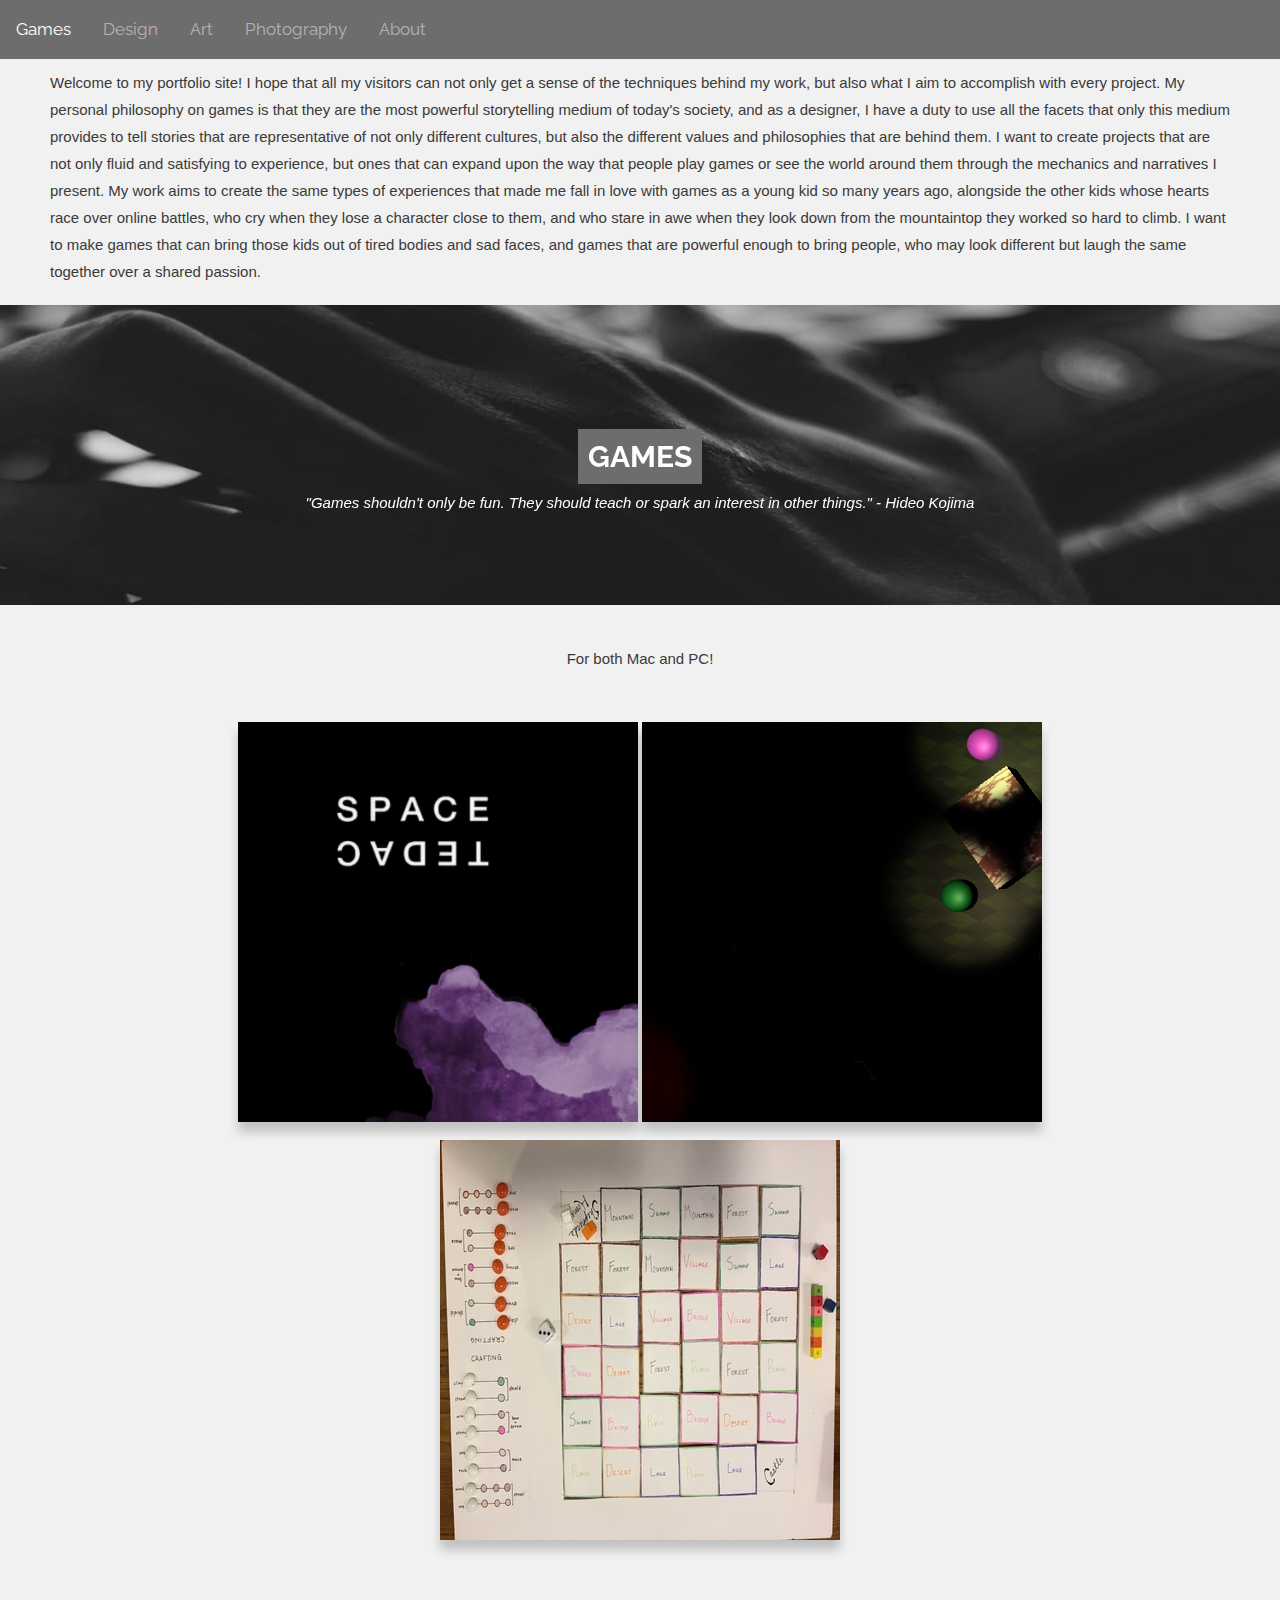
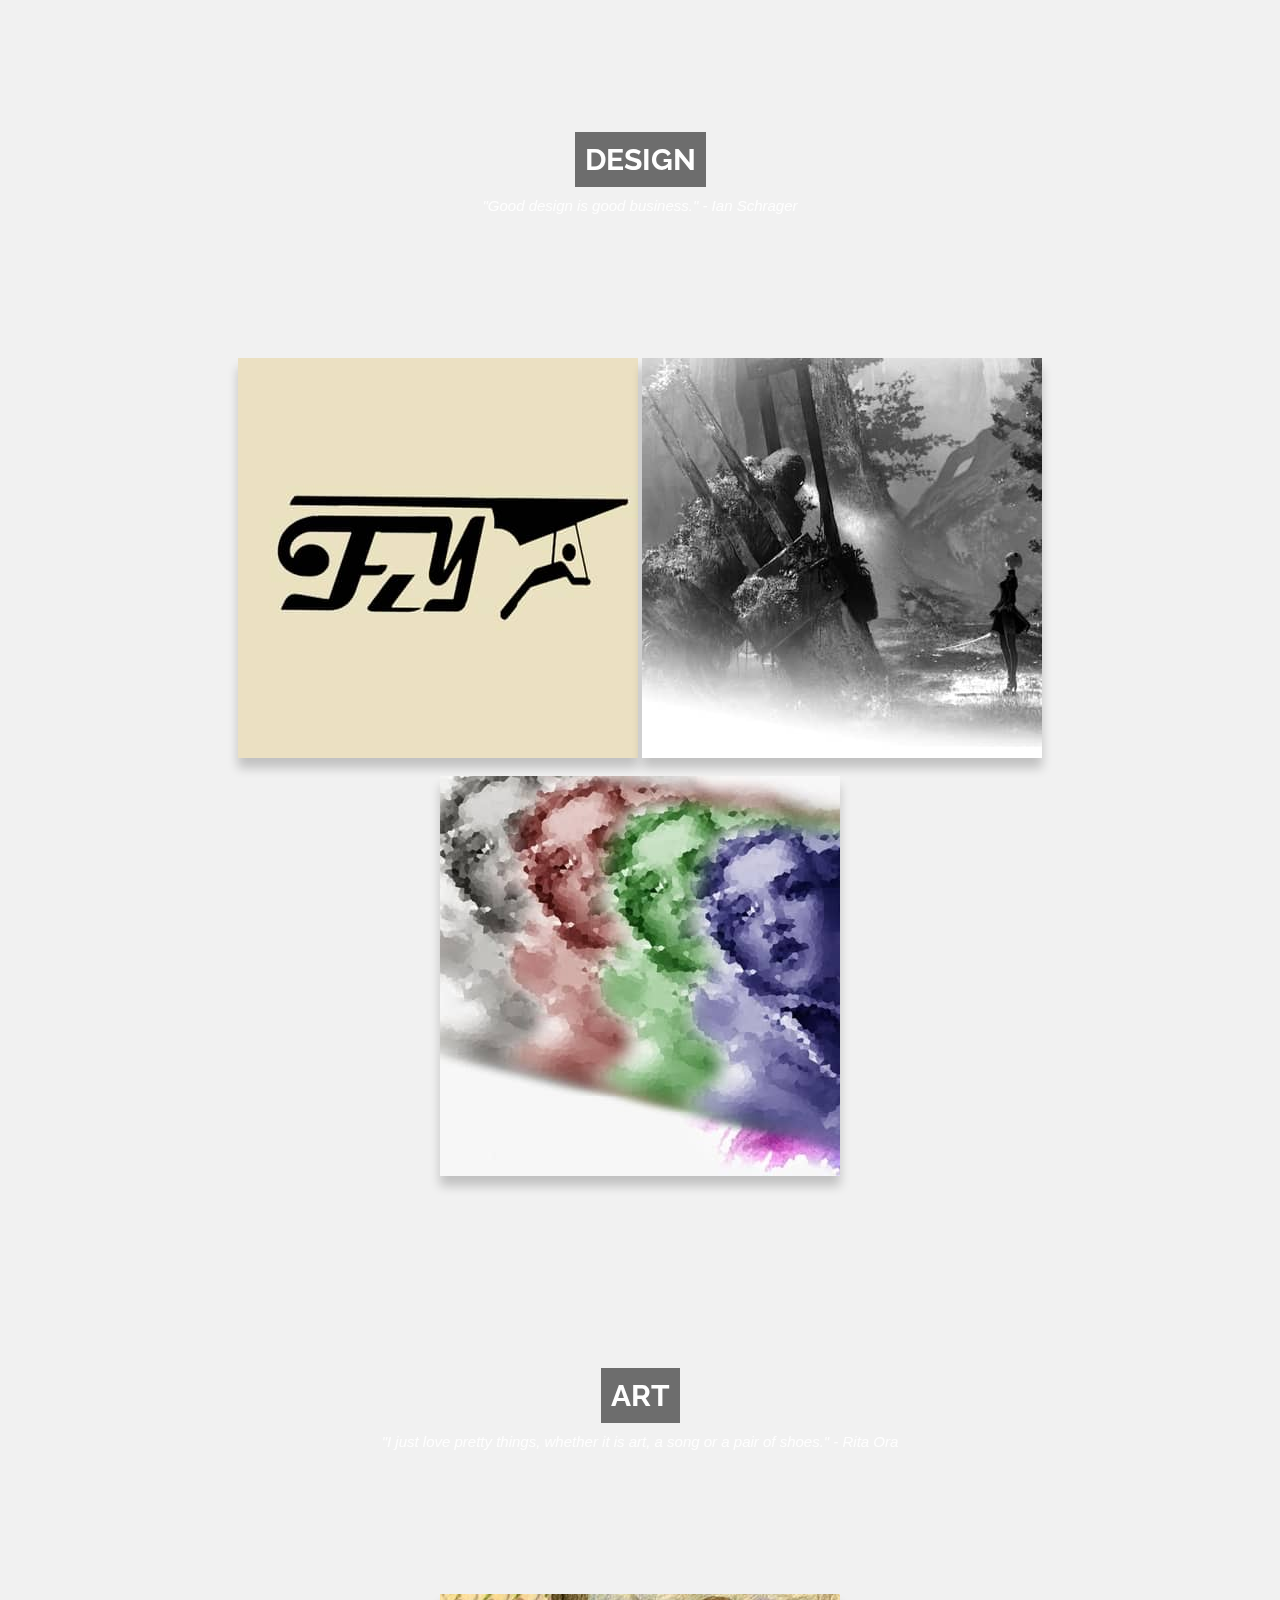
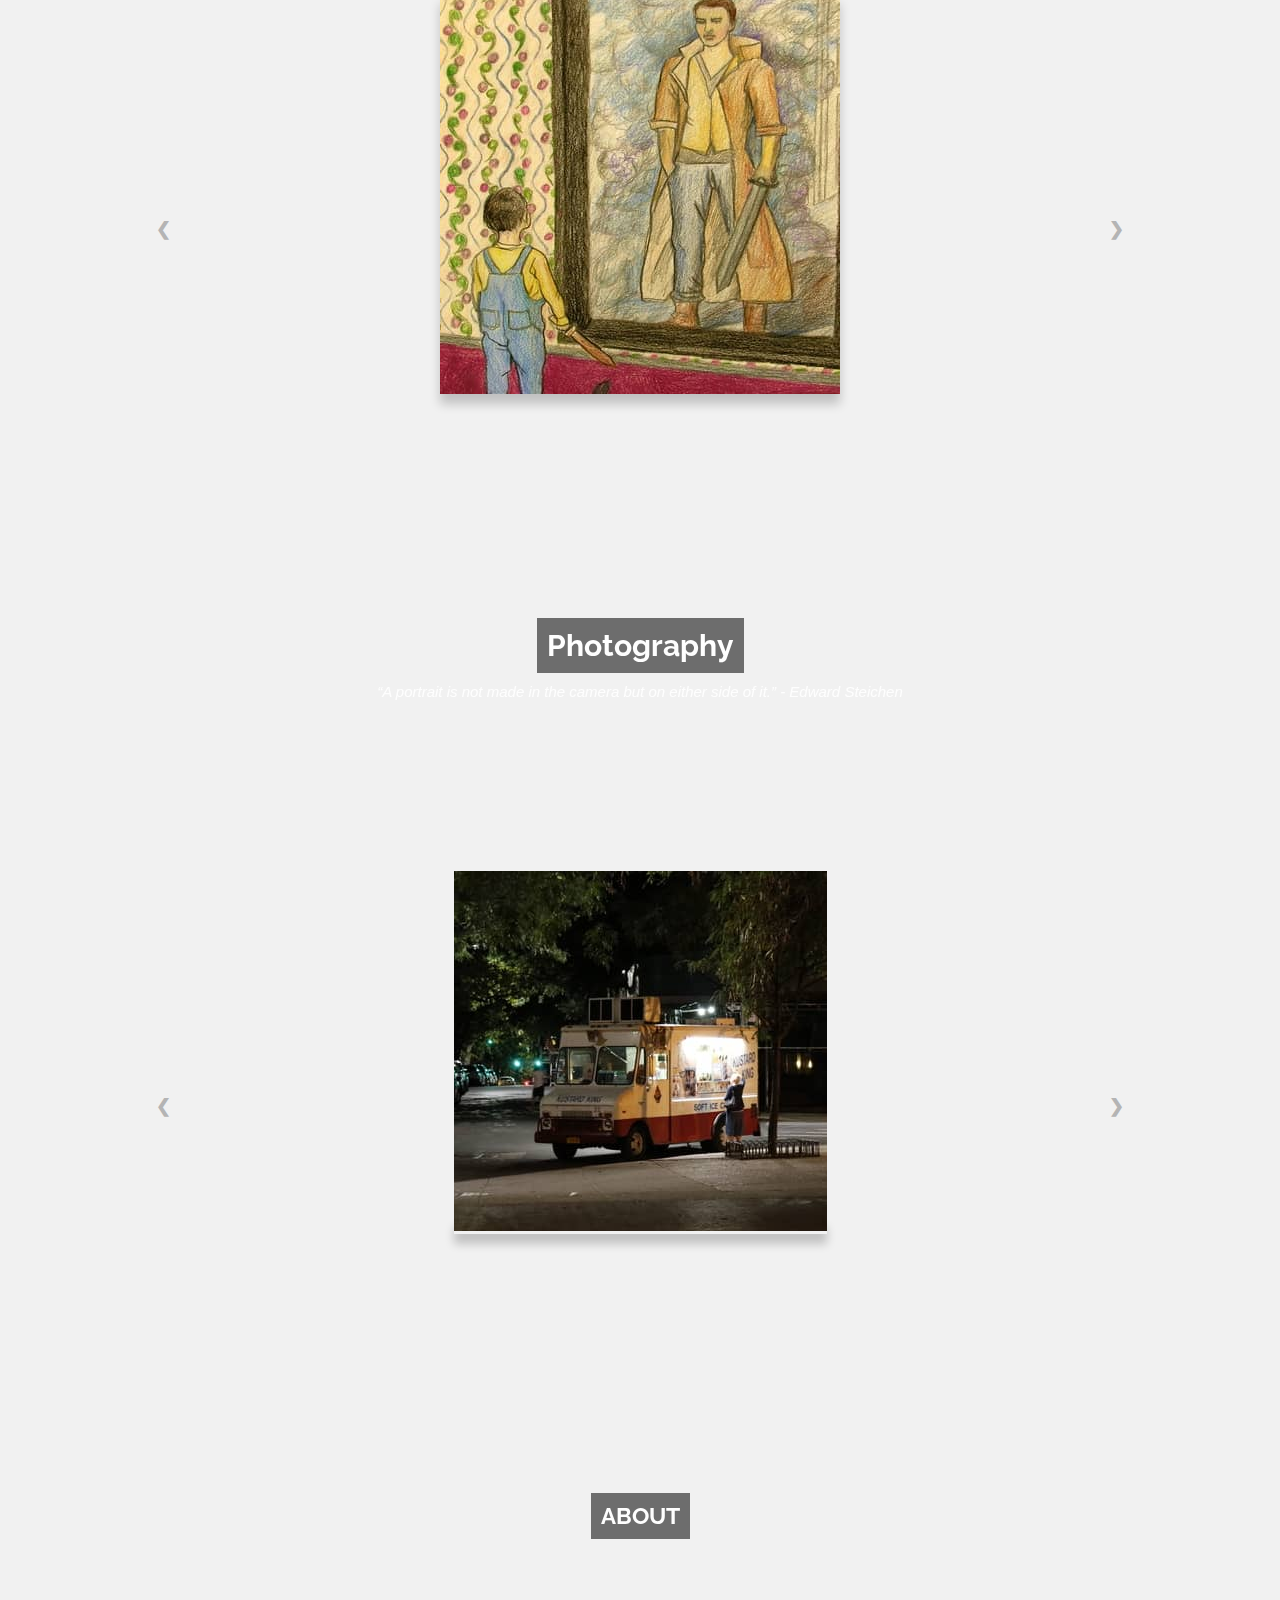
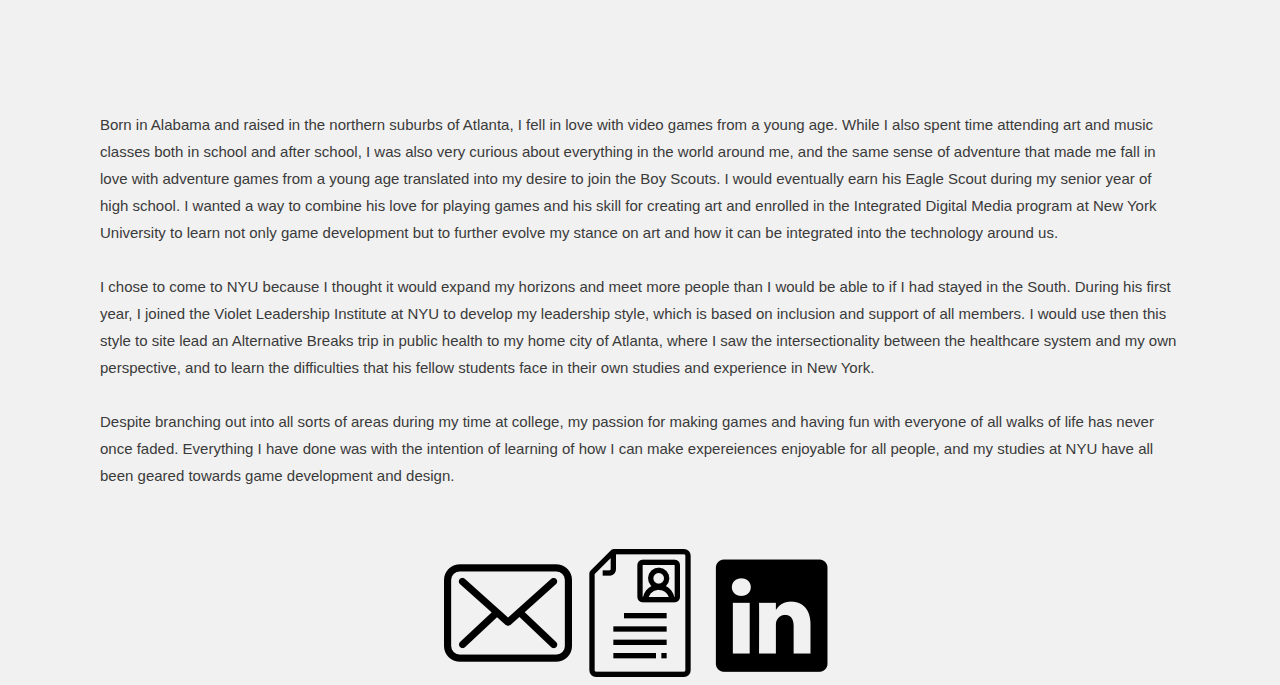
==== commit 316141cc: "moved script" ====
--- a/Midterm/danio/index.html
+++ b/Midterm/danio/index.html
@@ -29,27 +29,7 @@
 		}
 	</script>
 
-	<script>
-		var slideIndex = [1,1];
-		var slideId = ["mySlides1", "mySlides2"]
-		showSlides(1, 0);
-		showSlides(1, 1);
-
-		function plusSlides(n, no) {
-		  showSlides(slideIndex[no] += n, no);
-		}
-
-		function showSlides(n, no) {
-		  var i;
-		  var x = document.getElementsByClassName(slideId[no]);
-		  if (n > x.length) {slideIndex[no] = 1}    
-		  if (n < 1) {slideIndex[no] = x.length}
-		  for (i = 0; i < x.length; i++) {
-		     x[i].style.display = "none";  
-		  }
-		  x[slideIndex[no]-1].style.display = "block";  
-		}
-	</script>
+	
 
 	<script	src="https://ajax.googleapis.com/ajax/libs/jquery/3.3.1/jquery.min.js"></script>
 	<script>
@@ -398,5 +378,28 @@
 			<img src="linkedin.png">
 		</a>
 	</div>
+
+	<script>
+		var slideIndex = [1,1];
+		var slideId = ["mySlides1", "mySlides2"]
+		showSlides(1, 0);
+		showSlides(1, 1);
+
+		function plusSlides(n, no) {
+		  showSlides(slideIndex[no] += n, no);
+		}
+
+		function showSlides(n, no) {
+		  var i;
+		  var x = document.getElementsByClassName(slideId[no]);
+		  if (n > x.length) {slideIndex[no] = 1}    
+		  if (n < 1) {slideIndex[no] = x.length}
+		  for (i = 0; i < x.length; i++) {
+		     x[i].style.display = "none";  
+		  }
+		  x[slideIndex[no]-1].style.display = "block";  
+		}
+	</script>
+	
 </body>
 </html>--- a/Midterm/danio/main.css
+++ b/Midterm/danio/main.css
@@ -35,7 +35,7 @@
 }
 
 a:hover {
-    text-decoration: underline;
+    text-decoration: none;
 }
 
 a:active {
